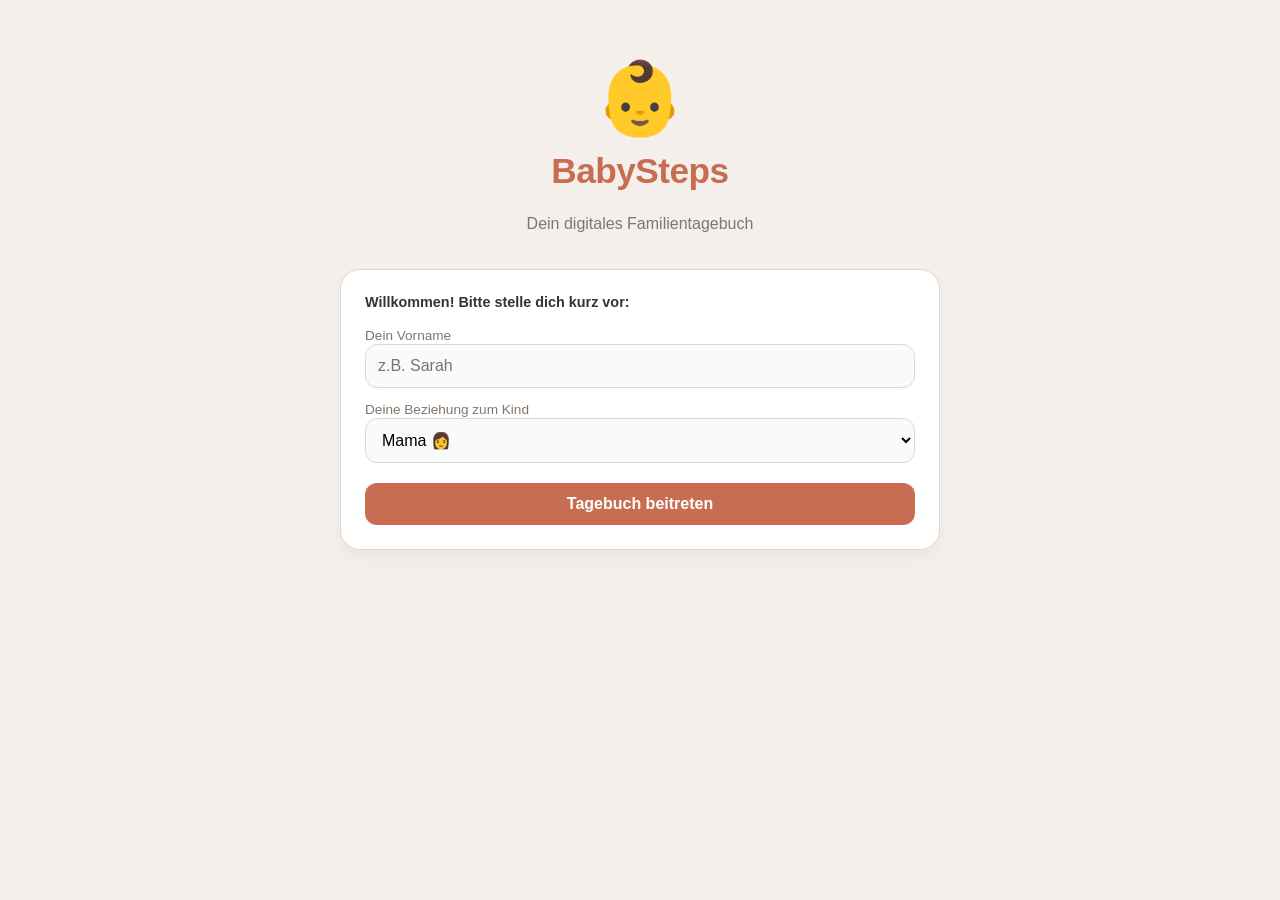
==== index.html @ d561b9fb "Add files via upload" ====
<!DOCTYPE html>
<html lang="de">
<head>
    <meta charset="UTF-8">
    <meta name="viewport" content="width=device-width, initial-scale=1.0">
    <title>BabySteps</title>
    <style>
        :root {
            --primary: #C86D51;
            --primary-light: #F4E8E1;
            --text-main: #3A322C;
            --text-muted: #82756A;
            --bg-body: #F4EFEA;
            --card-bg: #FFFFFF;
            --border-color: #E2D7CB;
            --accent-gold: #D4A373;
        }

        body {
            font-family: -apple-system, BlinkMacSystemFont, "Segoe UI", Roboto, Helvetica, Arial, sans-serif;
            background-color: var(--bg-body);
            color: var(--text-main);
            margin: 0;
            padding: 0;
            padding-bottom: 80px;
        }

        .screen { display: none; padding: 16px; max-width: 600px; margin: 0 auto; }
        .screen.active { display: block; }
        h2 { font-size: 1.4rem; margin-bottom: 16px; }

        .card {
            background: var(--card-bg); border-radius: 20px; padding: 16px; margin-bottom: 16px;
            box-shadow: 0 8px 16px rgba(0, 0, 0, 0.04); border: 1px solid var(--border-color);
        }

        .btn {
            background-color: var(--primary); color: white; border: none; padding: 12px 20px;
            border-radius: 12px; font-weight: 600; cursor: pointer; width: 100%; text-align: center; font-size: 1rem;
        }
        .btn-secondary { background-color: #f1f5f9; color: var(--text-main); }

        .input-field {
            width: 100%; padding: 12px; border: 1px solid var(--border-color); border-radius: 12px;
            box-sizing: border-box; margin-bottom: 12px; font-size: 1rem; background: #fff;
        }
        input[type="date"].input-field, input[type="datetime-local"].input-field { max-width: 100%; display: block; }

        .bottom-nav {
            position: fixed; bottom: 0; left: 0; right: 0; background: rgba(255, 255, 255, 0.95);
            backdrop-filter: blur(10px); border-top: 1px solid var(--border-color); display: flex;
            justify-content: flex-start; padding: 8px 0 20px 0; z-index: 1000; overflow-x: auto; white-space: nowrap;
        }
        .bottom-nav::-webkit-scrollbar { display: none; }
        .bottom-nav.hidden { display: none !important; }

        .nav-item {
            background: none; border: none; color: var(--text-muted); font-size: 0.55rem;
            display: flex; flex-direction: column; align-items: center; cursor: pointer; flex: 0 0 auto; min-width: 60px;
        }
        .nav-item span { font-size: 1.1rem; margin-bottom: 4px; }
        .nav-item.active { color: var(--primary); font-weight: bold; }

        .calendar-header-days { display: grid; grid-template-columns: repeat(7, 1fr); gap: 6px; text-align: center; font-weight: bold; font-size: 0.8rem; color: var(--text-muted); margin-bottom: 6px; }
        .calendar-grid { display: grid; grid-template-columns: repeat(7, 1fr); gap: 6px; }
        .calendar-day { aspect-ratio: 1; background: #f1f5f9; border-radius: 8px; display: flex; align-items: center; justify-content: center; font-weight: 600; font-size: 0.9rem; cursor: pointer; position: relative; }
        .calendar-day.has-post { background: var(--primary-light); color: var(--primary); border: 1px solid var(--primary); }
        .calendar-day.today { border: 2px solid var(--primary); font-weight: 800; background-color: #f0fdf4; }

        .modal { display: none; position: fixed; top: 0; left: 0; right: 0; bottom: 0; background: rgba(0,0,0,0.5); backdrop-filter: blur(4px); z-index: 2000; align-items: center; justify-content: center; padding: 16px; }
        .modal-content { background: #fff; border-radius: 20px; padding: 24px; width: 100%; max-width: 500px; max-height: 90vh; overflow-y: auto; box-sizing: border-box; }

        .subpage { display: none; } .subpage.active { display: block; }
        .back-btn { background: none; border: none; color: var(--primary); font-size: 1rem; cursor: pointer; margin-bottom: 16px; font-weight: 600; padding: 0; display: inline-flex; align-items: center; gap: 4px; }
        .menu-list { list-style: none; padding: 0; margin: 0; }
        .menu-item { display: flex; justify-content: space-between; align-items: center; padding: 16px 0; border-bottom: 1px solid var(--border-color); cursor: pointer; }
        .menu-item:last-child { border-bottom: none; }
        .menu-item-left { display: flex; align-items: center; gap: 12px; }
        .menu-icon { font-size: 1.2rem; width: 24px; text-align: center; }
        .menu-text { font-size: 1rem; font-weight: 500; color: var(--text-main); }
        .arrow { color: #C7C7CC; font-size: 1.2rem; }
        .highlight-box { background-color: var(--primary-light); border-left: 4px solid var(--primary); padding: 14px; border-radius: 12px; margin-bottom: 16px; color: var(--text-main); font-size: 0.9rem; line-height: 1.4; }

        .fade-in { animation: fadeIn 0.6s ease-out forwards; opacity: 0; }
        .delay-1 { animation-delay: 0.1s; } .delay-2 { animation-delay: 0.2s; }
        @keyframes fadeIn { from { opacity: 0; transform: translateY(15px); } to { opacity: 1; transform: translateY(0); } }

        .welcome-header { font-size: 1.6rem; font-weight: 700; color: var(--primary); margin-bottom: 4px; line-height: 1.2; letter-spacing: -0.5px; }
        .welcome-sub { font-size: 0.95rem; color: var(--text-muted); margin-bottom: 24px; }
        .kids-showcase { display: flex; gap: 16px; overflow-x: auto; padding-bottom: 12px; scrollbar-width: none; margin-bottom: 8px; }
        .kids-showcase::-webkit-scrollbar { display: none; }
        .kid-card { background: var(--card-bg); border-radius: 24px; padding: 16px; min-width: 140px; flex: 0 0 auto; text-align: center; box-shadow: 0 8px 16px rgba(0,0,0,0.03); border: 1px solid var(--border-color); position: relative; }
        .kid-avatar-wrap { width: 80px; height: 80px; border-radius: 50%; margin: 0 auto 12px; padding: 3px; background: linear-gradient(135deg, var(--primary), var(--accent-gold)); position: relative; }
        .kid-avatar { width: 100%; height: 100%; border-radius: 50%; object-fit: cover; border: 3px solid white; box-sizing: border-box; }
        .sleep-badge { position: absolute; bottom: -2px; right: -5px; background: #fff; border-radius: 50%; font-size: 1.2rem; box-shadow: 0 2px 6px rgba(0,0,0,0.15); width: 28px; height: 28px; display: flex; align-items: center; justify-content: center; }

        .quick-actions { display: flex; gap: 12px; margin-bottom: 20px; }
        .quick-btn { flex: 1; background: #fff; border: 1px solid var(--border-color); border-radius: 20px; padding: 16px 8px; text-align: center; font-size: 0.8rem; font-weight: 600; color: var(--text-main); box-shadow: 0 4px 10px rgba(0,0,0,0.02); cursor: pointer; display: flex; flex-direction: column; align-items: center; gap: 8px; transition: transform 0.1s; }
        .quick-btn:active { transform: scale(0.95); }
        .quick-btn span { font-size: 1.6rem; }

        @keyframes pulseSleep { 0% { opacity: 1; transform: scale(1); } 50% { opacity: 0.6; transform: scale(0.98); } 100% { opacity: 1; transform: scale(1); } }
        .sleep-active { animation: pulseSleep 2s infinite ease-in-out; }

        .memory-grid { display: grid; grid-template-columns: repeat(3, 1fr); gap: 10px; margin-bottom: 16px; }
        .memory-card { aspect-ratio: 1; perspective: 1000px; cursor: pointer; }
        .memory-card-inner { width: 100%; height: 100%; transition: transform 0.5s; transform-style: preserve-3d; position: relative; }
        .memory-card.flipped .memory-card-inner { transform: rotateY(180deg); }
        .memory-card-front, .memory-card-back { width: 100%; height: 100%; position: absolute; backface-visibility: hidden; border-radius: 12px; display: flex; align-items: center; justify-content: center; overflow: hidden; }
        .memory-card-back { background: linear-gradient(135deg, var(--primary), var(--accent-gold)); color: white; font-size: 2rem; box-shadow: inset 0 0 10px rgba(0,0,0,0.1); }
        .memory-card-front { background: #fff; transform: rotateY(180deg); border: 2px solid var(--primary-light); }
        .memory-card-front img { width: 100%; height: 100%; object-fit: cover; }

        .sound-grid { display: flex; gap: 8px; flex-wrap: wrap; margin-bottom: 16px; }
        .sound-btn { flex: 1 1 calc(33% - 8px); background: #fff; border: 1px solid var(--border-color); border-radius: 12px; padding: 12px 4px; text-align: center; font-size: 0.75rem; font-weight: 600; cursor: pointer; display: flex; flex-direction: column; align-items: center; gap: 6px; transition: all 0.2s; }
        .sound-btn span { font-size: 1.5rem; }
        .sound-btn.active { background: var(--primary); color: white; border-color: var(--primary); transform: scale(0.95); box-shadow: inset 0 2px 4px rgba(0,0,0,0.1); }
    </style>
</head>
<body>

    <!-- 0. LOGIN / STARTBILDSCHIRM -->
    <div id="loginScreen" class="screen fade-in">
        <div style="text-align:center; padding-top:40px; padding-bottom: 20px;">
            <div style="font-size:4.5rem; margin-bottom:10px;">👶</div>
            <h1 style="color:var(--primary); margin-top:0; font-size: 2.2rem; letter-spacing: -0.5px;">BabySteps</h1>
            <p style="color:var(--text-muted); font-size: 1rem;">Dein digitales Familientagebuch</p>
        </div>
        <div class="card" style="padding: 24px;">
            <p style="font-size:0.9rem; color:var(--text-main); font-weight: 600; margin-top:0; margin-bottom:16px;">Willkommen! Bitte stelle dich kurz vor:</p>
            
            <label style="font-size: 0.85rem; color: var(--text-muted);">Dein Vorname</label>
            <input type="text" id="loginName" class="input-field" placeholder="z.B. Sarah" style="background:#f8fafc;">
            
            <label style="font-size: 0.85rem; color: var(--text-muted);">Deine Beziehung zum Kind</label>
            <select id="loginRole" class="input-field" style="background:#f8fafc;">
                <option value="Mama 👩">Mama 👩</option>
                <option value="Papa 👨">Papa 👨</option>
                <option value="Oma 👵">Oma 👵</option>
                <option value="Opa 👴">Opa 👴</option>
                <option value="Tante 👱‍♀️">Tante 👱‍♀️</option>
                <option value="Onkel 👨‍🦰">Onkel 👨‍🦰</option>
                <option value="Schwester 👧">Schwester 👧</option>
                <option value="Bruder 👦">Bruder 👦</option>
                <option value="Cousine / Cousin 🧒">Cousine / Cousin 🧒</option>
                <option value="Pate / Patin 🌟">Pate / Patin 🌟</option>
                <option value="Freunde 🤝">Freunde 🤝</option>
            </select>
            
            <button class="btn" onclick="handleLoginSubmit()" style="margin-top: 8px;">Tagebuch beitreten</button>
        </div>
    </div>

    <!-- 1. MAIN APP SCREEN -->
    <div id="mainAppScreen" class="screen">
        <div class="fade-in">
            <div style="display: flex; justify-content: space-between; align-items: flex-start; margin-bottom: 12px;">
                <div id="dynamicWelcomeHeader"></div>
                <button id="addKidBtn" onclick="showAddChildScreen()" class="btn" style="width: auto; padding: 8px 12px; font-size: 0.8rem; background: var(--primary-light); color: var(--primary);">+ Kind</button>
            </div>
            <div id="kidsDashboard"></div>
        </div>
        <div class="card fade-in delay-2" style="border-radius: 24px;">
            <div style="display: flex; justify-content: space-between; align-items: center; margin-bottom: 10px;">
                <h3 id="currentMonthTitle" style="margin: 0; font-size: 1.1rem;">Kalender</h3>
                <button id="calendarToggleBtn" onclick="toggleCalendar()" style="background: none; border: none; color: var(--primary); cursor: pointer; font-size: 0.85rem; font-weight: 600;">📅 Einklappen</button>
            </div>
            <div id="calendarContainer">
                <div class="calendar-header-days"><span>Mo</span><span>Di</span><span>Mi</span><span>Do</span><span>Fr</span><span>Sa</span><span>So</span></div>
                <div class="calendar-grid" id="calendarGrid"></div>
            </div>
        </div>
    </div>

    <!-- 2. ADD / EDIT CHILD SCREEN -->
    <div id="addChildScreen" class="screen">
        <h2 id="formTitle">Kind anlegen</h2>
        <div class="card">
            <label style="font-size: 0.85rem; color: var(--text-muted);">Name</label><input type="text" id="newName" class="input-field" placeholder="Name des Kindes">
            <label style="font-size: 0.85rem; color: var(--text-muted);">Geschlecht</label><select id="newGender" class="input-field"><option value="male">Junge (Babyblau)</option><option value="female">Mädchen (Hellrosa)</option></select>
            <label style="font-size: 0.85rem; color: var(--text-muted);">Art des Datums</label><select id="newDateType" class="input-field" onchange="updateDateLabel()"><option value="et">Entbindungstermin (ET)</option><option value="geburtstag">Tatsächlicher Geburtstag</option></select>
            <label style="font-size: 0.85rem; color: var(--text-muted);" id="labelDateInput">Errechneter Geburtstermin (ET)</label><input type="date" id="newBirthDate" class="input-field">
            <label style="font-size: 0.85rem; color: var(--text-muted);" id="labelSizeBirth">Größe bei Geburt (optional in cm)</label><input type="number" step="0.1" id="newSize" class="input-field" placeholder="z.B. 50">
            <label style="font-size: 0.85rem; color: var(--text-muted);" id="labelWeightBirth">Gewicht bei Geburt (optional in kg)</label><input type="number" step="0.01" id="newWeight" class="input-field" placeholder="z.B. 3.45">
            <label style="font-size: 0.85rem; color: var(--text-muted);">Profilbild / Avatar</label><input type="file" id="newImageFile" class="input-field" accept="image/*">
            <button onclick="saveNewChildData()" class="btn" style="margin-top: 10px;">Speichern</button>
            <button id="deleteChildBtn" onclick="deleteChildFromEdit()" class="btn" style="background:#fee2e2; color:#dc2626; margin-top:8px; display:none;">🗑️ Profil löschen</button>
            <button onclick="switchNav('mainAppScreen', document.querySelector('.nav-item.active'))" class="btn btn-secondary" style="margin-top: 8px;">Abbrechen</button>
        </div>
    </div>

    <!-- 3. GALLERY SCREEN -->
    <div id="galleryScreen" class="screen fade-in"><h2>Galerie</h2><div class="card"><div id="fullGalleryGrid" style="display: grid; grid-template-columns: repeat(2, 1fr); gap: 10px;"></div></div></div>

    <!-- 4. GROWTH SCREEN -->
    <div id="growthScreen" class="screen fade-in">
        <h2>Entwicklung</h2>
        <div class="card">
            <label style="font-size: 0.85rem; color: var(--text-muted);">Kind auswählen</label><select id="growthChildSelect" class="input-field" onchange="renderGrowthData()"></select>
            <label style="font-size: 0.85rem; color: var(--text-muted);">Datum der Messung</label><input type="date" id="growthDateInput" class="input-field">
            <label style="font-size: 0.85rem; color: var(--text-muted);" id="labelGrowthSize">Größe (cm)</label><input type="number" step="0.1" id="growthSizeInput" class="input-field" placeholder="z.B. 55">
            <label style="font-size: 0.85rem; color: var(--text-muted);" id="labelGrowthWeight">Gewicht (kg)</label><input type="number" step="0.01" id="growthWeightInput" class="input-field" placeholder="z.B. 4.2">
            <div id="growthFormButtons"><button onclick="saveGrowthEntry()" class="btn" id="saveGrowthBtn">Messung eintragen</button></div>
        </div>
        <div class="card"><div id="chartContainer" style="width: 100%; overflow-x: auto;"></div></div>
        <div class="card"><h3 style="margin-top: 0; font-size: 1.1rem;">Messwerte-Tabelle</h3><div id="growthHistoryList" style="display: flex; flex-direction: column; gap: 8px;"></div></div>
    </div>

    <!-- 4.1 SLEEP TRACKER SCREEN -->
    <div id="sleepScreen" class="screen fade-in">
        <h2>Schlaftracker 😴</h2>
        <div class="card">
            <h3 style="margin-top: 0; font-size: 1.1rem;">Einschlaf-Sounds</h3>
            <p style="font-size:0.8rem; color:var(--text-muted); margin-bottom: 12px;">Hilft Babys beim Beruhigen (Offline verfügbar).</p>
            <div class="sound-grid">
                <div class="sound-btn" id="btn-sound-noise" onclick="toggleSound('noise')"><span>📺</span>Rauschen</div>
                <div class="sound-btn" id="btn-sound-hairdryer" onclick="toggleSound('hairdryer')"><span>💨</span>Föhn</div>
                <div class="sound-btn" id="btn-sound-heartbeat" onclick="toggleSound('heartbeat')"><span>❤️</span>Herzschlag</div>
                <div class="sound-btn" id="btn-sound-rain" onclick="toggleSound('rain')"><span>🌧️</span>Regen</div>
                <div class="sound-btn" id="btn-sound-waves" onclick="toggleSound('waves')"><span>🌊</span>Meer</div>
            </div>
        </div>

        <div class="card">
            <label style="font-size: 0.85rem; color: var(--text-muted);">Kind auswählen</label><select id="sleepChildSelect" class="input-field" onchange="renderSleepData()"></select>
            <label style="font-size: 0.85rem; color: var(--text-muted);">Eingeschlafen (Datum & Uhrzeit)</label><input type="datetime-local" id="sleepStartInput" class="input-field">
            <label style="font-size: 0.85rem; color: var(--text-muted);">Aufgewacht (Optional für Live-Tracker)</label><input type="datetime-local" id="sleepEndInput" class="input-field">
            <div id="sleepFormButtons"><button onclick="saveSleepEntry()" class="btn">Schlaf eintragen</button></div>
        </div>
        <div class="card"><h3 style="margin-top: 0; font-size: 1.1rem;">Tägliche Schlaf-Übersicht</h3><div id="sleepChartContainer" style="width: 100%; overflow-x: auto;"></div></div>
        <div class="card"><h3 style="margin-top: 0; font-size: 1.1rem;">Schlaf-Historie</h3><div id="sleepHistoryList" style="display: flex; flex-direction: column; gap: 8px;"></div></div>
    </div>

    <!-- 5. PREGNANCY SCREEN -->
    <div id="pregnancyScreen" class="screen fade-in">
        <h2>Schwangerschaft & Baby 🤰</h2>
        <div class="card" style="background: linear-gradient(135deg, var(--primary-light), #f0fdf4); border: 1px solid var(--primary);">
            <div style="display: flex; align-items: center; justify-content: space-between; margin-bottom: 8px;"><h3 style="margin: 0; font-size: 1.1rem; color: var(--primary);" id="pregWidgetTitle">Status</h3><span id="pregFruitIcon" style="font-size: 2rem;">👶</span></div>
            <div id="pregWidgetDetails" style="font-size: 0.95rem; color: var(--text-main); line-height: 1.5;"></div>
        </div>
        <div class="card" id="ssw-size-card" style="text-align: center;">
            <div style="margin-bottom: 12px;"><select id="comparisonTypeSelect" class="input-field" style="margin-bottom: 0; display: inline-block; width: auto;" onchange="renderPregnancyData()"><option value="fruit">Obst & Gemüse</option><option value="animal">Tiere</option></select></div>
            <div style="font-size: 2.5rem; margin-bottom: 8px;" id="ssw-fruit-emoji">❓</div>
            <h3 style="margin-bottom: 4px; margin-top: 0;" id="ssw-fruit-title">Größenvergleich</h3>
            <p id="ssw-fruit-desc" style="color: var(--text-muted); font-size: 0.95rem; margin: 0;">Bitte wähle unten ein Kind aus.</p>
        </div>
        <div class="card">
            <label style="font-size: 0.85rem; color: var(--text-muted);">Kind auswählen</label><select id="pregChildSelect" class="input-field" onchange="renderPregnancyData()"></select>
            <label style="font-size: 0.85rem; color: var(--text-muted);">Datum der Untersuchung</label><input type="date" id="pregDateInput" class="input-field">
            <label style="font-size: 0.85rem; color: var(--text-muted);" id="labelPregSize">Größe des Babys im Bauch (cm, opt.)</label><input type="number" step="0.1" id="pregSizeInput" class="input-field">
            <label style="font-size: 0.85rem; color: var(--text-muted);" id="labelPregWeight">Gewicht des Babys im Bauch (opt.)</label><input type="number" step="0.01" id="pregWeightInput" class="input-field">
            <label style="font-size: 0.85rem; color: var(--text-muted);">Notizen vom Frauenarzt</label><textarea id="pregNoteInput" class="input-field" rows="2"></textarea>
            <label style="font-size: 0.85rem; color: var(--text-muted);">Ultraschallbild(er) hinzufügen</label><input type="file" id="pregMediaInput" class="input-field" accept="image/*" multiple>
            <div id="pregFormButtons"><button onclick="savePregnancyEntry()" class="btn" id="savePregBtn">Untersuchung eintragen</button></div>
        </div>
        <div class="card"><h3 style="margin-top: 0; font-size: 1.1rem;">Ultraschall-Galerie</h3><div id="pregGalleryGrid" style="display: grid; grid-template-columns: repeat(2, 1fr); gap: 10px;"></div></div>
        <div class="card"><h3 style="margin-top: 0; font-size: 1.1rem;">Verlaufskurve</h3><div id="pregChartContainer" style="width: 100%; overflow-x: auto;"></div></div>
        <div class="card"><h3 style="margin-top: 0; font-size: 1.1rem;">Historie</h3><div id="pregHistoryList" style="display: flex; flex-direction: column; gap: 8px;"></div></div>
    </div>

    <!-- 6. WISHLIST SCREEN -->
    <div id="wishlistScreen" class="screen fade-in">
        <h2>Wunschliste 🎁</h2>
        <div class="card">
            <label style="font-size: 0.85rem; color: var(--text-muted);">Kind auswählen</label><select id="wishChildSelect" class="input-field" onchange="renderWishlist()"></select>
            <label style="font-size: 0.85rem; color: var(--text-muted);">Wunsch / Geschenk</label><input type="text" id="wishTitleInput" class="input-field">
            <label style="font-size: 0.85rem; color: var(--text-muted);">Anlass (optional)</label><input type="text" id="wishOccasionInput" class="input-field">
            <label style="font-size: 0.85rem; color: var(--text-muted);">Link zum Produkt (optional)</label><input type="url" id="wishLinkInput" class="input-field">
            <div id="wishFormButtons"><button onclick="saveWishItem()" class="btn">Wunsch hinzufügen</button></div>
        </div>
        <div class="card"><h3 style="margin-top: 0; font-size: 1.1rem;">Gesammelte Wünsche</h3><div id="wishlistContainer" style="display: flex; flex-direction: column; gap: 8px;"></div></div>
    </div>

    <!-- 7. PROFIL SCREEN & UNTERSEITEN -->
    <div id="profileScreen" class="screen fade-in">
        <div id="profileMainView">
            <div style="display: flex; justify-content: space-between; align-items: center; margin-bottom: 16px;"><h2 style="margin: 0;" id="profileHeaderName">Profil</h2><button onclick="switchNav('mainAppScreen', document.querySelector('.bottom-nav .nav-item:first-child'))" class="btn btn-secondary" style="width: auto; padding: 6px 12px; font-size: 0.85rem;">Schließen</button></div>
            
            <div class="card">
                <h3 style="margin-top:0; font-size:1.1rem;">Deine Daten</h3>
                <label style="font-size: 0.85rem; color: var(--text-muted);">Dein Vorname</label>
                <input type="text" id="profileNameInput" class="input-field" onchange="saveUserName()" placeholder="Z.B. Sarah">
                <label style="font-size: 0.85rem; color: var(--text-muted);">Deine Rolle in der Familie</label>
                <select id="userRoleSelect" class="input-field" onchange="saveUserRole()">
                    <option value="Mama 👩" id="roleOptionMama">Mama 👩</option>
                    <option value="Papa 👨" id="roleOptionPapa">Papa 👨</option>
                    <option value="Oma 👵">Oma 👵</option>
                    <option value="Opa 👴">Opa 👴</option>
                    <option value="Tante 👱‍♀️">Tante 👱‍♀️</option>
                    <option value="Onkel 👨‍🦰">Onkel 👨‍🦰</option>
                    <option value="Schwester 👧">Schwester 👧</option>
                    <option value="Bruder 👦">Bruder 👦</option>
                    <option value="Cousine / Cousin 🧒">Cousine / Cousin 🧒</option>
                    <option value="Pate / Patin 🌟">Pate / Patin 🌟</option>
                    <option value="Freunde 🤝">Freunde 🤝</option>
                </select>
            </div>
            
            <div class="card" id="familyPregnancyShareCard" style="display: none;"><h3 style="margin-top:0; font-size:1.1rem;">Schwangerschafts-Ansicht</h3><label style="display:flex; align-items:center; gap:10px; font-size:0.85rem; cursor:pointer;"><input type="checkbox" id="settingPregShare" onchange="saveSettings()"> Für Familie & Freunde freigeben</label></div>
            
            <div class="card">
                <h3 style="margin-top:0; color:var(--text-muted); text-transform:uppercase; font-size:0.8rem; margin-bottom:10px;">Übersicht</h3>
                <ul class="menu-list">
                    <li class="menu-item" id="menuItemFamily" onclick="openProfileSubpage('familySubpage')" style="display:none;">
                        <div class="menu-item-left"><span class="menu-icon">👨‍👩‍👧‍👦</span><span class="menu-text">Familie & Zugriff verwalten</span></div><span class="arrow">›</span>
                    </li>
                    <li class="menu-item" onclick="openProfileSubpage('authSubpage')">
                        <div class="menu-item-left"><span class="menu-icon">🔑</span><span class="menu-text">Abmelden</span></div><span class="arrow">›</span>
                    </li>
                    <li class="menu-item" onclick="openProfileSubpage('settingsSubpage')">
                        <div class="menu-item-left"><span class="menu-icon">⚙️</span><span class="menu-text">Einstellungen & Speicher</span></div><span class="arrow">›</span>
                    </li>
                    <li class="menu-item" onclick="openProfileSubpage('contactSubpage')">
                        <div class="menu-item-left"><span class="menu-icon">✉️</span><span class="menu-text">Kontakt & Support</span></div><span class="arrow">›</span>
                    </li>
                    <li class="menu-item" id="menuItemReferral" onclick="openProfileSubpage('referralSubpage')" style="display:none;">
                        <div class="menu-item-left"><span class="menu-icon">📢</span><span class="menu-text">Weitersagen / Einladen</span></div><span class="arrow">›</span>
                    </li>
                    <li class="menu-item" onclick="openProfileSubpage('termsSubpage')">
                        <div class="menu-item-left"><span class="menu-icon">📄</span><span class="menu-text">Nutzungsbedingungen</span></div><span class="arrow">›</span>
                    </li>
                    <li class="menu-item" onclick="openProfileSubpage('privacySubpage')">
                        <div class="menu-item-left"><span class="menu-icon">🔒</span><span class="menu-text">Datenschutzrichtlinie</span></div><span class="arrow">›</span>
                    </li>
                </ul>
            </div>
        </div>
        
        <div id="authSubpage" class="subpage fade-in"><button class="back-btn" onclick="closeProfileSubpage()">‹ Zurück</button><h2>Abmelden</h2><div class="card"><div id="authStatusContainer"></div></div></div>
        
        <div id="familySubpage" class="subpage fade-in">
            <button class="back-btn" onclick="closeProfileSubpage()">‹ Zurück</button>
            <h2>Familie verwalten</h2>
            
            <div class="card" style="border-color: var(--primary);">
                <h3 style="margin-top:0; font-size:1.1rem; color:var(--primary);">Ausstehende Anfragen</h3>
                <p style="font-size: 0.85rem; color: var(--text-muted); margin-bottom: 16px;">Hier siehst du Personen, die über euren Link beitreten möchten. Gewähre oder verweigere den Zugriff.</p>
                <div id="pendingGuestsList" style="display:flex; flex-direction:column; gap:10px;"></div>
            </div>

            <div class="card">
                <h3 style="margin-top:0; font-size:1.1rem;">Aktive Mitglieder</h3>
                <p style="font-size: 0.85rem; color: var(--text-muted); margin-bottom: 16px;">Diese Personen haben aktuell Zugriff auf euer Familientagebuch.</p>
                <div id="familyGuestList" style="display:flex; flex-direction:column; gap:10px;"></div>
            </div>
        </div>

        <div id="contactSubpage" class="subpage fade-in"><button class="back-btn" onclick="closeProfileSubpage()">‹ Zurück</button><h2>Kontakt & Support</h2><div class="card"><p style="font-size: 0.9rem; color: var(--text-muted); margin-bottom: 16px;">Schreibe uns direkt eine E-Mail aus deinem E-Mail-Programm an <strong>babystep@gmx.net</strong>.</p><input type="email" id="contactUserEmail" class="input-field" placeholder="Deine E-Mail Adresse (optional)"><textarea id="contactUserMsg" class="input-field" rows="5" placeholder="Schreibe hier dein Anliegen..."></textarea><button onclick="submitContactForm()" class="btn">Via E-Mail Programm senden</button></div></div>
        
        <div id="settingsSubpage" class="subpage fade-in">
            <button class="back-btn" onclick="closeProfileSubpage()">‹ Zurück</button>
            <h2>Einstellungen</h2>
            <div class="card">
                <label style="display:flex; align-items:center; gap:10px; font-size:0.85rem; cursor:pointer; margin-bottom: 12px;"><input type="checkbox" id="settingNotif" checked onchange="saveSettings()"> Push-Benachrichtigungen</label>
                <div style="display:flex; justify-content:space-between; align-items:center; margin-bottom:12px;"><span style="font-size:0.85rem;">Größe</span><select id="unitSize" class="input-field" style="width: 100px; margin-bottom:0;" onchange="saveSettings()"><option value="cm">cm</option><option value="inch">inch</option></select></div>
                <div style="display:flex; justify-content:space-between; align-items:center;"><span style="font-size:0.85rem;">Gewicht</span><select id="unitWeight" class="input-field" style="width: 100px; margin-bottom:0;" onchange="saveSettings()"><option value="kg">kg</option><option value="lb">lb</option></select></div>
            </div>
            
            <div class="card" id="dangerZoneCard" style="margin-top: 24px; border-color: #fee2e2;">
                <h3 style="margin-top:0; font-size:1.1rem; color: #dc2626;">Speicher & Datenverwaltung</h3>
                <p style="font-size: 0.85rem; color: var(--text-muted); margin-bottom: 12px;">Verwalte den Speicherplatz oder setze die App zurück.</p>
                <div style="display:flex; flex-direction:column; gap:8px;">
                    <button id="resetImagesBtn" onclick="executeDataReset('images', 'resetImagesBtn', 'Nur Bilder löschen')" class="btn" style="background: #fee2e2; color: #dc2626; font-size: 0.9rem;">Nur Bilder löschen</button>
                    <button id="resetSleepBtn" onclick="executeDataReset('sleep', 'resetSleepBtn', 'Schlaf-Historie leeren')" class="btn" style="background: #fee2e2; color: #dc2626; font-size: 0.9rem;">Schlaf-Historie leeren</button>
                    <button id="resetAppBtn" onclick="executeDataReset('all', 'resetAppBtn', 'App komplett zurücksetzen')" class="btn" style="background: #dc2626; color: white; font-size: 0.9rem;">App komplett zurücksetzen</button>
                </div>
            </div>
        </div>

        <div id="referralSubpage" class="subpage fade-in"><button class="back-btn" onclick="closeProfileSubpage()">‹ Zurück</button><h2>Weitersagen & Einladen</h2><div class="card"><div class="highlight-box">Sende einen Link an Freunde und Familie, damit sie die Entwicklung des Babys in ihrer eigenen App mitverfolgen können.</div><button onclick="openShareModal()" class="btn" style="background: #25D366;">📢 Personen jetzt einladen</button></div></div>
        <div id="termsSubpage" class="subpage fade-in"><button class="back-btn" onclick="closeProfileSubpage()">‹ Zurück</button><h2>Nutzungsbedingungen</h2><div class="card" style="font-size: 0.85rem; line-height: 1.6; color: var(--text-muted); max-height: 60vh; overflow-y: auto;">... (Siehe Original) ...</div></div>
        <div id="privacySubpage" class="subpage fade-in"><button class="back-btn" onclick="closeProfileSubpage()">‹ Zurück</button><h2>Datenschutzrichtlinie</h2><div class="card" style="font-size: 0.85rem; line-height: 1.6; color: var(--text-muted); max-height: 60vh; overflow-y: auto;">... (Siehe Original) ...</div></div>
    </div>

    <!-- 8. STATS SCREEN -->
    <div id="statsScreen" class="screen fade-in"><h2>Statistik</h2><div class="card"><div id="statsContent" style="display: flex; flex-direction: column; gap: 10px;"></div></div></div>

    <!-- 9. GAMES SCREEN (MEMORY) -->
    <div id="gamesScreen" class="screen fade-in">
        <h2>Spielecke 🎲</h2>
        <div class="card">
            <h3 style="margin-top:0; font-size:1.1rem;">Foto-Memory</h3>
            <p style="font-size:0.85rem; color:var(--text-muted); margin-bottom: 16px;">Spiele den Klassiker mit den echten Fotos aus deinem Tagebuch!</p>
            <div id="memoryPreGame"></div>
            <div id="memoryGameArea" style="display:none;">
                <div style="display:flex; justify-content:space-between; align-items:center; margin-bottom:16px;">
                    <span id="memoryScore" style="font-size:0.9rem; font-weight:bold; color:var(--text-main);">Versuche: 0</span>
                    <button onclick="initMemoryScreen()" style="background:#f1f5f9; border:none; padding:6px 12px; border-radius:8px; font-size:0.8rem; cursor:pointer;">Neues Spiel</button>
                </div>
                <div class="memory-grid" id="memoryGrid"></div>
            </div>
        </div>
    </div>

    <!-- MODAL: Beitrag erstellen / bearbeiten -->
    <div id="dayModal" class="modal"><div class="modal-content"><h3 id="modalDayTitle" style="margin-top: 0; margin-bottom: 4px; color:var(--primary);">Beitrag bearbeiten</h3><div style="margin-bottom: 16px;"><label style="font-size: 0.85rem; color: var(--text-muted);">Datum des Beitrags</label><input type="date" id="postDateInput" class="input-field" style="font-weight: bold; margin-bottom: 0;"></div><label style="font-size: 0.85rem; color: var(--text-muted);">Für welches Kind?</label><select id="postChildSelect" class="input-field"></select><label style="font-size: 0.85rem; color: var(--text-muted);">Autor</label><input type="text" id="postAuthorInput" class="input-field" readonly style="background:#f1f5f9; color:var(--text-muted);"><label style="font-size: 0.85rem; color: var(--text-muted);">Notiz / Text</label><textarea id="dayNoteInput" class="input-field" rows="3" placeholder="Was ist heute passiert?"></textarea><label style="font-size: 0.85rem; color: var(--text-muted);">Bilder oder Videos hinzufügen</label><input type="file" id="dayMediaInput" class="input-field" accept="image/*,video/*" multiple><div id="savedPostsList" style="margin-bottom: 12px;"></div><div style="display: flex; gap: 10px;"><button onclick="saveDayPost()" class="btn" id="savePostBtn">Änderungen speichern</button><button onclick="closeDayModal()" class="btn btn-secondary">Abbrechen</button></div></div></div>

    <!-- MODAL: View Post -->
    <div id="viewPostModal" class="modal"><div class="modal-content"><h3 id="viewPostTitle" style="margin-top: 0;">Beitrag</h3><div id="viewPostContent" style="margin-bottom: 16px;"></div><div style="display: flex; flex-direction: column; gap: 8px;"><div style="display: flex; gap: 10px;"><button onclick="editCurrentViewPost()" class="btn" style="background: #f1f5f9; color: var(--text-main); flex: 1;">✏️ Bearbeiten</button><button onclick="deleteCurrentViewPost()" class="btn" style="background: #fee2e2; color: #dc2626; flex: 1;">🗑️ Löschen</button></div><button onclick="closeViewPostModal()" class="btn btn-secondary">Schließen</button></div></div></div>

    <!-- MODAL: Share Options (3 Szenarien) -->
    <div id="shareAppModal" class="modal"><div class="modal-content" style="text-align: center;"><h3 style="margin-top: 0; margin-bottom: 8px;">BabySteps teilen</h3><p style="font-size: 0.85rem; color: var(--text-muted); margin-bottom: 20px;">Wähle aus, wen du einladen möchtest:</p><div style="display: flex; flex-direction: column; gap: 12px;"><div style="background: #f0fdf4; padding: 12px; border-radius: 12px; border: 1px solid #bbf7d0;"><div style="font-weight: 600; font-size: 0.9rem; margin-bottom: 4px;">1. Partner / Mit-Elternteil 👩‍❤️‍👨</div><div style="font-size: 0.75rem; color: var(--text-muted); margin-bottom: 10px;">Gemeinsamer Zugriff auf euer Profil. (Nur 1x zahlen).</div><button onclick="shareAppViaWhatsApp('partner')" class="btn" style="background: #25D366; color: white; padding: 8px;">📲 Einladungslink senden</button></div><div style="background: #f8fafc; padding: 12px; border-radius: 12px; border: 1px solid #e2e8f0;"><div style="font-weight: 600; font-size: 0.9rem; margin-bottom: 4px;">2. Familie & Freunde 👨‍👩‍👧‍👦</div><div style="font-size: 0.75rem; color: var(--text-muted); margin-bottom: 10px;">Kostenloser Zugriff auf euer Kind. (Schwanger-Menü z.B. nur bei Freigabe sichtbar).</div><button onclick="shareAppViaWhatsApp('family')" class="btn" style="background: #25D366; color: white; padding: 8px;">📲 Gast-Link senden</button></div><div style="background: #fffbeb; padding: 12px; border-radius: 12px; border: 1px solid #fef3c7;"><div style="font-weight: 600; font-size: 0.9rem; margin-bottom: 4px;">3. App weiterempfehlen 🎁</div><div style="font-size: 0.75rem; color: var(--text-muted); margin-bottom: 10px;">Für andere Eltern (Neues Konto): Sie erhalten 10% Rabatt, du 10% Cashback!</div><button onclick="shareAppViaWhatsApp('referral')" class="btn" style="background: #25D366; color: white; padding: 8px;">📲 Empfehlungslink senden</button></div><button onclick="closeShareModal()" class="btn btn-secondary" style="background: none; border: 1px solid var(--border-color); padding: 8px; font-size: 0.9rem; margin-top: 4px;">Abbrechen</button></div></div></div>

    <!-- BOTTOM NAVIGATION -->
    <div class="bottom-nav" id="mainBottomNav">
        <button class="nav-item active" onclick="switchNav('mainAppScreen', this)"><span>🏠</span>Home</button>
        <button class="nav-item" onclick="switchNav('galleryScreen', this)"><span>🖼️</span>Galerie</button>
        <button class="nav-item" onclick="switchNav('growthScreen', this)"><span>📈</span>Größe</button>
        <button class="nav-item" onclick="switchNav('sleepScreen', this)"><span>😴</span>Schlaf</button>
        <button class="nav-item" id="navPregnancyItem" onclick="switchNav('pregnancyScreen', this)" style="display: none;"><span>🤰</span>Schwanger</button>
        <button class="nav-item" onclick="switchNav('wishlistScreen', this)"><span>🎁</span>Wünsche</button>
        <button class="nav-item" onclick="switchNav('gamesScreen', this)"><span>🎲</span>Spiele</button>
        <button class="nav-item" onclick="switchNav('profileScreen', this)"><span>👤</span>Profil</button>
        <button class="nav-item" onclick="switchNav('statsScreen', this)"><span>📊</span>Stats</button>
    </div>

    <script src="script.js"></script>
</body>
</html>
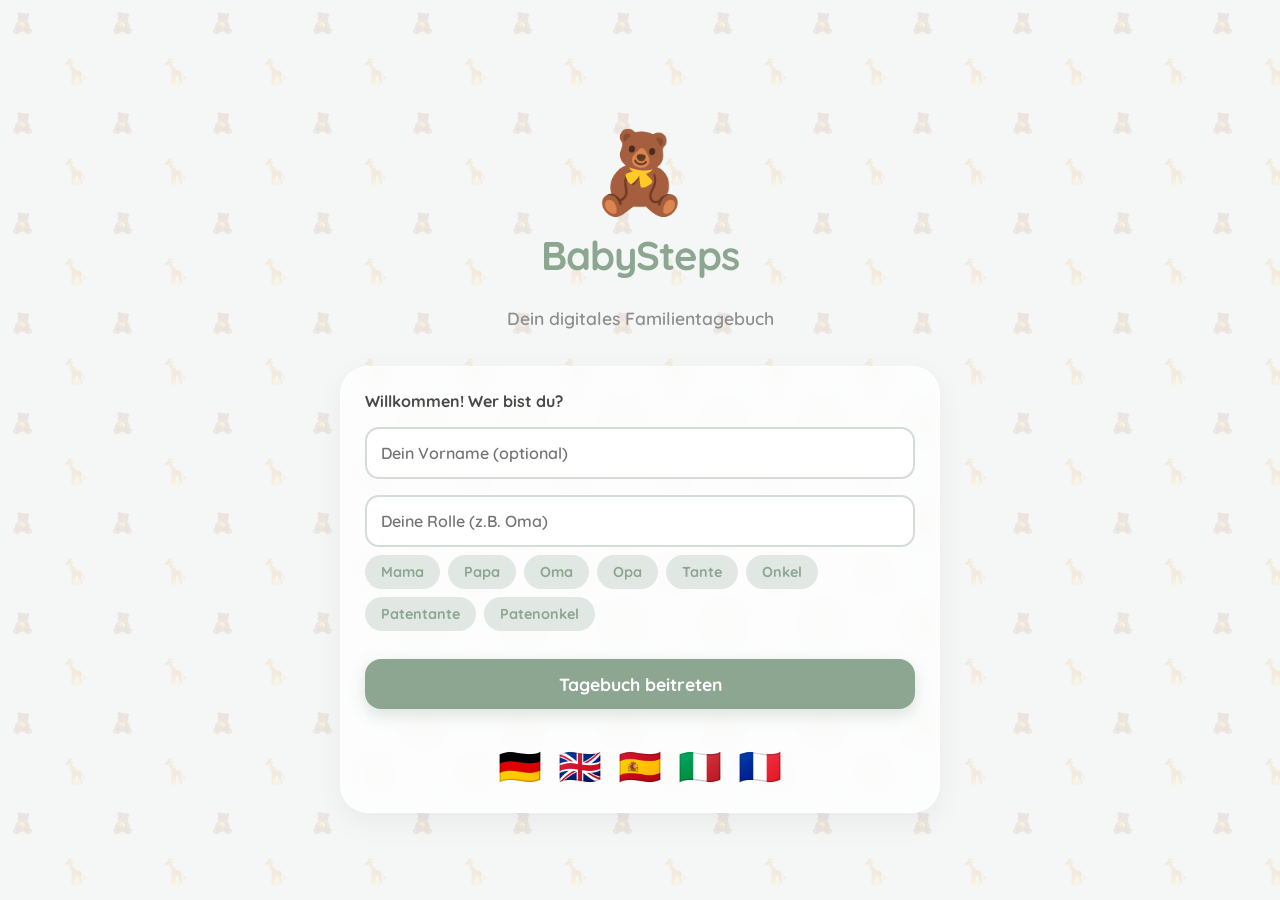
==== commit d34fb784: "Add files via upload" ====
--- a/index.html
+++ b/index.html
@@ -4,416 +4,528 @@
     <meta charset="UTF-8">
     <meta name="viewport" content="width=device-width, initial-scale=1.0">
     <title>BabySteps</title>
-    <style>
-        :root {
-            --primary: #C86D51;
-            --primary-light: #F4E8E1;
-            --text-main: #3A322C;
-            --text-muted: #82756A;
-            --bg-body: #F4EFEA;
-            --card-bg: #FFFFFF;
-            --border-color: #E2D7CB;
-            --accent-gold: #D4A373;
-        }
-
-        body {
-            font-family: -apple-system, BlinkMacSystemFont, "Segoe UI", Roboto, Helvetica, Arial, sans-serif;
-            background-color: var(--bg-body);
-            color: var(--text-main);
-            margin: 0;
-            padding: 0;
-            padding-bottom: 80px;
-        }
-
-        .screen { display: none; padding: 16px; max-width: 600px; margin: 0 auto; }
-        .screen.active { display: block; }
-        h2 { font-size: 1.4rem; margin-bottom: 16px; }
-
-        .card {
-            background: var(--card-bg); border-radius: 20px; padding: 16px; margin-bottom: 16px;
-            box-shadow: 0 8px 16px rgba(0, 0, 0, 0.04); border: 1px solid var(--border-color);
-        }
-
-        .btn {
-            background-color: var(--primary); color: white; border: none; padding: 12px 20px;
-            border-radius: 12px; font-weight: 600; cursor: pointer; width: 100%; text-align: center; font-size: 1rem;
-        }
-        .btn-secondary { background-color: #f1f5f9; color: var(--text-main); }
-
-        .input-field {
-            width: 100%; padding: 12px; border: 1px solid var(--border-color); border-radius: 12px;
-            box-sizing: border-box; margin-bottom: 12px; font-size: 1rem; background: #fff;
-        }
-        input[type="date"].input-field, input[type="datetime-local"].input-field { max-width: 100%; display: block; }
-
-        .bottom-nav {
-            position: fixed; bottom: 0; left: 0; right: 0; background: rgba(255, 255, 255, 0.95);
-            backdrop-filter: blur(10px); border-top: 1px solid var(--border-color); display: flex;
-            justify-content: flex-start; padding: 8px 0 20px 0; z-index: 1000; overflow-x: auto; white-space: nowrap;
-        }
-        .bottom-nav::-webkit-scrollbar { display: none; }
-        .bottom-nav.hidden { display: none !important; }
-
-        .nav-item {
-            background: none; border: none; color: var(--text-muted); font-size: 0.55rem;
-            display: flex; flex-direction: column; align-items: center; cursor: pointer; flex: 0 0 auto; min-width: 60px;
-        }
-        .nav-item span { font-size: 1.1rem; margin-bottom: 4px; }
-        .nav-item.active { color: var(--primary); font-weight: bold; }
-
-        .calendar-header-days { display: grid; grid-template-columns: repeat(7, 1fr); gap: 6px; text-align: center; font-weight: bold; font-size: 0.8rem; color: var(--text-muted); margin-bottom: 6px; }
-        .calendar-grid { display: grid; grid-template-columns: repeat(7, 1fr); gap: 6px; }
-        .calendar-day { aspect-ratio: 1; background: #f1f5f9; border-radius: 8px; display: flex; align-items: center; justify-content: center; font-weight: 600; font-size: 0.9rem; cursor: pointer; position: relative; }
-        .calendar-day.has-post { background: var(--primary-light); color: var(--primary); border: 1px solid var(--primary); }
-        .calendar-day.today { border: 2px solid var(--primary); font-weight: 800; background-color: #f0fdf4; }
-
-        .modal { display: none; position: fixed; top: 0; left: 0; right: 0; bottom: 0; background: rgba(0,0,0,0.5); backdrop-filter: blur(4px); z-index: 2000; align-items: center; justify-content: center; padding: 16px; }
-        .modal-content { background: #fff; border-radius: 20px; padding: 24px; width: 100%; max-width: 500px; max-height: 90vh; overflow-y: auto; box-sizing: border-box; }
-
-        .subpage { display: none; } .subpage.active { display: block; }
-        .back-btn { background: none; border: none; color: var(--primary); font-size: 1rem; cursor: pointer; margin-bottom: 16px; font-weight: 600; padding: 0; display: inline-flex; align-items: center; gap: 4px; }
-        .menu-list { list-style: none; padding: 0; margin: 0; }
-        .menu-item { display: flex; justify-content: space-between; align-items: center; padding: 16px 0; border-bottom: 1px solid var(--border-color); cursor: pointer; }
-        .menu-item:last-child { border-bottom: none; }
-        .menu-item-left { display: flex; align-items: center; gap: 12px; }
-        .menu-icon { font-size: 1.2rem; width: 24px; text-align: center; }
-        .menu-text { font-size: 1rem; font-weight: 500; color: var(--text-main); }
-        .arrow { color: #C7C7CC; font-size: 1.2rem; }
-        .highlight-box { background-color: var(--primary-light); border-left: 4px solid var(--primary); padding: 14px; border-radius: 12px; margin-bottom: 16px; color: var(--text-main); font-size: 0.9rem; line-height: 1.4; }
-
-        .fade-in { animation: fadeIn 0.6s ease-out forwards; opacity: 0; }
-        .delay-1 { animation-delay: 0.1s; } .delay-2 { animation-delay: 0.2s; }
-        @keyframes fadeIn { from { opacity: 0; transform: translateY(15px); } to { opacity: 1; transform: translateY(0); } }
-
-        .welcome-header { font-size: 1.6rem; font-weight: 700; color: var(--primary); margin-bottom: 4px; line-height: 1.2; letter-spacing: -0.5px; }
-        .welcome-sub { font-size: 0.95rem; color: var(--text-muted); margin-bottom: 24px; }
-        .kids-showcase { display: flex; gap: 16px; overflow-x: auto; padding-bottom: 12px; scrollbar-width: none; margin-bottom: 8px; }
-        .kids-showcase::-webkit-scrollbar { display: none; }
-        .kid-card { background: var(--card-bg); border-radius: 24px; padding: 16px; min-width: 140px; flex: 0 0 auto; text-align: center; box-shadow: 0 8px 16px rgba(0,0,0,0.03); border: 1px solid var(--border-color); position: relative; }
-        .kid-avatar-wrap { width: 80px; height: 80px; border-radius: 50%; margin: 0 auto 12px; padding: 3px; background: linear-gradient(135deg, var(--primary), var(--accent-gold)); position: relative; }
-        .kid-avatar { width: 100%; height: 100%; border-radius: 50%; object-fit: cover; border: 3px solid white; box-sizing: border-box; }
-        .sleep-badge { position: absolute; bottom: -2px; right: -5px; background: #fff; border-radius: 50%; font-size: 1.2rem; box-shadow: 0 2px 6px rgba(0,0,0,0.15); width: 28px; height: 28px; display: flex; align-items: center; justify-content: center; }
-
-        .quick-actions { display: flex; gap: 12px; margin-bottom: 20px; }
-        .quick-btn { flex: 1; background: #fff; border: 1px solid var(--border-color); border-radius: 20px; padding: 16px 8px; text-align: center; font-size: 0.8rem; font-weight: 600; color: var(--text-main); box-shadow: 0 4px 10px rgba(0,0,0,0.02); cursor: pointer; display: flex; flex-direction: column; align-items: center; gap: 8px; transition: transform 0.1s; }
-        .quick-btn:active { transform: scale(0.95); }
-        .quick-btn span { font-size: 1.6rem; }
-
-        @keyframes pulseSleep { 0% { opacity: 1; transform: scale(1); } 50% { opacity: 0.6; transform: scale(0.98); } 100% { opacity: 1; transform: scale(1); } }
-        .sleep-active { animation: pulseSleep 2s infinite ease-in-out; }
-
-        .memory-grid { display: grid; grid-template-columns: repeat(3, 1fr); gap: 10px; margin-bottom: 16px; }
-        .memory-card { aspect-ratio: 1; perspective: 1000px; cursor: pointer; }
-        .memory-card-inner { width: 100%; height: 100%; transition: transform 0.5s; transform-style: preserve-3d; position: relative; }
-        .memory-card.flipped .memory-card-inner { transform: rotateY(180deg); }
-        .memory-card-front, .memory-card-back { width: 100%; height: 100%; position: absolute; backface-visibility: hidden; border-radius: 12px; display: flex; align-items: center; justify-content: center; overflow: hidden; }
-        .memory-card-back { background: linear-gradient(135deg, var(--primary), var(--accent-gold)); color: white; font-size: 2rem; box-shadow: inset 0 0 10px rgba(0,0,0,0.1); }
-        .memory-card-front { background: #fff; transform: rotateY(180deg); border: 2px solid var(--primary-light); }
-        .memory-card-front img { width: 100%; height: 100%; object-fit: cover; }
-
-        .sound-grid { display: flex; gap: 8px; flex-wrap: wrap; margin-bottom: 16px; }
-        .sound-btn { flex: 1 1 calc(33% - 8px); background: #fff; border: 1px solid var(--border-color); border-radius: 12px; padding: 12px 4px; text-align: center; font-size: 0.75rem; font-weight: 600; cursor: pointer; display: flex; flex-direction: column; align-items: center; gap: 6px; transition: all 0.2s; }
-        .sound-btn span { font-size: 1.5rem; }
-        .sound-btn.active { background: var(--primary); color: white; border-color: var(--primary); transform: scale(0.95); box-shadow: inset 0 2px 4px rgba(0,0,0,0.1); }
-    </style>
+    
+    <script>
+        window.onerror = function(message, source, lineno, colno, error) {
+            document.body.innerHTML += '<div style="background: white; color: red; padding: 20px; position: fixed; top: 0; left: 0; right: 0; z-index: 9999; font-family: monospace; border-bottom: 2px solid red;">' +
+            '<b>⚠️ FEHLER GEFUNDEN:</b><br><br>' + message + '<br><br>Zeile: ' + lineno + '</div>';
+            return true;
+        };
+    </script>
+
+    <link rel="stylesheet" href="style.css?v=21">
 </head>
 <body>
 
+    <!-- TOP NAVIGATION BAR -->
+    <div class="top-bar" id="appTopBar" style="display: none;">
+        <button class="top-btn" onclick="toggleSidebar()">☰</button>
+        <div class="top-title">👶 BabySteps</div>
+        <button class="top-btn" onclick="switchNav('profileScreen')">⚙️</button>
+    </div>
+
+    <!-- SIDEBAR (Hamburger Menü) -->
+    <div class="sidebar-overlay" id="sidebarOverlay" onclick="toggleSidebar()"></div>
+    <div class="sidebar" id="appSidebar">
+        <div class="sidebar-header"><span data-i18n="menu_title">Menü</span> <button onclick="toggleSidebar()" style="background:none; border:none; font-size:1.4rem; cursor:pointer; color:white;">×</button></div>
+        <button class="sidebar-item" onclick="switchNav('mainAppScreen'); toggleSidebar()"><span>🏠</span> <span data-i18n="menu_home">Startbild</span></button>
+        <button class="sidebar-item" onclick="switchNav('postsScreen'); toggleSidebar()"><span>📖</span> <span data-i18n="menu_diary">Tagebuch / Posts</span></button>
+        <button class="sidebar-item" onclick="switchNav('galleryScreen'); toggleSidebar()"><span>🖼️</span> <span data-i18n="menu_gallery">Galerie</span></button>
+        <button class="sidebar-item" onclick="switchNav('milestoneScreen'); toggleSidebar()"><span>🏆</span> <span data-i18n="menu_milestones">Meilensteine</span></button>
+        <button class="sidebar-item" onclick="switchNav('growthScreen'); toggleSidebar()"><span>📈</span> <span data-i18n="menu_growth">Wachstum</span></button>
+        
+        <!-- Nur für Eltern -->
+        <button class="sidebar-item parent-only" onclick="switchNav('foodScreen'); toggleSidebar()"><span>🍼</span> <span data-i18n="menu_food">Nahrung</span></button>
+        <button class="sidebar-item parent-only" onclick="switchNav('sleepScreen'); toggleSidebar()"><span>😴</span> <span data-i18n="menu_sleep">Schlaf</span></button>
+        <button class="sidebar-item parent-only" onclick="switchNav('cycleScreen'); toggleSidebar()"><span>🌸</span> <span data-i18n="menu_cycle">Zyklus</span></button>
+        <button class="sidebar-item parent-only" onclick="switchNav('shoppingScreen'); toggleSidebar()"><span>🛒</span> <span data-i18n="menu_shopping">Einkaufsliste</span></button>
+        
+        <!-- Bedingt sichtbar -->
+        <button class="sidebar-item" id="navPregnancyItem" onclick="switchNav('pregnancyScreen'); toggleSidebar()" style="display: none;"><span>🤰</span> <span data-i18n="menu_pregnancy">Schwanger</span></button>
+        
+        <!-- Für alle -->
+        <button class="sidebar-item" onclick="switchNav('wishlistScreen'); toggleSidebar()"><span>🎁</span> <span data-i18n="menu_wishlist">Wunschliste</span></button>
+        <button class="sidebar-item" onclick="switchNav('gamesScreen'); toggleSidebar()"><span>🎲</span> <span data-i18n="menu_games">Spielecke</span></button>
+        <button class="sidebar-item" onclick="switchNav('statsScreen'); toggleSidebar()"><span>📊</span> <span data-i18n="menu_stats">Statistik</span></button>
+    </div>
+
     <!-- 0. LOGIN / STARTBILDSCHIRM -->
-    <div id="loginScreen" class="screen fade-in">
-        <div style="text-align:center; padding-top:40px; padding-bottom: 20px;">
-            <div style="font-size:4.5rem; margin-bottom:10px;">👶</div>
-            <h1 style="color:var(--primary); margin-top:0; font-size: 2.2rem; letter-spacing: -0.5px;">BabySteps</h1>
-            <p style="color:var(--text-muted); font-size: 1rem;">Dein digitales Familientagebuch</p>
+    <div id="loginScreen" class="screen fade-in" style="padding-top: 20px;">
+        <div style="text-align:center; padding-top:20px; padding-bottom: 20px;">
+            <div style="font-size:5rem; margin-bottom:10px;">🧸</div>
+            <h1 style="color:var(--primary); margin-top:0; font-size: 2.5rem; letter-spacing: -1px;">BabySteps</h1>
+            <p style="color:var(--text-muted); font-size: 1.1rem; font-weight:600;" data-i18n="login_subtitle">Dein digitales Familientagebuch</p>
         </div>
         <div class="card" style="padding: 24px;">
-            <p style="font-size:0.9rem; color:var(--text-main); font-weight: 600; margin-top:0; margin-bottom:16px;">Willkommen! Bitte stelle dich kurz vor:</p>
-            
-            <label style="font-size: 0.85rem; color: var(--text-muted);">Dein Vorname</label>
-            <input type="text" id="loginName" class="input-field" placeholder="z.B. Sarah" style="background:#f8fafc;">
-            
-            <label style="font-size: 0.85rem; color: var(--text-muted);">Deine Beziehung zum Kind</label>
-            <select id="loginRole" class="input-field" style="background:#f8fafc;">
-                <option value="Mama 👩">Mama 👩</option>
-                <option value="Papa 👨">Papa 👨</option>
-                <option value="Oma 👵">Oma 👵</option>
-                <option value="Opa 👴">Opa 👴</option>
-                <option value="Tante 👱‍♀️">Tante 👱‍♀️</option>
-                <option value="Onkel 👨‍🦰">Onkel 👨‍🦰</option>
-                <option value="Schwester 👧">Schwester 👧</option>
-                <option value="Bruder 👦">Bruder 👦</option>
-                <option value="Cousine / Cousin 🧒">Cousine / Cousin 🧒</option>
-                <option value="Pate / Patin 🌟">Pate / Patin 🌟</option>
-                <option value="Freunde 🤝">Freunde 🤝</option>
-            </select>
-            
-            <button class="btn" onclick="handleLoginSubmit()" style="margin-top: 8px;">Tagebuch beitreten</button>
-        </div>
-    </div>
-
-    <!-- 1. MAIN APP SCREEN -->
+            <p style="font-size:1rem; color:var(--text-main); font-weight: 800; margin-top:0; margin-bottom:16px;" data-i18n="login_welcome">Willkommen! Wer bist du?</p>
+            <input type="text" id="loginName" class="input-field" placeholder="Dein Vorname (optional)" data-i18n-placeholder="login_name_ph">
+            <input type="text" id="loginRole" class="input-field" placeholder="Deine Rolle (z.B. Oma, Tante)" style="margin-bottom: 8px;" data-i18n-placeholder="login_role_ph">
+            <div style="display:flex; flex-wrap:wrap; gap:8px; margin-bottom: 20px;" id="loginRoleChips">
+                <span class="role-chip" onclick="addRoleToInput('loginRole', 'role_mom')" data-i18n="role_mom">Mama</span>
+                <span class="role-chip" onclick="addRoleToInput('loginRole', 'role_dad')" data-i18n="role_dad">Papa</span>
+                <span class="role-chip" onclick="addRoleToInput('loginRole', 'role_grandma')" data-i18n="role_grandma">Oma</span>
+                <span class="role-chip" onclick="addRoleToInput('loginRole', 'role_grandpa')" data-i18n="role_grandpa">Opa</span>
+                <span class="role-chip" onclick="addRoleToInput('loginRole', 'role_aunt')" data-i18n="role_aunt">Tante</span>
+                <span class="role-chip" onclick="addRoleToInput('loginRole', 'role_uncle')" data-i18n="role_uncle">Onkel</span>
+                <span class="role-chip" onclick="addRoleToInput('loginRole', 'role_godmother')" data-i18n="role_godmother">Patentante</span>
+                <span class="role-chip" onclick="addRoleToInput('loginRole', 'role_godfather')" data-i18n="role_godfather">Patenonkel</span>
+            </div>
+            <button class="btn" onclick="handleLoginSubmit()" style="margin-top: 8px;" data-i18n="login_btn">Tagebuch beitreten</button>
+
+            <!-- Sprachauswahl Login -->
+            <div style="display:flex; justify-content:center; gap:16px; margin-top: 35px; font-size: 2.2rem; cursor: pointer;">
+                <span onclick="setLanguage('de')" title="Deutsch" style="transition: transform 0.1s;" onmousedown="this.style.transform='scale(0.8)'" onmouseup="this.style.transform='scale(1)'">🇩🇪</span>
+                <span onclick="setLanguage('en')" title="English" style="transition: transform 0.1s;" onmousedown="this.style.transform='scale(0.8)'" onmouseup="this.style.transform='scale(1)'">🇬🇧</span>
+                <span onclick="setLanguage('es')" title="Español" style="transition: transform 0.1s;" onmousedown="this.style.transform='scale(0.8)'" onmouseup="this.style.transform='scale(1)'">🇪🇸</span>
+                <span onclick="setLanguage('it')" title="Italiano" style="transition: transform 0.1s;" onmousedown="this.style.transform='scale(0.8)'" onmouseup="this.style.transform='scale(1)'">🇮🇹</span>
+                <span onclick="setLanguage('fr')" title="Français" style="transition: transform 0.1s;" onmousedown="this.style.transform='scale(0.8)'" onmouseup="this.style.transform='scale(1)'">🇫🇷</span>
+            </div>
+        </div>
+    </div>
+
+    <!-- 1. HOME SCREEN -->
     <div id="mainAppScreen" class="screen">
         <div class="fade-in">
-            <div style="display: flex; justify-content: space-between; align-items: flex-start; margin-bottom: 12px;">
+            <div id="trialBannerContainer"></div>
+            <div style="display: flex; justify-content: space-between; align-items: flex-start; margin-bottom: 20px;">
                 <div id="dynamicWelcomeHeader"></div>
-                <button id="addKidBtn" onclick="showAddChildScreen()" class="btn" style="width: auto; padding: 8px 12px; font-size: 0.8rem; background: var(--primary-light); color: var(--primary);">+ Kind</button>
+                <button id="addKidBtn" onclick="showAddChildScreen()" class="btn" style="width: auto; padding: 10px 16px; font-size: 0.9rem; background: var(--primary-light); color: var(--primary);" data-i18n="btn_add_kid">+ Kind</button>
             </div>
             <div id="kidsDashboard"></div>
         </div>
-        <div class="card fade-in delay-2" style="border-radius: 24px;">
-            <div style="display: flex; justify-content: space-between; align-items: center; margin-bottom: 10px;">
-                <h3 id="currentMonthTitle" style="margin: 0; font-size: 1.1rem;">Kalender</h3>
-                <button id="calendarToggleBtn" onclick="toggleCalendar()" style="background: none; border: none; color: var(--primary); cursor: pointer; font-size: 0.85rem; font-weight: 600;">📅 Einklappen</button>
+    </div>
+
+    <!-- TAGEBUCH & KALENDER SCREEN -->
+    <div id="postsScreen" class="screen fade-in">
+        <h2 data-i18n="title_diary">Tagebuch & Posts 📖</h2>
+        <button onclick="openDayModal(new Date().getDate())" class="btn" style="margin-bottom: 24px; font-size: 1.2rem; padding: 16px;"><span style="margin-right:8px;">📸</span><span data-i18n="btn_new_post">Neuen Beitrag erstellen</span></button>
+
+        <div class="card fade-in delay-1">
+            <div style="display: flex; justify-content: space-between; align-items: center; margin-bottom: 16px;">
+                <h3 id="currentMonthTitle" style="margin: 0; font-size: 1.2rem; color:var(--primary);">Kalender</h3>
+                <button id="calendarToggleBtn" onclick="toggleCalendar()" style="background: none; border: none; color: var(--text-muted); cursor: pointer; font-size: 0.9rem; font-weight: 800;" data-i18n="btn_collapse">📅 Einklappen</button>
             </div>
             <div id="calendarContainer">
-                <div class="calendar-header-days"><span>Mo</span><span>Di</span><span>Mi</span><span>Do</span><span>Fr</span><span>Sa</span><span>So</span></div>
+                <div class="calendar-header-days"><span data-i18n="day_mo">Mo</span><span data-i18n="day_tu">Di</span><span data-i18n="day_we">Mi</span><span data-i18n="day_th">Do</span><span data-i18n="day_fr">Fr</span><span data-i18n="day_sa">Sa</span><span data-i18n="day_su">So</span></div>
                 <div class="calendar-grid" id="calendarGrid"></div>
             </div>
+        </div>
+        <div id="latestPostsContainer"></div>
+    </div>
+
+    <!-- MEILENSTEIN SCREEN -->
+    <div id="milestoneScreen" class="screen fade-in">
+        <h2 data-i18n="title_milestones">Meilensteine 🏆</h2>
+        <div class="card">
+            <p style="font-size: 0.95rem; font-weight:600; color: var(--text-muted); margin-bottom: 20px;" data-i18n="desc_milestones">Hier findest du alle besonderen Momente auf einen Blick.</p>
+            <div id="milestoneListContainer" style="display: flex; flex-direction: column; gap: 12px;"></div>
         </div>
     </div>
 
     <!-- 2. ADD / EDIT CHILD SCREEN -->
     <div id="addChildScreen" class="screen">
-        <h2 id="formTitle">Kind anlegen</h2>
-        <div class="card">
-            <label style="font-size: 0.85rem; color: var(--text-muted);">Name</label><input type="text" id="newName" class="input-field" placeholder="Name des Kindes">
-            <label style="font-size: 0.85rem; color: var(--text-muted);">Geschlecht</label><select id="newGender" class="input-field"><option value="male">Junge (Babyblau)</option><option value="female">Mädchen (Hellrosa)</option></select>
-            <label style="font-size: 0.85rem; color: var(--text-muted);">Art des Datums</label><select id="newDateType" class="input-field" onchange="updateDateLabel()"><option value="et">Entbindungstermin (ET)</option><option value="geburtstag">Tatsächlicher Geburtstag</option></select>
-            <label style="font-size: 0.85rem; color: var(--text-muted);" id="labelDateInput">Errechneter Geburtstermin (ET)</label><input type="date" id="newBirthDate" class="input-field">
-            <label style="font-size: 0.85rem; color: var(--text-muted);" id="labelSizeBirth">Größe bei Geburt (optional in cm)</label><input type="number" step="0.1" id="newSize" class="input-field" placeholder="z.B. 50">
-            <label style="font-size: 0.85rem; color: var(--text-muted);" id="labelWeightBirth">Gewicht bei Geburt (optional in kg)</label><input type="number" step="0.01" id="newWeight" class="input-field" placeholder="z.B. 3.45">
-            <label style="font-size: 0.85rem; color: var(--text-muted);">Profilbild / Avatar</label><input type="file" id="newImageFile" class="input-field" accept="image/*">
-            <button onclick="saveNewChildData()" class="btn" style="margin-top: 10px;">Speichern</button>
-            <button id="deleteChildBtn" onclick="deleteChildFromEdit()" class="btn" style="background:#fee2e2; color:#dc2626; margin-top:8px; display:none;">🗑️ Profil löschen</button>
-            <button onclick="switchNav('mainAppScreen', document.querySelector('.nav-item.active'))" class="btn btn-secondary" style="margin-top: 8px;">Abbrechen</button>
+        <h2 id="formTitle" data-i18n="title_add_kid">Kind anlegen</h2>
+        <div class="card">
+            <label style="font-size: 0.85rem; font-weight:bold; color: var(--text-muted);" data-i18n="label_name">Name</label><input type="text" id="newName" class="input-field" placeholder="..." data-i18n-placeholder="ph_name">
+            <label style="font-size: 0.85rem; font-weight:bold; color: var(--text-muted);" data-i18n="label_gender">Geschlecht</label><select id="newGender" class="input-field"><option value="male" data-i18n="opt_boy">Junge</option><option value="female" data-i18n="opt_girl">Mädchen</option></select>
+            <label style="font-size: 0.85rem; font-weight:bold; color: var(--text-muted);" data-i18n="label_date_type">Art des Datums</label><select id="newDateType" class="input-field" onchange="updateDateLabel()"><option value="et" data-i18n="opt_et">Entbindungstermin (ET)</option><option value="geburtstag" data-i18n="opt_bday">Tatsächlicher Geburtstag</option></select>
+            <label style="font-size: 0.85rem; font-weight:bold; color: var(--text-muted);" id="labelDateInput" data-i18n="label_calc_et">Errechneter Geburtstermin (ET)</label><input type="date" id="newBirthDate" class="input-field">
+            <label style="font-size: 0.85rem; font-weight:bold; color: var(--text-muted);" id="labelSizeBirth" data-i18n="label_size_birth">Größe bei Geburt (optional in cm)</label><input type="number" step="0.1" id="newSize" class="input-field" placeholder="z.B. 50">
+            <label style="font-size: 0.85rem; font-weight:bold; color: var(--text-muted);" id="labelWeightBirth" data-i18n="label_weight_birth">Gewicht bei Geburt (optional in kg)</label><input type="number" step="0.01" id="newWeight" class="input-field" placeholder="z.B. 3.45">
+            <label style="font-size: 0.85rem; font-weight:bold; color: var(--text-muted);" data-i18n="label_avatar">Profilbild / Avatar</label><input type="file" id="newImageFile" class="input-field" accept="image/*">
+            <button onclick="saveNewChildData()" class="btn" style="margin-top: 10px;" data-i18n="btn_save">Speichern</button>
+            <button id="deleteChildBtn" onclick="deleteChildFromEdit()" class="btn" style="background:#fee2e2; color:#dc2626; margin-top:12px; display:none;">🗑️ <span data-i18n="btn_delete_profile">Profil löschen</span></button>
+            <button onclick="switchNav('mainAppScreen')" class="btn btn-secondary" style="margin-top: 12px;" data-i18n="btn_cancel">Abbrechen</button>
         </div>
     </div>
 
     <!-- 3. GALLERY SCREEN -->
-    <div id="galleryScreen" class="screen fade-in"><h2>Galerie</h2><div class="card"><div id="fullGalleryGrid" style="display: grid; grid-template-columns: repeat(2, 1fr); gap: 10px;"></div></div></div>
+    <div id="galleryScreen" class="screen fade-in"><h2 data-i18n="title_gallery">Galerie 🖼️</h2><div class="card"><div id="fullGalleryGrid" style="display: grid; grid-template-columns: repeat(2, 1fr); gap: 12px;"></div></div></div>
 
     <!-- 4. GROWTH SCREEN -->
     <div id="growthScreen" class="screen fade-in">
-        <h2>Entwicklung</h2>
-        <div class="card">
-            <label style="font-size: 0.85rem; color: var(--text-muted);">Kind auswählen</label><select id="growthChildSelect" class="input-field" onchange="renderGrowthData()"></select>
-            <label style="font-size: 0.85rem; color: var(--text-muted);">Datum der Messung</label><input type="date" id="growthDateInput" class="input-field">
-            <label style="font-size: 0.85rem; color: var(--text-muted);" id="labelGrowthSize">Größe (cm)</label><input type="number" step="0.1" id="growthSizeInput" class="input-field" placeholder="z.B. 55">
-            <label style="font-size: 0.85rem; color: var(--text-muted);" id="labelGrowthWeight">Gewicht (kg)</label><input type="number" step="0.01" id="growthWeightInput" class="input-field" placeholder="z.B. 4.2">
-            <div id="growthFormButtons"><button onclick="saveGrowthEntry()" class="btn" id="saveGrowthBtn">Messung eintragen</button></div>
-        </div>
-        <div class="card"><div id="chartContainer" style="width: 100%; overflow-x: auto;"></div></div>
-        <div class="card"><h3 style="margin-top: 0; font-size: 1.1rem;">Messwerte-Tabelle</h3><div id="growthHistoryList" style="display: flex; flex-direction: column; gap: 8px;"></div></div>
-    </div>
-
-    <!-- 4.1 SLEEP TRACKER SCREEN -->
+        <h2 data-i18n="title_growth">Entwicklung 📈</h2>
+        <div class="card">
+            <label style="font-size: 0.85rem; font-weight:bold; color: var(--text-muted);" data-i18n="label_select_kid">Kind auswählen</label>
+            <select id="growthChildSelect" class="input-field" onchange="renderGrowthData()"></select>
+            <label style="font-size: 0.85rem; font-weight:bold; color: var(--text-muted);" data-i18n="label_measure_date">Datum der Messung</label>
+            <input type="date" id="growthDateInput" class="input-field">
+            <label style="font-size: 0.85rem; font-weight:bold; color: var(--text-muted);" id="labelGrowthSize" data-i18n="label_size">Größe (cm)</label>
+            <input type="number" step="0.1" id="growthSizeInput" class="input-field" placeholder="z.B. 55">
+            <label style="font-size: 0.85rem; font-weight:bold; color: var(--text-muted);" id="labelGrowthWeight" data-i18n="label_weight">Gewicht (kg)</label>
+            <input type="number" step="0.01" id="growthWeightInput" class="input-field" placeholder="z.B. 4.2">
+            <label style="font-size: 0.85rem; font-weight:bold; color: var(--text-muted);" data-i18n="label_shoe">Schuhgröße (EU, optional)</label>
+            <input type="number" id="growthShoeInput" class="input-field" placeholder="z.B. 18">
+            <div id="growthFormButtons"><button onclick="saveGrowthEntry()" class="btn" id="saveGrowthBtn" data-i18n="btn_save_measure">Messung eintragen</button></div>
+        </div>
+        
+        <div class="card">
+            <div style="display: flex; gap: 6px; margin-bottom: 20px; background: #f1f5f9; padding: 6px; border-radius: 16px;">
+                <button id="tabSize" onclick="setChartMetric('size')" style="flex: 1; border: none; padding: 12px; border-radius: 12px; font-weight: 800; cursor: pointer; background: white; color: var(--primary); box-shadow: 0 4px 10px rgba(0,0,0,0.05); transition: all 0.2s;" data-i18n="tab_size">Größe</button>
+                <button id="tabWeight" onclick="setChartMetric('weight')" style="flex: 1; border: none; padding: 12px; border-radius: 12px; font-weight: 800; cursor: pointer; background: transparent; color: var(--text-muted); transition: all 0.2s;" data-i18n="tab_weight">Gewicht</button>
+            </div>
+            <div id="chartContainer" style="width: 100%; overflow-x: auto;"></div>
+        </div>
+        <div class="card"><h3 style="margin-top: 0; font-size: 1.2rem; color:var(--primary);" data-i18n="title_measure_table">Messwerte-Tabelle</h3><div id="growthHistoryList" style="display: flex; flex-direction: column; gap: 10px;"></div></div>
+    </div>
+
+    <!-- NAHRUNG SCREEN -->
+    <div id="foodScreen" class="screen fade-in">
+        <h2 data-i18n="title_food">Nahrung 🍼</h2>
+        <div class="card card-food">
+            <label style="font-size: 0.85rem; font-weight:bold; color: #b45309;" data-i18n="label_select_kid">Kind auswählen</label>
+            <select id="foodChildSelect" class="input-field" onchange="renderFoodData()"></select>
+        </div>
+
+        <div class="card card-food">
+            <h3 style="margin-top: 0; font-size: 1.4rem; color: #b45309; font-weight:800;" data-i18n="title_feed_entry">Füttern eintragen</h3>
+            <label style="font-size: 0.85rem; font-weight:bold; color: #b45309;" data-i18n="label_feed_type">Art der Mahlzeit</label>
+            <select id="feedingTypeInput" class="input-field" onchange="toggleFeedingFields()">
+                <option value="brust" data-i18n="opt_breast">Stillen (Brust)</option>
+                <option value="flasche" data-i18n="opt_bottle">Flasche</option>
+            </select>
+            <div id="brustFieldsContainer">
+                <label style="font-size: 0.85rem; font-weight:bold; color: #b45309;" data-i18n="label_side">Welche Seite?</label>
+                <select id="feedingSideInput" class="input-field">
+                    <option value="Links" data-i18n="opt_left">Linke Brust</option>
+                    <option value="Rechts" data-i18n="opt_right">Rechte Brust</option>
+                    <option value="Beide" data-i18n="opt_both">Beide Seiten</option>
+                </select>
+                <label style="font-size: 0.85rem; font-weight:bold; color: #b45309;" data-i18n="label_duration">Dauer (Minuten)</label>
+                <input type="number" id="feedingDurationInput" class="input-field" placeholder="z.B. 15">
+            </div>
+            <div id="flascheFieldsContainer" style="display: none;">
+                <label style="font-size: 0.85rem; font-weight:bold; color: #b45309;" data-i18n="label_amount">Menge (ml)</label>
+                <input type="number" id="feedingAmountInput" class="input-field" placeholder="z.B. 120">
+            </div>
+            <label style="font-size: 0.85rem; font-weight:bold; color: #b45309;" data-i18n="label_time">Uhrzeit</label>
+            <input type="time" id="feedingTimeInput" class="input-field">
+            <div id="feedingFormButtons"><button onclick="saveFeedingEntry()" class="btn" style="background: #eab308; color:#713f12; border:none;" data-i18n="btn_save_feed">Mahlzeit speichern</button></div>
+        </div>
+        <div class="card card-food"><h3 style="margin-top: 0; font-size: 1.2rem; color:#b45309;" data-i18n="title_feed_history">Nahrungs-Historie</h3><div id="feedingHistoryList" style="display: flex; flex-direction: column; gap: 10px;"></div></div>
+    </div>
+
+    <!-- SCHLAF SCREEN -->
     <div id="sleepScreen" class="screen fade-in">
-        <h2>Schlaftracker 😴</h2>
-        <div class="card">
-            <h3 style="margin-top: 0; font-size: 1.1rem;">Einschlaf-Sounds</h3>
-            <p style="font-size:0.8rem; color:var(--text-muted); margin-bottom: 12px;">Hilft Babys beim Beruhigen (Offline verfügbar).</p>
-            <div class="sound-grid">
-                <div class="sound-btn" id="btn-sound-noise" onclick="toggleSound('noise')"><span>📺</span>Rauschen</div>
-                <div class="sound-btn" id="btn-sound-hairdryer" onclick="toggleSound('hairdryer')"><span>💨</span>Föhn</div>
-                <div class="sound-btn" id="btn-sound-heartbeat" onclick="toggleSound('heartbeat')"><span>❤️</span>Herzschlag</div>
-                <div class="sound-btn" id="btn-sound-rain" onclick="toggleSound('rain')"><span>🌧️</span>Regen</div>
-                <div class="sound-btn" id="btn-sound-waves" onclick="toggleSound('waves')"><span>🌊</span>Meer</div>
-            </div>
-        </div>
-
-        <div class="card">
-            <label style="font-size: 0.85rem; color: var(--text-muted);">Kind auswählen</label><select id="sleepChildSelect" class="input-field" onchange="renderSleepData()"></select>
-            <label style="font-size: 0.85rem; color: var(--text-muted);">Eingeschlafen (Datum & Uhrzeit)</label><input type="datetime-local" id="sleepStartInput" class="input-field">
-            <label style="font-size: 0.85rem; color: var(--text-muted);">Aufgewacht (Optional für Live-Tracker)</label><input type="datetime-local" id="sleepEndInput" class="input-field">
-            <div id="sleepFormButtons"><button onclick="saveSleepEntry()" class="btn">Schlaf eintragen</button></div>
-        </div>
-        <div class="card"><h3 style="margin-top: 0; font-size: 1.1rem;">Tägliche Schlaf-Übersicht</h3><div id="sleepChartContainer" style="width: 100%; overflow-x: auto;"></div></div>
-        <div class="card"><h3 style="margin-top: 0; font-size: 1.1rem;">Schlaf-Historie</h3><div id="sleepHistoryList" style="display: flex; flex-direction: column; gap: 8px;"></div></div>
-    </div>
-
-    <!-- 5. PREGNANCY SCREEN -->
+        <h2 data-i18n="title_sleep">Schlaftracker 😴</h2>
+        <div class="card card-sleep">
+            <label style="font-size: 0.85rem; font-weight:bold;" data-i18n="label_select_kid">Kind auswählen</label>
+            <select id="sleepChildSelect" class="input-field" onchange="renderSleepData()"></select>
+        </div>
+
+        <div class="card card-sleep">
+            <h3 style="margin-top: 0; font-size: 1.4rem; font-weight:800;" data-i18n="title_sleep_entry">Schlaf eintragen</h3>
+            <label style="font-size: 0.85rem; font-weight:bold;" data-i18n="label_sleep_start">Eingeschlafen (Datum & Uhrzeit)</label>
+            <input type="datetime-local" id="sleepStartInput" class="input-field">
+            <label style="font-size: 0.85rem; font-weight:bold;" data-i18n="label_sleep_end">Aufgewacht (Optional für Tracker)</label>
+            <input type="datetime-local" id="sleepEndInput" class="input-field">
+            <div id="sleepFormButtons"><button onclick="saveSleepEntry()" class="btn" data-i18n="btn_save_sleep">Schlaf eintragen</button></div>
+            
+            <div style="margin-top: 24px;">
+                <h4 style="margin-top: 0; font-size: 1.1rem; color: #93c5fd;" data-i18n="title_sounds">Einschlaf-Sounds (Offline)</h4>
+                <div class="sound-grid">
+                    <div class="sound-btn" id="btn-sound-noise" onclick="toggleSound('noise')"><span>📺</span><span data-i18n="sound_noise" style="font-size: 0.8rem; margin:0;">Rauschen</span></div>
+                    <div class="sound-btn" id="btn-sound-hairdryer" onclick="toggleSound('hairdryer')"><span>💨</span><span data-i18n="sound_hairdryer" style="font-size: 0.8rem; margin:0;">Föhn</span></div>
+                    <div class="sound-btn" id="btn-sound-heartbeat" onclick="toggleSound('heartbeat')"><span>❤️</span><span data-i18n="sound_heartbeat" style="font-size: 0.8rem; margin:0;">Herz</span></div>
+                    <div class="sound-btn" id="btn-sound-rain" onclick="toggleSound('rain')"><span>🌧️</span><span data-i18n="sound_rain" style="font-size: 0.8rem; margin:0;">Regen</span></div>
+                    <div class="sound-btn" id="btn-sound-waves" onclick="toggleSound('waves')"><span>🌊</span><span data-i18n="sound_waves" style="font-size: 0.8rem; margin:0;">Meer</span></div>
+                </div>
+            </div>
+        </div>
+        <div class="card card-sleep"><h3 style="margin-top: 0; font-size: 1.2rem;" data-i18n="title_sleep_chart">Tägliche Schlaf-Übersicht</h3><div id="sleepChartContainer" style="width: 100%; overflow-x: auto;"></div></div>
+        <div class="card card-sleep"><h3 style="margin-top: 0; font-size: 1.2rem;" data-i18n="title_sleep_history">Schlaf-Historie</h3><div id="sleepHistoryList" style="display: flex; flex-direction: column; gap: 10px;"></div></div>
+    </div>
+
+    <!-- ZYKLUS TRACKER SCREEN -->
+    <div id="cycleScreen" class="screen fade-in">
+        <h2 data-i18n="title_cycle">Zyklus-Tracker 🌸</h2>
+        <div class="card" style="text-align: center; padding: 30px 16px;">
+            <div style="font-weight: 800; color: var(--primary); margin-bottom: 20px; font-size:1.2rem;" id="cycleCurrentDateView">Heute</div>
+            <div id="cycleDateSlider" class="cycle-slider"></div>
+            <div style="margin-top: 30px; margin-bottom: 20px;">
+                <div style="font-size: 1rem; font-weight: 800; color: var(--text-muted); margin-bottom: 8px;" id="cycleStatusLabel" data-i18n="label_period_in">Periode in</div>
+                <h3 id="cycleStatusTitle" style="font-size: 3rem; margin: 0; font-weight: 800; color: var(--text-main); letter-spacing:-1px;">--</h3>
+            </div>
+            <div style="display: flex; align-items: center; justify-content: center; gap: 8px; margin-bottom: 30px;">
+                <span id="cycleFertilityIcon" style="font-size: 1.5rem;">⚪</span>
+                <span id="cycleFertilitySub" style="color: var(--text-main); font-weight: 600; font-size: 1.1rem;" data-i18n="cycle_calc">Zyklusdaten werden berechnet...</span>
+            </div>
+            <div id="cycleActionButtons"><button onclick="togglePeriodLog()" id="btnLogPeriod" class="btn" style="background: var(--period-color); max-width: 250px; margin: 0 auto; box-shadow: 0 6px 15px rgba(255, 77, 109, 0.3);" data-i18n="btn_enter_period">Periode eingeben</button></div>
+        </div>
+        <div class="card"><div style="display:flex; justify-content: space-between; align-items: center; margin-bottom: 16px;"><h3 style="margin: 0; font-size: 1.2rem; color:var(--primary);" data-i18n="title_cycle_history">Zyklusverlauf</h3><span style="font-size: 0.85rem; font-weight:bold; color: var(--text-muted);" data-i18n="label_last_months">Letzte Monate</span></div><div id="cycleHistoryList" style="display: flex; flex-direction: column; gap: 16px;"></div></div>
+    </div>
+
+    <!-- PREGNANCY SCREEN -->
     <div id="pregnancyScreen" class="screen fade-in">
-        <h2>Schwangerschaft & Baby 🤰</h2>
-        <div class="card" style="background: linear-gradient(135deg, var(--primary-light), #f0fdf4); border: 1px solid var(--primary);">
-            <div style="display: flex; align-items: center; justify-content: space-between; margin-bottom: 8px;"><h3 style="margin: 0; font-size: 1.1rem; color: var(--primary);" id="pregWidgetTitle">Status</h3><span id="pregFruitIcon" style="font-size: 2rem;">👶</span></div>
-            <div id="pregWidgetDetails" style="font-size: 0.95rem; color: var(--text-main); line-height: 1.5;"></div>
-        </div>
-        <div class="card" id="ssw-size-card" style="text-align: center;">
-            <div style="margin-bottom: 12px;"><select id="comparisonTypeSelect" class="input-field" style="margin-bottom: 0; display: inline-block; width: auto;" onchange="renderPregnancyData()"><option value="fruit">Obst & Gemüse</option><option value="animal">Tiere</option></select></div>
-            <div style="font-size: 2.5rem; margin-bottom: 8px;" id="ssw-fruit-emoji">❓</div>
-            <h3 style="margin-bottom: 4px; margin-top: 0;" id="ssw-fruit-title">Größenvergleich</h3>
-            <p id="ssw-fruit-desc" style="color: var(--text-muted); font-size: 0.95rem; margin: 0;">Bitte wähle unten ein Kind aus.</p>
-        </div>
-        <div class="card">
-            <label style="font-size: 0.85rem; color: var(--text-muted);">Kind auswählen</label><select id="pregChildSelect" class="input-field" onchange="renderPregnancyData()"></select>
-            <label style="font-size: 0.85rem; color: var(--text-muted);">Datum der Untersuchung</label><input type="date" id="pregDateInput" class="input-field">
-            <label style="font-size: 0.85rem; color: var(--text-muted);" id="labelPregSize">Größe des Babys im Bauch (cm, opt.)</label><input type="number" step="0.1" id="pregSizeInput" class="input-field">
-            <label style="font-size: 0.85rem; color: var(--text-muted);" id="labelPregWeight">Gewicht des Babys im Bauch (opt.)</label><input type="number" step="0.01" id="pregWeightInput" class="input-field">
-            <label style="font-size: 0.85rem; color: var(--text-muted);">Notizen vom Frauenarzt</label><textarea id="pregNoteInput" class="input-field" rows="2"></textarea>
-            <label style="font-size: 0.85rem; color: var(--text-muted);">Ultraschallbild(er) hinzufügen</label><input type="file" id="pregMediaInput" class="input-field" accept="image/*" multiple>
-            <div id="pregFormButtons"><button onclick="savePregnancyEntry()" class="btn" id="savePregBtn">Untersuchung eintragen</button></div>
-        </div>
-        <div class="card"><h3 style="margin-top: 0; font-size: 1.1rem;">Ultraschall-Galerie</h3><div id="pregGalleryGrid" style="display: grid; grid-template-columns: repeat(2, 1fr); gap: 10px;"></div></div>
-        <div class="card"><h3 style="margin-top: 0; font-size: 1.1rem;">Verlaufskurve</h3><div id="pregChartContainer" style="width: 100%; overflow-x: auto;"></div></div>
-        <div class="card"><h3 style="margin-top: 0; font-size: 1.1rem;">Historie</h3><div id="pregHistoryList" style="display: flex; flex-direction: column; gap: 8px;"></div></div>
-    </div>
-
-    <!-- 6. WISHLIST SCREEN -->
+        <h2 data-i18n="title_pregnancy">Schwangerschaft 🤰</h2>
+        <div class="card" style="border: 2px solid var(--primary);">
+            <div style="display: flex; align-items: center; justify-content: space-between; margin-bottom: 8px;"><h3 style="margin: 0; font-size: 1.2rem; font-weight:800; color: var(--primary);" id="pregWidgetTitle" data-i18n="title_status">Status</h3><span id="pregFruitIcon" style="font-size: 2.5rem;">👶</span></div>
+            <div id="pregWidgetDetails" style="font-size: 1.1rem; font-weight:600; color: var(--text-main); line-height: 1.5;"></div>
+        </div>
+        <div class="card" id="ssw-size-card" style="text-align: center; padding:30px 20px;">
+            <div style="margin-bottom: 16px;"><select id="comparisonTypeSelect" class="input-field" style="margin-bottom: 0; display: inline-block; width: auto;" onchange="renderPregnancyData()"><option value="fruit" data-i18n="opt_fruits">Obst & Gemüse</option><option value="animal" data-i18n="opt_animals">Tiere</option></select></div>
+            <div style="font-size: 4rem; margin-bottom: 12px;" id="ssw-fruit-emoji">❓</div>
+            <h3 style="margin-bottom: 6px; margin-top: 0; font-size:1.4rem;" id="ssw-fruit-title" data-i18n="title_comparison">Größenvergleich</h3>
+            <p id="ssw-fruit-desc" style="color: var(--text-muted); font-size: 1rem; font-weight:600; margin: 0;" data-i18n="desc_select_kid">Bitte wähle unten ein Kind aus.</p>
+        </div>
+        <div class="card">
+            <label style="font-size: 0.85rem; font-weight:bold; color: var(--text-muted);" data-i18n="label_select_kid">Kind auswählen</label><select id="pregChildSelect" class="input-field" onchange="renderPregnancyData()"></select>
+            <label style="font-size: 0.85rem; font-weight:bold; color: var(--text-muted);" data-i18n="label_exam_date">Datum der Untersuchung</label><input type="date" id="pregDateInput" class="input-field">
+            <label style="font-size: 0.85rem; font-weight:bold; color: var(--text-muted);" id="labelPregSize" data-i18n="label_preg_size">Größe des Babys (opt.)</label><input type="number" step="0.1" id="pregSizeInput" class="input-field">
+            <label style="font-size: 0.85rem; font-weight:bold; color: var(--text-muted);" id="labelPregWeight" data-i18n="label_preg_weight">Gewicht des Babys (opt.)</label><input type="number" step="0.01" id="pregWeightInput" class="input-field">
+            <label style="font-size: 0.85rem; font-weight:bold; color: var(--text-muted);" data-i18n="label_notes">Notizen</label><textarea id="pregNoteInput" class="input-field" rows="2"></textarea>
+            <div id="pregFormButtons"><button onclick="savePregnancyEntry()" class="btn" id="savePregBtn" data-i18n="btn_save_exam">Untersuchung eintragen</button></div>
+        </div>
+        <div class="card"><h3 style="margin-top: 0; font-size: 1.2rem; color:var(--primary);" data-i18n="title_chart">Verlaufskurve</h3><div id="pregChartContainer" style="width: 100%; overflow-x: auto;"></div></div>
+        <div class="card"><h3 style="margin-top: 0; font-size: 1.2rem; color:var(--primary);" data-i18n="title_history">Historie</h3><div id="pregHistoryList" style="display: flex; flex-direction: column; gap: 10px;"></div></div>
+    </div>
+
+    <!-- WISHLIST SCREEN -->
     <div id="wishlistScreen" class="screen fade-in">
-        <h2>Wunschliste 🎁</h2>
-        <div class="card">
-            <label style="font-size: 0.85rem; color: var(--text-muted);">Kind auswählen</label><select id="wishChildSelect" class="input-field" onchange="renderWishlist()"></select>
-            <label style="font-size: 0.85rem; color: var(--text-muted);">Wunsch / Geschenk</label><input type="text" id="wishTitleInput" class="input-field">
-            <label style="font-size: 0.85rem; color: var(--text-muted);">Anlass (optional)</label><input type="text" id="wishOccasionInput" class="input-field">
-            <label style="font-size: 0.85rem; color: var(--text-muted);">Link zum Produkt (optional)</label><input type="url" id="wishLinkInput" class="input-field">
-            <div id="wishFormButtons"><button onclick="saveWishItem()" class="btn">Wunsch hinzufügen</button></div>
-        </div>
-        <div class="card"><h3 style="margin-top: 0; font-size: 1.1rem;">Gesammelte Wünsche</h3><div id="wishlistContainer" style="display: flex; flex-direction: column; gap: 8px;"></div></div>
-    </div>
-
-    <!-- 7. PROFIL SCREEN & UNTERSEITEN -->
+        <h2 data-i18n="title_wishlist">Wunschliste 🎁</h2>
+        <div class="card">
+            <label style="font-size: 0.85rem; font-weight:bold; color: var(--text-muted);" data-i18n="label_select_kid">Kind auswählen</label><select id="wishChildSelect" class="input-field" onchange="renderWishlist()"></select>
+            <label style="font-size: 0.85rem; font-weight:bold; color: var(--text-muted);" data-i18n="label_wish">Wunsch / Geschenk</label><input type="text" id="wishTitleInput" class="input-field">
+            <label style="font-size: 0.85rem; font-weight:bold; color: var(--text-muted);" data-i18n="label_occasion">Anlass (optional)</label><input type="text" id="wishOccasionInput" class="input-field">
+            <label style="font-size: 0.85rem; font-weight:bold; color: var(--text-muted);" data-i18n="label_link">Link zum Produkt (opt.)</label><input type="url" id="wishLinkInput" class="input-field">
+            <div id="wishFormButtons"><button onclick="saveWishItem()" class="btn" data-i18n="btn_add_wish">Wunsch hinzufügen</button></div>
+        </div>
+        <div class="card"><h3 style="margin-top: 0; font-size: 1.2rem; color:var(--primary);" data-i18n="title_wishes">Gesammelte Wünsche</h3><div id="wishlistContainer" style="display: flex; flex-direction: column; gap: 10px;"></div></div>
+    </div>
+
+    <!-- EINKAUFSLISTE SCREEN -->
+    <div id="shoppingScreen" class="screen fade-in">
+        <h2 data-i18n="title_shopping">Einkaufsliste 🛒</h2>
+        <div class="card">
+            <p style="font-size: 0.95rem; font-weight:600; color: var(--text-muted); margin-bottom: 16px;" data-i18n="desc_shopping">Notiere hier Windeln, Brei oder was sonst besorgt werden muss.</p>
+            <input type="text" id="shoppingInput" class="input-field" placeholder="..." data-i18n-placeholder="ph_shopping">
+            <button onclick="saveShoppingItem()" class="btn" data-i18n="btn_add_list">Zur Liste hinzufügen</button>
+        </div>
+        <div class="card"><h3 style="margin-top: 0; font-size: 1.2rem; color:var(--primary);" data-i18n="title_to_buy">Noch zu besorgen</h3><div id="shoppingListContainer" style="display: flex; flex-direction: column; gap: 10px;"></div></div>
+    </div>
+
+    <!-- PROFIL & EINSTELLUNGEN SCREEN -->
     <div id="profileScreen" class="screen fade-in">
         <div id="profileMainView">
-            <div style="display: flex; justify-content: space-between; align-items: center; margin-bottom: 16px;"><h2 style="margin: 0;" id="profileHeaderName">Profil</h2><button onclick="switchNav('mainAppScreen', document.querySelector('.bottom-nav .nav-item:first-child'))" class="btn btn-secondary" style="width: auto; padding: 6px 12px; font-size: 0.85rem;">Schließen</button></div>
+            <h2 style="margin-bottom: 24px;" id="profileHeaderName" data-i18n="title_profile">Profil</h2>
             
             <div class="card">
-                <h3 style="margin-top:0; font-size:1.1rem;">Deine Daten</h3>
-                <label style="font-size: 0.85rem; color: var(--text-muted);">Dein Vorname</label>
-                <input type="text" id="profileNameInput" class="input-field" onchange="saveUserName()" placeholder="Z.B. Sarah">
-                <label style="font-size: 0.85rem; color: var(--text-muted);">Deine Rolle in der Familie</label>
-                <select id="userRoleSelect" class="input-field" onchange="saveUserRole()">
-                    <option value="Mama 👩" id="roleOptionMama">Mama 👩</option>
-                    <option value="Papa 👨" id="roleOptionPapa">Papa 👨</option>
-                    <option value="Oma 👵">Oma 👵</option>
-                    <option value="Opa 👴">Opa 👴</option>
-                    <option value="Tante 👱‍♀️">Tante 👱‍♀️</option>
-                    <option value="Onkel 👨‍🦰">Onkel 👨‍🦰</option>
-                    <option value="Schwester 👧">Schwester 👧</option>
-                    <option value="Bruder 👦">Bruder 👦</option>
-                    <option value="Cousine / Cousin 🧒">Cousine / Cousin 🧒</option>
-                    <option value="Pate / Patin 🌟">Pate / Patin 🌟</option>
-                    <option value="Freunde 🤝">Freunde 🤝</option>
-                </select>
+                <h3 style="margin-top:0; font-size:1.2rem; color:var(--primary);" data-i18n="title_your_data">Deine Daten</h3>
+                <label style="font-size: 0.85rem; font-weight:bold; color: var(--text-muted);" data-i18n="label_your_name">Dein Vorname</label>
+                <input type="text" id="profileNameInput" class="input-field" onchange="saveUserRole()">
+                <label style="font-size: 0.85rem; font-weight:bold; color: var(--text-muted);" data-i18n="label_your_role">Deine Rolle(n) in der Familie</label>
+                <input type="text" id="profileRoleInput" class="input-field" onchange="saveUserRole()" style="margin-bottom: 12px;">
+                <div style="display:flex; flex-wrap:wrap; gap:8px; margin-bottom: 8px;">
+                    <span class="role-chip" onclick="addRoleToInput('profileRoleInput', 'role_mom')" data-i18n="role_mom">Mama</span>
+                    <span class="role-chip" onclick="addRoleToInput('profileRoleInput', 'role_dad')" data-i18n="role_dad">Papa</span>
+                    <span class="role-chip" onclick="addRoleToInput('profileRoleInput', 'role_grandma')" data-i18n="role_grandma">Oma</span>
+                    <span class="role-chip" onclick="addRoleToInput('profileRoleInput', 'role_grandpa')" data-i18n="role_grandpa">Opa</span>
+                    <span class="role-chip" onclick="addRoleToInput('profileRoleInput', 'role_aunt')" data-i18n="role_aunt">Tante</span>
+                    <span class="role-chip" onclick="addRoleToInput('profileRoleInput', 'role_uncle')" data-i18n="role_uncle">Onkel</span>
+                    <span class="role-chip" onclick="addRoleToInput('profileRoleInput', 'role_godmother')" data-i18n="role_godmother">Patentante</span>
+                    <span class="role-chip" onclick="addRoleToInput('profileRoleInput', 'role_godfather')" data-i18n="role_godfather">Patenonkel</span>
+                </div>
             </div>
             
-            <div class="card" id="familyPregnancyShareCard" style="display: none;"><h3 style="margin-top:0; font-size:1.1rem;">Schwangerschafts-Ansicht</h3><label style="display:flex; align-items:center; gap:10px; font-size:0.85rem; cursor:pointer;"><input type="checkbox" id="settingPregShare" onchange="saveSettings()"> Für Familie & Freunde freigeben</label></div>
+            <div class="card" id="familyPregnancyShareCard" style="display: none;"><h3 style="margin-top:0; font-size:1.2rem; color:var(--primary);" data-i18n="title_preg_share">Schwangerschafts-Ansicht</h3><label style="display:flex; align-items:center; gap:12px; font-size:0.95rem; font-weight:bold; cursor:pointer;"><input type="checkbox" id="settingPregShare" onchange="saveSettings()" style="width:18px;height:18px;"> <span data-i18n="label_share_family">Für Familie & Freunde freigeben</span></label></div>
             
             <div class="card">
-                <h3 style="margin-top:0; color:var(--text-muted); text-transform:uppercase; font-size:0.8rem; margin-bottom:10px;">Übersicht</h3>
+                <h3 style="margin-top:0; color:var(--text-muted); text-transform:uppercase; font-size:0.85rem; font-weight:800; margin-bottom:12px;" data-i18n="title_overview">Übersicht</h3>
                 <ul class="menu-list">
-                    <li class="menu-item" id="menuItemFamily" onclick="openProfileSubpage('familySubpage')" style="display:none;">
-                        <div class="menu-item-left"><span class="menu-icon">👨‍👩‍👧‍👦</span><span class="menu-text">Familie & Zugriff verwalten</span></div><span class="arrow">›</span>
+                    <li class="menu-item parent-only" id="menuItemFamily" onclick="openProfileSubpage('familySubpage')" style="display:none;">
+                        <div class="menu-item-left"><span class="menu-icon">👨‍👩‍👧‍👦</span><span class="menu-text" data-i18n="menu_manage_family">Familie & Zugriff verwalten</span></div><span class="arrow">›</span>
                     </li>
                     <li class="menu-item" onclick="openProfileSubpage('authSubpage')">
-                        <div class="menu-item-left"><span class="menu-icon">🔑</span><span class="menu-text">Abmelden</span></div><span class="arrow">›</span>
+                        <div class="menu-item-left"><span class="menu-icon">🔑</span><span class="menu-text" data-i18n="menu_logout">Abmelden</span></div><span class="arrow">›</span>
                     </li>
                     <li class="menu-item" onclick="openProfileSubpage('settingsSubpage')">
-                        <div class="menu-item-left"><span class="menu-icon">⚙️</span><span class="menu-text">Einstellungen & Speicher</span></div><span class="arrow">›</span>
+                        <div class="menu-item-left"><span class="menu-icon">⚙️</span><span class="menu-text" data-i18n="menu_settings">Einstellungen & Speicher</span></div><span class="arrow">›</span>
                     </li>
                     <li class="menu-item" onclick="openProfileSubpage('contactSubpage')">
-                        <div class="menu-item-left"><span class="menu-icon">✉️</span><span class="menu-text">Kontakt & Support</span></div><span class="arrow">›</span>
-                    </li>
-                    <li class="menu-item" id="menuItemReferral" onclick="openProfileSubpage('referralSubpage')" style="display:none;">
-                        <div class="menu-item-left"><span class="menu-icon">📢</span><span class="menu-text">Weitersagen / Einladen</span></div><span class="arrow">›</span>
+                        <div class="menu-item-left"><span class="menu-icon">✉️</span><span class="menu-text" data-i18n="menu_contact">Kontakt & Support</span></div><span class="arrow">›</span>
+                    </li>
+                    <li class="menu-item parent-only" id="menuItemReferral" onclick="openProfileSubpage('referralSubpage')" style="display:none;">
+                        <div class="menu-item-left"><span class="menu-icon">📢</span><span class="menu-text" data-i18n="menu_invite">Weitersagen / Einladen</span></div><span class="arrow">›</span>
                     </li>
                     <li class="menu-item" onclick="openProfileSubpage('termsSubpage')">
-                        <div class="menu-item-left"><span class="menu-icon">📄</span><span class="menu-text">Nutzungsbedingungen</span></div><span class="arrow">›</span>
+                        <div class="menu-item-left"><span class="menu-icon">📄</span><span class="menu-text" data-i18n="menu_terms">Nutzungsbedingungen</span></div><span class="arrow">›</span>
                     </li>
                     <li class="menu-item" onclick="openProfileSubpage('privacySubpage')">
-                        <div class="menu-item-left"><span class="menu-icon">🔒</span><span class="menu-text">Datenschutzrichtlinie</span></div><span class="arrow">›</span>
+                        <div class="menu-item-left"><span class="menu-icon">🔒</span><span class="menu-text" data-i18n="menu_privacy">Datenschutzerklärung</span></div><span class="arrow">›</span>
+                    </li>
+                    <li class="menu-item" onclick="alert(translations[currentLang]?.disclaimer_text || 'Haftungsausschluss: Alle Angaben ohne Gewähr.')">
+                        <div class="menu-item-left"><span class="menu-icon">⚠️</span><span class="menu-text" data-i18n="menu_disclaimer">Haftungsausschluss</span></div><span class="arrow">›</span>
                     </li>
                 </ul>
             </div>
         </div>
         
-        <div id="authSubpage" class="subpage fade-in"><button class="back-btn" onclick="closeProfileSubpage()">‹ Zurück</button><h2>Abmelden</h2><div class="card"><div id="authStatusContainer"></div></div></div>
+        <!-- FIXIERTE HEADER FÜR UNTERSEITEN (Zurück-Button bleibt immer oben) -->
+        <div id="authSubpage" class="subpage fade-in">
+            <div class="subpage-header">
+                <button class="back-btn" onclick="closeProfileSubpage()" data-i18n="btn_back">‹ Zurück</button>
+                <h3 class="subpage-title" data-i18n="menu_logout">Abmelden</h3>
+                <div style="width: 80px;"></div>
+            </div>
+            <div class="card"><div id="authStatusContainer"></div></div>
+        </div>
         
         <div id="familySubpage" class="subpage fade-in">
-            <button class="back-btn" onclick="closeProfileSubpage()">‹ Zurück</button>
-            <h2>Familie verwalten</h2>
+            <div class="subpage-header">
+                <button class="back-btn" onclick="closeProfileSubpage()" data-i18n="btn_back">‹ Zurück</button>
+                <h3 class="subpage-title" data-i18n="menu_manage_family" style="font-size: 1.1rem;">Familie verwalten</h3>
+                <div style="width: 80px;"></div>
+            </div>
+            <div class="card" style="border-color: var(--primary);"><h3 style="margin-top:0; font-size:1.2rem; color:var(--primary);" data-i18n="title_pending">Ausstehende Anfragen</h3><div id="pendingGuestsList" style="display:flex; flex-direction:column; gap:10px;"></div></div>
+            <div class="card"><h3 style="margin-top:0; font-size:1.2rem; color:var(--primary);" data-i18n="title_active_members">Aktive Mitglieder</h3><div id="familyGuestList" style="display:flex; flex-direction:column; gap:10px;"></div></div>
+        </div>
+
+        <div id="contactSubpage" class="subpage fade-in">
+            <div class="subpage-header">
+                <button class="back-btn" onclick="closeProfileSubpage()" data-i18n="btn_back">‹ Zurück</button>
+                <h3 class="subpage-title" data-i18n="menu_contact">Support</h3>
+                <button onclick="submitContactForm()" class="btn" style="width: auto; padding: 8px 14px; font-size: 0.85rem; margin:0;" data-i18n="btn_confirm">Bestätigen</button>
+            </div>
+            <div class="card" style="background: rgba(255,255,255,0.8); border: none;">
+                <label style="font-size: 0.85rem; font-weight:bold; color: var(--text-muted);" data-i18n="label_subject">Thema</label>
+                <input type="text" id="contactSubjectInput" class="input-field" placeholder="..." data-i18n-placeholder="ph_subject">
+                <label style="font-size: 0.85rem; font-weight:bold; color: var(--text-muted);" data-i18n="label_message">Nachricht</label>
+                <textarea id="contactUserMsg" class="input-field" rows="6" placeholder="..." data-i18n-placeholder="ph_message"></textarea>
+            </div>
+        </div>
+        
+        <div id="settingsSubpage" class="subpage fade-in">
+            <div class="subpage-header">
+                <button class="back-btn" onclick="closeProfileSubpage()" data-i18n="btn_back">‹ Zurück</button>
+                <h3 class="subpage-title" data-i18n="menu_settings">Einstellungen</h3>
+                <div style="width: 80px;"></div>
+            </div>
             
-            <div class="card" style="border-color: var(--primary);">
-                <h3 style="margin-top:0; font-size:1.1rem; color:var(--primary);">Ausstehende Anfragen</h3>
-                <p style="font-size: 0.85rem; color: var(--text-muted); margin-bottom: 16px;">Hier siehst du Personen, die über euren Link beitreten möchten. Gewähre oder verweigere den Zugriff.</p>
-                <div id="pendingGuestsList" style="display:flex; flex-direction:column; gap:10px;"></div>
-            </div>
-
             <div class="card">
-                <h3 style="margin-top:0; font-size:1.1rem;">Aktive Mitglieder</h3>
-                <p style="font-size: 0.85rem; color: var(--text-muted); margin-bottom: 16px;">Diese Personen haben aktuell Zugriff auf euer Familientagebuch.</p>
-                <div id="familyGuestList" style="display:flex; flex-direction:column; gap:10px;"></div>
-            </div>
-        </div>
-
-        <div id="contactSubpage" class="subpage fade-in"><button class="back-btn" onclick="closeProfileSubpage()">‹ Zurück</button><h2>Kontakt & Support</h2><div class="card"><p style="font-size: 0.9rem; color: var(--text-muted); margin-bottom: 16px;">Schreibe uns direkt eine E-Mail aus deinem E-Mail-Programm an <strong>babystep@gmx.net</strong>.</p><input type="email" id="contactUserEmail" class="input-field" placeholder="Deine E-Mail Adresse (optional)"><textarea id="contactUserMsg" class="input-field" rows="5" placeholder="Schreibe hier dein Anliegen..."></textarea><button onclick="submitContactForm()" class="btn">Via E-Mail Programm senden</button></div></div>
-        
-        <div id="settingsSubpage" class="subpage fade-in">
-            <button class="back-btn" onclick="closeProfileSubpage()">‹ Zurück</button>
-            <h2>Einstellungen</h2>
-            <div class="card">
-                <label style="display:flex; align-items:center; gap:10px; font-size:0.85rem; cursor:pointer; margin-bottom: 12px;"><input type="checkbox" id="settingNotif" checked onchange="saveSettings()"> Push-Benachrichtigungen</label>
-                <div style="display:flex; justify-content:space-between; align-items:center; margin-bottom:12px;"><span style="font-size:0.85rem;">Größe</span><select id="unitSize" class="input-field" style="width: 100px; margin-bottom:0;" onchange="saveSettings()"><option value="cm">cm</option><option value="inch">inch</option></select></div>
-                <div style="display:flex; justify-content:space-between; align-items:center;"><span style="font-size:0.85rem;">Gewicht</span><select id="unitWeight" class="input-field" style="width: 100px; margin-bottom:0;" onchange="saveSettings()"><option value="kg">kg</option><option value="lb">lb</option></select></div>
+                <h3 style="margin-top:0; font-size:1.1rem; color:var(--primary);" data-i18n="lang_select">Sprache / Language</h3>
+                <div style="display:flex; justify-content:space-around; font-size: 2.2rem; cursor: pointer; margin-top: 12px;">
+                    <span onclick="setLanguage('de')" title="Deutsch" style="transition: transform 0.1s;" onmousedown="this.style.transform='scale(0.8)'" onmouseup="this.style.transform='scale(1)'">🇩🇪</span>
+                    <span onclick="setLanguage('en')" title="English" style="transition: transform 0.1s;" onmousedown="this.style.transform='scale(0.8)'" onmouseup="this.style.transform='scale(1)'">🇬🇧</span>
+                    <span onclick="setLanguage('es')" title="Español" style="transition: transform 0.1s;" onmousedown="this.style.transform='scale(0.8)'" onmouseup="this.style.transform='scale(1)'">🇪🇸</span>
+                    <span onclick="setLanguage('it')" title="Italiano" style="transition: transform 0.1s;" onmousedown="this.style.transform='scale(0.8)'" onmouseup="this.style.transform='scale(1)'">🇮🇹</span>
+                    <span onclick="setLanguage('fr')" title="Français" style="transition: transform 0.1s;" onmousedown="this.style.transform='scale(0.8)'" onmouseup="this.style.transform='scale(1)'">🇫🇷</span>
+                </div>
             </div>
             
-            <div class="card" id="dangerZoneCard" style="margin-top: 24px; border-color: #fee2e2;">
-                <h3 style="margin-top:0; font-size:1.1rem; color: #dc2626;">Speicher & Datenverwaltung</h3>
-                <p style="font-size: 0.85rem; color: var(--text-muted); margin-bottom: 12px;">Verwalte den Speicherplatz oder setze die App zurück.</p>
-                <div style="display:flex; flex-direction:column; gap:8px;">
-                    <button id="resetImagesBtn" onclick="executeDataReset('images', 'resetImagesBtn', 'Nur Bilder löschen')" class="btn" style="background: #fee2e2; color: #dc2626; font-size: 0.9rem;">Nur Bilder löschen</button>
-                    <button id="resetSleepBtn" onclick="executeDataReset('sleep', 'resetSleepBtn', 'Schlaf-Historie leeren')" class="btn" style="background: #fee2e2; color: #dc2626; font-size: 0.9rem;">Schlaf-Historie leeren</button>
-                    <button id="resetAppBtn" onclick="executeDataReset('all', 'resetAppBtn', 'App komplett zurücksetzen')" class="btn" style="background: #dc2626; color: white; font-size: 0.9rem;">App komplett zurücksetzen</button>
+                      <div class="card">
+                <label style="display:flex; align-items:center; gap:12px; font-size:0.95rem; font-weight:bold; cursor:pointer; margin-bottom: 16px;"><input type="checkbox" id="settingNotif" checked onchange="saveSettings()" style="width:18px;height:18px;"> <span data-i18n="label_push">Push-Benachrichtigungen</span></label>
+                <div style="display:flex; justify-content:space-between; align-items:center; margin-bottom:12px;"><span style="font-size:0.95rem; font-weight:bold;" data-i18n="label_unit_size">Größe</span><select id="unitSize" class="input-field" style="width: 100px; margin-bottom:0;" onchange="saveSettings()"><option value="cm">cm</option><option value="inch">inch</option></select></div>
+                <div style="display:flex; justify-content:space-between; align-items:center; margin-bottom:12px;"><span style="font-size:0.95rem; font-weight:bold;" data-i18n="label_unit_weight">Gewicht</span><select id="unitWeight" class="input-field" style="width: 100px; margin-bottom:0;" onchange="saveSettings()"><option value="kg">kg</option><option value="lb">lb</option></select></div>
+                <div style="display:flex; justify-content:space-between; align-items:center;"><span style="font-size:0.95rem; font-weight:bold;">Flüssigkeit</span><select id="unitLiquid" class="input-field" style="width: 100px; margin-bottom:0;" onchange="saveSettings()"><option value="ml">ml</option><option value="oz">oz</option></select></div>
+            </div>
+
+            </div>
+            <div class="card parent-only" id="dangerZoneCard" style="margin-top: 24px; border-color: #fee2e2;">
+                <h3 style="margin-top:0; font-size:1.2rem; color: #dc2626;" data-i18n="title_danger">Speicher & Datenverwaltung</h3>
+                <div style="display:flex; flex-direction:column; gap:10px;">
+                    <button id="resetImagesBtn" onclick="executeDataReset('images', 'resetImagesBtn', 'Nur Bilder löschen')" class="btn" style="background: #fee2e2; color: #dc2626; font-size: 0.95rem;" data-i18n="btn_del_images">Nur Bilder löschen</button>
+                    <button id="resetAppBtn" onclick="executeDataReset('all', 'resetAppBtn', 'App komplett zurücksetzen')" class="btn" style="background: #dc2626; color: white; font-size: 0.95rem;" data-i18n="btn_del_all">App komplett zurücksetzen</button>
                 </div>
             </div>
         </div>
 
-        <div id="referralSubpage" class="subpage fade-in"><button class="back-btn" onclick="closeProfileSubpage()">‹ Zurück</button><h2>Weitersagen & Einladen</h2><div class="card"><div class="highlight-box">Sende einen Link an Freunde und Familie, damit sie die Entwicklung des Babys in ihrer eigenen App mitverfolgen können.</div><button onclick="openShareModal()" class="btn" style="background: #25D366;">📢 Personen jetzt einladen</button></div></div>
-        <div id="termsSubpage" class="subpage fade-in"><button class="back-btn" onclick="closeProfileSubpage()">‹ Zurück</button><h2>Nutzungsbedingungen</h2><div class="card" style="font-size: 0.85rem; line-height: 1.6; color: var(--text-muted); max-height: 60vh; overflow-y: auto;">... (Siehe Original) ...</div></div>
-        <div id="privacySubpage" class="subpage fade-in"><button class="back-btn" onclick="closeProfileSubpage()">‹ Zurück</button><h2>Datenschutzrichtlinie</h2><div class="card" style="font-size: 0.85rem; line-height: 1.6; color: var(--text-muted); max-height: 60vh; overflow-y: auto;">... (Siehe Original) ...</div></div>
-    </div>
-
-    <!-- 8. STATS SCREEN -->
-    <div id="statsScreen" class="screen fade-in"><h2>Statistik</h2><div class="card"><div id="statsContent" style="display: flex; flex-direction: column; gap: 10px;"></div></div></div>
-
-    <!-- 9. GAMES SCREEN (MEMORY) -->
+        <div id="referralSubpage" class="subpage fade-in">
+            <div class="subpage-header">
+                <button class="back-btn" onclick="closeProfileSubpage()" data-i18n="btn_back">‹ Zurück</button>
+                <h3 class="subpage-title" data-i18n="menu_invite" style="font-size: 1.1rem;">Weitersagen & Einladen</h3>
+                <div style="width: 80px;"></div>
+            </div>
+            <div class="card"><button onclick="openShareModal()" class="btn" style="background: #25D366;">📢 <span data-i18n="btn_invite_now">Personen jetzt einladen</span></button></div>
+        </div>
+        
+        <div id="termsSubpage" class="subpage fade-in">
+            <div class="subpage-header">
+                <button class="back-btn" onclick="closeProfileSubpage()" data-i18n="btn_back">‹ Zurück</button>
+                <h3 class="subpage-title" data-i18n="menu_terms">Nutzungsbedingungen</h3>
+                <div style="width: 80px;"></div>
+            </div>
+            <div class="card" style="font-size: 0.9rem; line-height: 1.6; color: var(--text-main);">
+                <h3 style="font-size:1.1rem; color:var(--primary); margin-top:0;" data-i18n="terms_h1">1. Geltungsbereich & Akzeptanz</h3>
+                <p style="margin-top:4px;" data-i18n="terms_p1">Willkommen bei BabySteps! Durch die Nutzung dieser App erklärst du dich mit diesen Nutzungsbedingungen einverstanden. Die App dient als rein privates, digitales Familientagebuch.</p>
+                
+                <h3 style="font-size:1.1rem; color:var(--primary);" data-i18n="terms_h2">2. Offline-First & Datenverlust</h3>
+                <p style="margin-top:4px;" data-i18n="terms_p2">BabySteps speichert alle eingegebenen Daten (Texte, Bilder, Messwerte) ausschließlich lokal auf deinem jeweiligen Gerät. Es gibt keine Cloud-Anbindung. Wenn du die App deinstallierst oder den Browser-Cache löschst, gehen alle deine Daten unwiderruflich verloren.</p>
+                
+                <h3 style="font-size:1.1rem; color:var(--primary);" data-i18n="terms_h3">3. Kein medizinischer Rat</h3>
+                <p style="margin-top:4px;" data-i18n="terms_p3">Sämtliche Funktionen der App, insbesondere der Zyklus-Tracker und die Wachstumskurven, dienen ausschließlich Informationszwecken. Sie ersetzen in keinem Fall die professionelle Beratung oder Behandlung durch einen Arzt.</p>
+                
+                <h3 style="font-size:1.1rem; color:var(--primary);" data-i18n="terms_h4">4. Premium-Version</h3>
+                <p style="margin-top:4px;" data-i18n="terms_p4">Sofern die App über eine kostenpflichtige Freischaltung (Premium) verfügt, handelt es sich um eine Einmalzahlung für die dauerhafte Nutzung auf dem jeweiligen Gerät. Es handelt sich nicht um ein Abonnement.</p>
+            </div>
+        </div>
+        
+        <div id="privacySubpage" class="subpage fade-in">
+            <div class="subpage-header">
+                <button class="back-btn" onclick="closeProfileSubpage()" data-i18n="btn_back">‹ Zurück</button>
+                <h3 class="subpage-title" data-i18n="menu_privacy" style="font-size: 1.1rem;">Datenschutzrichtlinie</h3>
+                <div style="width: 80px;"></div>
+            </div>
+            <div class="card" style="font-size: 0.9rem; line-height: 1.6; color: var(--text-main);">
+                <h3 style="font-size:1.1rem; color:var(--primary); margin-top:0;" data-i18n="priv_h1">1. Deine Daten gehören dir</h3>
+                <p style="margin-top:4px;" data-i18n="priv_p1">Wir nehmen den Schutz deiner Daten und der Daten deines Kindes extrem ernst. Da BabySteps als "Offline-First"-Anwendung konzipiert ist, werden keinerlei persönliche Daten, Bilder oder Tagebucheinträge an uns oder Dritte übertragen.</p>
+                
+                <h3 style="font-size:1.1rem; color:var(--primary);" data-i18n="priv_h2">2. Lokale Speicherung</h3>
+                <p style="margin-top:4px;" data-i18n="priv_p2">Alle Informationen, die du in der App eingibst, verbleiben physisch auf dem Speicher deines Endgeräts. Wir haben keinen Zugriff auf diese Daten, können sie nicht einsehen, nicht auswerten und nicht wiederherstellen, falls sie verloren gehen.</p>
+                
+                <h3 style="font-size:1.1rem; color:var(--primary);" data-i18n="priv_h3">3. Analytik & Tracking</h3>
+                <p style="margin-top:4px;" data-i18n="priv_p3">Wir verzichten komplett auf den Einsatz von Tracking-Tools und Werbe-Cookies. Dein Verhalten innerhalb der App wird nicht überwacht oder aufgezeichnet.</p>
+                
+                <h3 style="font-size:1.1rem; color:var(--primary);" data-i18n="priv_h4">4. Datenlöschung</h3>
+                <p style="margin-top:4px;" data-i18n="priv_p4">Du hast jederzeit die volle Kontrolle. Wenn du deine Daten löschen möchtest, kannst du dies in den Einstellungen der App ("App komplett zurücksetzen") tun. Dadurch wird der gesamte lokale Speicher der App restlos geleert.</p>
+            </div>
+        </div>
+    </div>
+
+    <!-- STATS & GAMES -->
+    <div id="statsScreen" class="screen fade-in"><h2 data-i18n="menu_stats">Statistik 📊</h2><div class="card"><div id="statsContent" style="display: flex; flex-direction: column; gap: 12px;"></div></div></div>
     <div id="gamesScreen" class="screen fade-in">
-        <h2>Spielecke 🎲</h2>
-        <div class="card">
-            <h3 style="margin-top:0; font-size:1.1rem;">Foto-Memory</h3>
-            <p style="font-size:0.85rem; color:var(--text-muted); margin-bottom: 16px;">Spiele den Klassiker mit den echten Fotos aus deinem Tagebuch!</p>
+        <h2 data-i18n="menu_games">Spielecke 🎲</h2>
+        <div class="card">
+            <h3 style="margin-top:0; font-size:1.2rem; color:var(--primary);" data-i18n="title_memory">Foto-Memory</h3>
             <div id="memoryPreGame"></div>
-            <div id="memoryGameArea" style="display:none;">
-                <div style="display:flex; justify-content:space-between; align-items:center; margin-bottom:16px;">
-                    <span id="memoryScore" style="font-size:0.9rem; font-weight:bold; color:var(--text-main);">Versuche: 0</span>
-                    <button onclick="initMemoryScreen()" style="background:#f1f5f9; border:none; padding:6px 12px; border-radius:8px; font-size:0.8rem; cursor:pointer;">Neues Spiel</button>
-                </div>
-                <div class="memory-grid" id="memoryGrid"></div>
-            </div>
-        </div>
-    </div>
-
-    <!-- MODAL: Beitrag erstellen / bearbeiten -->
-    <div id="dayModal" class="modal"><div class="modal-content"><h3 id="modalDayTitle" style="margin-top: 0; margin-bottom: 4px; color:var(--primary);">Beitrag bearbeiten</h3><div style="margin-bottom: 16px;"><label style="font-size: 0.85rem; color: var(--text-muted);">Datum des Beitrags</label><input type="date" id="postDateInput" class="input-field" style="font-weight: bold; margin-bottom: 0;"></div><label style="font-size: 0.85rem; color: var(--text-muted);">Für welches Kind?</label><select id="postChildSelect" class="input-field"></select><label style="font-size: 0.85rem; color: var(--text-muted);">Autor</label><input type="text" id="postAuthorInput" class="input-field" readonly style="background:#f1f5f9; color:var(--text-muted);"><label style="font-size: 0.85rem; color: var(--text-muted);">Notiz / Text</label><textarea id="dayNoteInput" class="input-field" rows="3" placeholder="Was ist heute passiert?"></textarea><label style="font-size: 0.85rem; color: var(--text-muted);">Bilder oder Videos hinzufügen</label><input type="file" id="dayMediaInput" class="input-field" accept="image/*,video/*" multiple><div id="savedPostsList" style="margin-bottom: 12px;"></div><div style="display: flex; gap: 10px;"><button onclick="saveDayPost()" class="btn" id="savePostBtn">Änderungen speichern</button><button onclick="closeDayModal()" class="btn btn-secondary">Abbrechen</button></div></div></div>
-
-    <!-- MODAL: View Post -->
-    <div id="viewPostModal" class="modal"><div class="modal-content"><h3 id="viewPostTitle" style="margin-top: 0;">Beitrag</h3><div id="viewPostContent" style="margin-bottom: 16px;"></div><div style="display: flex; flex-direction: column; gap: 8px;"><div style="display: flex; gap: 10px;"><button onclick="editCurrentViewPost()" class="btn" style="background: #f1f5f9; color: var(--text-main); flex: 1;">✏️ Bearbeiten</button><button onclick="deleteCurrentViewPost()" class="btn" style="background: #fee2e2; color: #dc2626; flex: 1;">🗑️ Löschen</button></div><button onclick="closeViewPostModal()" class="btn btn-secondary">Schließen</button></div></div></div>
-
-    <!-- MODAL: Share Options (3 Szenarien) -->
-    <div id="shareAppModal" class="modal"><div class="modal-content" style="text-align: center;"><h3 style="margin-top: 0; margin-bottom: 8px;">BabySteps teilen</h3><p style="font-size: 0.85rem; color: var(--text-muted); margin-bottom: 20px;">Wähle aus, wen du einladen möchtest:</p><div style="display: flex; flex-direction: column; gap: 12px;"><div style="background: #f0fdf4; padding: 12px; border-radius: 12px; border: 1px solid #bbf7d0;"><div style="font-weight: 600; font-size: 0.9rem; margin-bottom: 4px;">1. Partner / Mit-Elternteil 👩‍❤️‍👨</div><div style="font-size: 0.75rem; color: var(--text-muted); margin-bottom: 10px;">Gemeinsamer Zugriff auf euer Profil. (Nur 1x zahlen).</div><button onclick="shareAppViaWhatsApp('partner')" class="btn" style="background: #25D366; color: white; padding: 8px;">📲 Einladungslink senden</button></div><div style="background: #f8fafc; padding: 12px; border-radius: 12px; border: 1px solid #e2e8f0;"><div style="font-weight: 600; font-size: 0.9rem; margin-bottom: 4px;">2. Familie & Freunde 👨‍👩‍👧‍👦</div><div style="font-size: 0.75rem; color: var(--text-muted); margin-bottom: 10px;">Kostenloser Zugriff auf euer Kind. (Schwanger-Menü z.B. nur bei Freigabe sichtbar).</div><button onclick="shareAppViaWhatsApp('family')" class="btn" style="background: #25D366; color: white; padding: 8px;">📲 Gast-Link senden</button></div><div style="background: #fffbeb; padding: 12px; border-radius: 12px; border: 1px solid #fef3c7;"><div style="font-weight: 600; font-size: 0.9rem; margin-bottom: 4px;">3. App weiterempfehlen 🎁</div><div style="font-size: 0.75rem; color: var(--text-muted); margin-bottom: 10px;">Für andere Eltern (Neues Konto): Sie erhalten 10% Rabatt, du 10% Cashback!</div><button onclick="shareAppViaWhatsApp('referral')" class="btn" style="background: #25D366; color: white; padding: 8px;">📲 Empfehlungslink senden</button></div><button onclick="closeShareModal()" class="btn btn-secondary" style="background: none; border: 1px solid var(--border-color); padding: 8px; font-size: 0.9rem; margin-top: 4px;">Abbrechen</button></div></div></div>
-
-    <!-- BOTTOM NAVIGATION -->
-    <div class="bottom-nav" id="mainBottomNav">
-        <button class="nav-item active" onclick="switchNav('mainAppScreen', this)"><span>🏠</span>Home</button>
-        <button class="nav-item" onclick="switchNav('galleryScreen', this)"><span>🖼️</span>Galerie</button>
-        <button class="nav-item" onclick="switchNav('growthScreen', this)"><span>📈</span>Größe</button>
-        <button class="nav-item" onclick="switchNav('sleepScreen', this)"><span>😴</span>Schlaf</button>
-        <button class="nav-item" id="navPregnancyItem" onclick="switchNav('pregnancyScreen', this)" style="display: none;"><span>🤰</span>Schwanger</button>
-        <button class="nav-item" onclick="switchNav('wishlistScreen', this)"><span>🎁</span>Wünsche</button>
-        <button class="nav-item" onclick="switchNav('gamesScreen', this)"><span>🎲</span>Spiele</button>
-        <button class="nav-item" onclick="switchNav('profileScreen', this)"><span>👤</span>Profil</button>
-        <button class="nav-item" onclick="switchNav('statsScreen', this)"><span>📊</span>Stats</button>
-    </div>
-
-    <script src="script.js"></script>
+            <div id="memoryGameArea" style="display:none;"><div style="display:flex; justify-content:space-between; align-items:center; margin-bottom:16px;"><span id="memoryScore" style="font-size:1rem; font-weight:800; color:var(--text-main);"></span><button onclick="initMemoryScreen()" style="background:#f1f5f9; border:none; padding:8px 16px; border-radius:12px; font-weight:800; font-size:0.9rem; cursor:pointer;" data-i18n="btn_new_game">Neues Spiel</button></div><div class="memory-grid" id="memoryGrid"></div></div>
+        </div>
+    </div>
+
+    <!-- MODALS (Paywall, Posts, etc) -->
+    <div id="paywallScreen" class="screen fade-in" style="text-align: center; padding-top: 40px;">
+        <div style="font-size:5rem; margin-bottom:10px;">🌟</div>
+        <h1 style="color:var(--primary); margin-top:0;" id="paywallHeadline" data-i18n="title_paywall">Zeit abgelaufen</h1>
+        <p style="color:var(--text-muted); font-size: 1.1rem; font-weight:600; margin-bottom: 24px;" id="paywallSub" data-i18n="desc_paywall">Deine kostenlose Testphase ist leider vorbei.</p>
+        <div class="card" style="text-align: left; padding: 24px; border: 3px solid var(--accent-gold);">
+            <h3 style="margin-top:0; font-size:1.2rem; color:var(--text-main);">BabySteps Premium</h3>
+            <div style="display: flex; gap: 8px; margin-bottom: 20px;">
+                <input type="text" id="discountCodeInput" class="input-field" placeholder="Code" style="margin-bottom: 0; flex: 1;">
+                <button onclick="applyDiscountCode()" class="btn" style="width: auto; padding: 0 20px; background: var(--primary-light); color: var(--text-main);">Einlösen</button>
+            </div>
+            <button id="buyPremiumBtn" onclick="simulatePayment()" class="btn" style="background: linear-gradient(135deg, var(--primary), var(--accent-gold)); font-size: 1.2rem; padding: 16px;">🔓 Freischalten</button>
+            <button id="paywallBackBtn" onclick="returnToTrial()" class="btn btn-secondary" style="margin-top: 12px; display: none;">Zurück</button>
+        </div>
+    </div>
+
+    <div id="dayModal" class="modal"><div class="modal-content">
+        <h3 id="modalDayTitle" style="margin-top: 0; margin-bottom: 4px; color:var(--primary);">Beitrag bearbeiten</h3>
+        <div style="margin-bottom: 16px;"><input type="date" id="postDateInput" class="input-field" style="font-weight: bold; margin-bottom: 0;"></div>
+        <select id="postChildSelect" class="input-field"></select>
+        <input type="text" id="postAuthorInput" class="input-field" readonly style="background:#f1f5f9; color:var(--text-muted);">
+        <textarea id="dayNoteInput" class="input-field" rows="3"></textarea>
+        <label style="display:flex; align-items:center; gap:8px; font-size:0.95rem; font-weight:bold; color:var(--primary); margin-bottom:16px; cursor:pointer;">
+            <input type="checkbox" id="postIsMilestone" style="width:20px; height:20px; accent-color:var(--primary);"> 🏆 <span data-i18n="label_is_milestone">Das ist ein Meilenstein!</span>
+        </label>
+        <input type="file" id="dayMediaInput" class="input-field" accept="image/*,video/*" multiple>
+        <div id="savedPostsList" style="margin-bottom: 16px;"></div>
+        <div style="display: flex; gap: 12px;"><button onclick="saveDayPost()" class="btn" id="savePostBtn" data-i18n="btn_save">Speichern</button><button onclick="closeDayModal()" class="btn btn-secondary" data-i18n="btn_cancel">Abbrechen</button></div>
+    </div></div>
+
+    <div id="viewPostModal" class="modal"><div class="modal-content"><h3 id="viewPostTitle" style="margin-top: 0; color:var(--primary);">Beitrag</h3><div id="viewPostContent" style="margin-bottom: 20px;"></div><div style="display: flex; flex-direction: column; gap: 10px;"><div style="display: flex; gap: 12px;"><button onclick="editCurrentViewPost()" class="btn parent-only" style="background: #f1f5f9; color: var(--text-main); flex: 1;">✏️ <span data-i18n="btn_edit">Bearbeiten</span></button><button onclick="deleteCurrentViewPost()" class="btn parent-only" style="background: #fee2e2; color: #dc2626; flex: 1;">🗑️ <span data-i18n="btn_delete">Löschen</span></button></div><button onclick="closeViewPostModal()" class="btn btn-secondary" data-i18n="btn_close">Schließen</button></div></div></div>
+
+    <div id="shareAppModal" class="modal"><div class="modal-content" style="text-align: center;"><h3 style="margin-top: 0; margin-bottom: 8px; color:var(--primary);" data-i18n="menu_invite">BabySteps teilen</h3><div style="display: flex; flex-direction: column; gap: 16px;"><div style="background: #f0fdf4; padding: 16px; border-radius: 16px; border: 2px solid #bbf7d0;"><div style="font-weight: 800; font-size: 1rem; margin-bottom: 6px;">1. Partner 👩‍❤️‍👨</div><button onclick="shareAppViaWhatsApp('partner')" class="btn" style="background: #25D366; color: white;">📲 Link senden</button></div><div style="background: #f8fafc; padding: 16px; border-radius: 16px; border: 2px solid #e2e8f0;"><div style="font-weight: 800; font-size: 1rem; margin-bottom: 6px;">2. Familie & Freunde 👨‍👩‍👧‍👦</div><button onclick="shareAppViaWhatsApp('family')" class="btn" style="background: #25D366; color: white;">📲 Link senden</button></div><button onclick="closeShareModal()" class="btn btn-secondary" style="margin-top: 8px;" data-i18n="btn_cancel">Abbrechen</button></div></div></div>
+
+    <script src="script.js?v=21"></script>
 </body>
 </html>
--- a/style.css
+++ b/style.css
@@ -0,0 +1,217 @@
+@import url('https://fonts.googleapis.com/css2?family=Quicksand:wght@400;600;800&display=swap');
+
+:root {
+    --primary: #8CA692;
+    --primary-light: #E1E8E3;
+    --text-main: #4a4a4a;
+    --text-muted: #8e8e8e;
+    --bg-body: #F5F7F6;
+    --card-bg: rgba(255, 255, 255, 0.7);
+    --border-color: #D3DCD5;
+    --accent-gold: #DDA77B;
+    --period-color: #E2858E;
+    --fertile-color: #8EB8E5;
+    --normal-color: #e2e8f0;
+}
+
+body {
+    font-family: 'Quicksand', sans-serif;
+    background-color: var(--bg-body);
+    color: var(--text-main);
+    margin: 0;
+    padding: 0;
+    padding-top: 80px; 
+    padding-bottom: 40px;
+    transition: background 0.6s ease, color 0.6s ease;
+    background-attachment: fixed;
+}
+
+/* DYNAMISCHE HINTERGRÜNDE */
+body.bg-home { background-color: var(--bg-body); background-image: url("data:image/svg+xml,%3Csvg xmlns='http://www.w3.org/2000/svg' width='100' height='100' viewBox='0 0 100 100'%3E%3Ctext x='10' y='30' font-size='20' opacity='0.12'%3E🧸%3C/text%3E%3Ctext x='60' y='80' font-size='24' opacity='0.12'%3E🦒%3C/text%3E%3C/svg%3E"); }
+body.bg-food { background-color: #FCF7EE; background-image: url("data:image/svg+xml,%3Csvg xmlns='http://www.w3.org/2000/svg' width='80' height='80' viewBox='0 0 80 80'%3E%3Ctext x='20' y='40' font-size='18' opacity='0.15' transform='rotate(15, 20, 40)'%3E🍼%3C/text%3E%3Ctext x='60' y='70' font-size='16' opacity='0.15'%3E🥣%3C/text%3E%3C/svg%3E"); }
+body.bg-sleep { background-color: #1E1B4B; color: #E0E7FF; background-image: url("data:image/svg+xml,%3Csvg xmlns='http://www.w3.org/2000/svg' width='120' height='120' viewBox='0 0 120 120'%3E%3Ctext x='20' y='30' font-size='12' fill='%23FDE047' opacity='0.3'%3E✦%3C/text%3E%3Ctext x='80' y='80' font-size='18' fill='%23FDE047' opacity='0.2'%3E🌙%3C/text%3E%3C/svg%3E"); }
+body.bg-growth { background-color: #F0Fdf4; background-image: url("data:image/svg+xml,%3Csvg xmlns='http://www.w3.org/2000/svg' width='90' height='90' viewBox='0 0 90 90'%3E%3Ctext x='20' y='40' font-size='20' opacity='0.1'%3E📏%3C/text%3E%3C/svg%3E"); }
+body.bg-pregnancy { background-color: #FFF1F2; background-image: url("data:image/svg+xml,%3Csvg xmlns='http://www.w3.org/2000/svg' width='100' height='100' viewBox='0 0 100 100'%3E%3Ctext x='15' y='35' font-size='20' opacity='0.15'%3E👣%3C/text%3E%3C/svg%3E"); }
+body.bg-shopping { background-color: #F1F5F9; background-image: url("data:image/svg+xml,%3Csvg xmlns='http://www.w3.org/2000/svg' width='80' height='80' viewBox='0 0 80 80'%3E%3Ctext x='15' y='30' font-size='18' opacity='0.12'%3E🛒%3C/text%3E%3C/svg%3E"); }
+body.bg-games { background-color: #Fdf4ff; background-image: url("data:image/svg+xml,%3Csvg xmlns='http://www.w3.org/2000/svg' width='90' height='90' viewBox='0 0 90 90'%3E%3Ctext x='20' y='40' font-size='20' opacity='0.15'%3E🎲%3C/text%3E%3C/svg%3E"); }
+body.bg-pregnancy { background-color: #fdf8f6; }
+
+/* TOP NAVIGATION */
+.top-bar {
+    position: fixed; top: 0; left: 0; right: 0; height: 65px;
+    background: rgba(255, 255, 255, 0.85); backdrop-filter: blur(12px);
+    display: flex; justify-content: space-between; align-items: center;
+    padding: 0 20px; box-shadow: 0 4px 20px rgba(0, 0, 0, 0.05);
+    z-index: 2000; border-bottom: 2px solid var(--primary-light);
+}
+body.bg-sleep .top-bar { background: rgba(30, 27, 75, 0.85); border-bottom-color: rgba(255,255,255,0.1); }
+body.bg-sleep .top-btn, body.bg-sleep .top-title { color: #E0E7FF; }
+
+.top-btn {
+    background: none; border: none; font-size: 1.8rem; color: var(--primary);
+    cursor: pointer; width: 45px; height: 45px; display: flex;
+    align-items: center; justify-content: center; border-radius: 50%;
+    transition: transform 0.2s, background 0.2s;
+}
+.top-btn:active { transform: scale(0.9); background: var(--primary-light); }
+.top-title { font-size: 1.4rem; font-weight: 800; color: var(--primary); letter-spacing: -0.5px; }
+
+/* HAUPTMENÜ (SIDEBAR) - KOMPAKT & SCROLLBAR */
+.sidebar {
+    position: fixed; top: 0; left: -300px; width: 250px; height: 100vh;
+    background: rgba(255, 255, 255, 0.98); backdrop-filter: blur(15px);
+    box-shadow: 4px 0 25px rgba(0,0,0,0.15);
+    z-index: 3000; transition: left 0.3s cubic-bezier(0.4, 0, 0.2, 1);
+    display: flex; flex-direction: column; 
+    padding: 0; padding-bottom: 30px; 
+    overflow-y: auto; overflow-x: hidden; /* Scrollen wieder erlaubt! */
+}
+.sidebar.open { left: 0; }
+.sidebar-overlay {
+    position: fixed; top: 0; left: 0; right: 0; bottom: 0;
+    background: rgba(0,0,0,0.4); z-index: 2999; display: none; backdrop-filter: blur(3px);
+}
+.sidebar-overlay.open { display: block; }
+.sidebar-header { 
+    padding: 10px 16px; font-size: 1.2rem; font-weight: 800; 
+    color: white; background: var(--primary); 
+    display: flex; justify-content: space-between; align-items: center; 
+}
+.sidebar-item {
+    display: flex; align-items: center; padding: 6px 16px; font-size: 0.9rem;
+    color: var(--text-main); text-decoration: none; border: none; background: none;
+    width: 100%; text-align: left; cursor: pointer; transition: all 0.2s;
+    font-family: 'Quicksand', sans-serif; font-weight: 600;
+}
+.sidebar-item:hover, .sidebar-item:active { background: var(--primary-light); color: var(--primary); padding-left: 20px; }
+.sidebar-item span { width: 24px; font-size: 1.1rem; display: inline-block; text-align: center; margin-right: 8px; }
+
+/* KARTEN & CONTAINER */
+.screen { display: none; padding: 16px; max-width: 600px; margin: 0 auto; }
+.screen.active { display: block; }
+h2 { font-size: 1.8rem; margin-bottom: 20px; color: var(--primary); font-weight: 800; text-align: center; }
+body.bg-sleep h2 { color: #E0E7FF; }
+
+.card {
+    background: var(--card-bg); backdrop-filter: blur(12px);
+    border-radius: 28px; padding: 24px; margin-bottom: 20px;
+    box-shadow: 0 10px 30px rgba(0, 0, 0, 0.05); border: 1px solid rgba(255, 255, 255, 0.9);
+}
+body.bg-sleep .card { background: rgba(255, 255, 255, 0.1); border: 1px solid rgba(255, 255, 255, 0.15); color: #E0E7FF; }
+body.bg-sleep .card h3 { color: white !important; }
+body.bg-sleep .input-field { background: rgba(0,0,0,0.2); color: white; border: 1px solid rgba(255,255,255,0.2); }
+body.bg-sleep .text-muted { color: #93c5fd !important; }
+
+/* BUTTONS & EINGABEN */
+.btn {
+    background-color: var(--primary); color: white; border: none; padding: 14px 24px;
+    border-radius: 16px; font-weight: 800; cursor: pointer; width: 100%; 
+    text-align: center; font-size: 1.1rem; font-family: 'Quicksand', sans-serif;
+    box-shadow: 0 6px 15px rgba(140, 166, 146, 0.3); transition: transform 0.2s;
+}
+.btn:active { transform: scale(0.96); }
+.btn-secondary { background-color: rgba(241, 245, 249, 0.8); color: var(--text-main); box-shadow: none; }
+body.bg-sleep .btn { background-color: #3b82f6; box-shadow: 0 6px 15px rgba(59, 130, 246, 0.3); }
+
+.input-field {
+    width: 100%; padding: 14px; border: 2px solid var(--border-color); border-radius: 14px;
+    box-sizing: border-box; margin-bottom: 16px; font-size: 1rem; background: rgba(255, 255, 255, 0.9);
+    font-family: 'Quicksand', sans-serif; font-weight: 600; outline: none; transition: border 0.3s;
+}
+.input-field:focus { border-color: var(--primary); background: #fff; }
+
+/* STARTSEITE: KARTEN */
+.welcome-header { font-size: 2rem; font-weight: 800; color: var(--text-main); margin-bottom: 4px; }
+.welcome-sub { font-size: 1.1rem; color: var(--text-muted); margin-bottom: 24px; font-weight: 600; }
+.kids-showcase-vertical { display: flex; flex-direction: column; gap: 24px; margin-bottom: 24px; position: relative; z-index: 2; }
+.kid-card-large {
+    border-radius: 32px; overflow: hidden; position: relative; box-shadow: 0 12px 30px rgba(0,0,0,0.1);
+    min-height: 220px; display: flex; align-items: center; justify-content: center; flex-direction: column;
+    text-align: center; padding: 30px 20px; color: white; cursor: pointer; transition: transform 0.2s;
+}
+.kid-card-large:active { transform: scale(0.98); }
+.kid-card-bg { position: absolute; top: 0; left: 0; right: 0; bottom: 0; z-index: 1; background-size: cover; background-position: center; filter: brightness(0.65); }
+.kid-card-content { position: relative; z-index: 2; }
+.kid-name-large { font-size: 2.2rem; font-weight: 800; text-shadow: 0 2px 6px rgba(0,0,0,0.4); margin-bottom: 6px; }
+.kid-sub-large { font-size: 1.1rem; font-weight: 600; text-shadow: 0 1px 3px rgba(0,0,0,0.4); background: rgba(0,0,0,0.4); padding: 6px 16px; border-radius: 20px; display: inline-block; backdrop-filter: blur(4px); }
+
+/* ANIMATIONEN */
+.fade-in { animation: fadeIn 0.6s ease-out forwards; opacity: 0; }
+@keyframes fadeIn { from { opacity: 0; transform: translateY(20px); } to { opacity: 1; transform: translateY(0); } }
+@keyframes pulseSleep { 0% { opacity: 1; transform: scale(1); } 50% { opacity: 0.6; transform: scale(0.98); } 100% { opacity: 1; transform: scale(1); } }
+.sleep-active { animation: pulseSleep 2s infinite ease-in-out; }
+
+/* KALENDER */
+.calendar-header-days { display: grid; grid-template-columns: repeat(7, 1fr); gap: 6px; text-align: center; font-weight: bold; font-size: 0.9rem; color: var(--text-muted); margin-bottom: 8px; }
+.calendar-grid { display: grid; grid-template-columns: repeat(7, 1fr); gap: 6px; }
+.calendar-day { aspect-ratio: 1; background: rgba(241, 245, 249, 0.8); border-radius: 12px; display: flex; align-items: center; justify-content: center; font-weight: 800; font-size: 1rem; cursor: pointer; color: var(--text-main); backdrop-filter: blur(4px); }
+.calendar-day.has-post { background: var(--primary-light); color: var(--primary); border: 2px solid var(--primary); }
+.calendar-day.today { border: 3px solid var(--accent-gold); background-color: #fffbeb; }
+
+/* MODALS */
+.modal { display: none; position: fixed; top: 0; left: 0; right: 0; bottom: 0; background: rgba(0,0,0,0.5); backdrop-filter: blur(8px); z-index: 4000; align-items: center; justify-content: center; padding: 16px; }
+.modal-content { background: rgba(255, 255, 255, 0.95); border-radius: 28px; padding: 24px; width: 100%; max-width: 500px; max-height: 90vh; overflow-y: auto; box-sizing: border-box; box-shadow: 0 10px 40px rgba(0,0,0,0.2); }
+
+/* SUBPAGES & FIXIERTER HEADER */
+.subpage { display: none; } 
+.subpage.active { display: block; }
+
+.subpage-header {
+    position: sticky; top: 65px; background: var(--bg-body); padding: 15px 0;
+    z-index: 1000; display: flex; align-items: center; justify-content: space-between;
+    border-bottom: 2px solid var(--border-color); margin-bottom: 20px;
+    margin-top: -16px; 
+}
+body.bg-sleep .subpage-header { background: #1E1B4B; border-bottom-color: rgba(255,255,255,0.1); }
+
+.subpage-title {
+    margin: 0; font-size: 1.3rem; color: var(--primary); font-weight: 800; flex: 1; text-align: center;
+}
+body.bg-sleep .subpage-title { color: #E0E7FF; }
+
+.back-btn { 
+    background: rgba(0,0,0,0.05); border: none; color: var(--primary); 
+    font-size: 0.9rem; cursor: pointer; font-weight: 800; padding: 8px 14px; 
+    border-radius: 12px; display: inline-flex; align-items: center; gap: 4px; 
+    margin: 0; z-index: 2; position: relative;
+}
+body.bg-sleep .back-btn { background: rgba(255,255,255,0.1); color: #E0E7FF; }
+
+.menu-list { list-style: none; padding: 0; margin: 0; }
+.menu-item { display: flex; justify-content: space-between; align-items: center; padding: 16px 0; border-bottom: 1px solid var(--border-color); cursor: pointer; }
+.menu-item:last-child { border-bottom: none; }
+.menu-item-left { display: flex; align-items: center; gap: 12px; }
+.menu-icon { font-size: 1.2rem; width: 24px; text-align: center; }
+.menu-text { font-size: 1rem; font-weight: 600; color: var(--text-main); }
+.arrow { color: #C7C7CC; font-size: 1.2rem; font-weight: 800; }
+.highlight-box { background-color: var(--primary-light); border-left: 4px solid var(--primary); padding: 14px; border-radius: 12px; margin-bottom: 16px; color: var(--text-main); font-size: 0.9rem; line-height: 1.4; font-weight: 600; }
+
+/* SOUNDS & ZYKLUS */
+.memory-grid { display: grid; grid-template-columns: repeat(3, 1fr); gap: 10px; margin-bottom: 16px; }
+.memory-card { aspect-ratio: 1; perspective: 1000px; cursor: pointer; }
+.memory-card-inner { width: 100%; height: 100%; transition: transform 0.5s; transform-style: preserve-3d; position: relative; }
+.memory-card.flipped .memory-card-inner { transform: rotateY(180deg); }
+.memory-card-front, .memory-card-back { width: 100%; height: 100%; position: absolute; backface-visibility: hidden; border-radius: 16px; display: flex; align-items: center; justify-content: center; overflow: hidden; }
+.memory-card-back { background: linear-gradient(135deg, var(--primary), var(--accent-gold)); color: white; font-size: 2.5rem; }
+.memory-card-front { background: #fff; transform: rotateY(180deg); border: 3px solid var(--primary-light); }
+.memory-card-front img { width: 100%; height: 100%; object-fit: cover; }
+.sound-grid { display: flex; gap: 8px; flex-wrap: wrap; margin-bottom: 16px; }
+.sound-btn { flex: 1 1 calc(33% - 8px); background: rgba(255,255,255,0.8); border: 2px solid var(--border-color); border-radius: 14px; padding: 14px 4px; text-align: center; font-size: 0.8rem; font-weight: 800; cursor: pointer; display: flex; flex-direction: column; align-items: center; gap: 6px; color: var(--text-main); backdrop-filter: blur(4px); }
+.sound-btn span { font-size: 1.8rem; }
+.sound-btn.active { background: var(--primary); color: white; border-color: var(--primary); }
+body.bg-sleep .sound-btn { background: rgba(0,0,0,0.2); border-color: rgba(255,255,255,0.2); color: white; }
+body.bg-sleep .sound-btn.active { background: #3b82f6; border-color: #3b82f6; }
+
+.role-chip { display: inline-block; background: var(--primary-light); color: var(--primary); padding: 8px 16px; border-radius: 20px; font-size: 0.9rem; font-weight: 800; cursor: pointer; }
+.cycle-slider { display: flex; overflow-x: auto; scrollbar-width: none; gap: 12px; padding: 10px 0; scroll-behavior: smooth; }
+.cycle-slider::-webkit-scrollbar { display: none; }
+.cycle-day-item { display: flex; flex-direction: column; align-items: center; min-width: 48px; }
+.cycle-day-name { font-size: 0.8rem; color: var(--text-muted); margin-bottom: 6px; font-weight: 800; text-transform: uppercase; }
+.cycle-day-num { width: 48px; height: 48px; display: flex; justify-content: center; align-items: center; border-radius: 50%; font-size: 1.2rem; font-weight: 800; color: var(--text-main); }
+.cycle-day-num.active { background: rgba(241, 245, 249, 0.8); }
+.cycle-day-num.period { background: var(--period-color); color: white; }
+.cycle-day-num.fertile { border: 2px dashed var(--fertile-color); color: var(--fertile-color); }
+.cycle-dot { width: 12px; height: 12px; border-radius: 50%; display: inline-block; margin-right: 4px; }
+.dot-period { background-color: var(--period-color); }
+.dot-fertile { background-color: var(--fertile-color); }
+.dot-normal { background-color: var(--normal-color); }
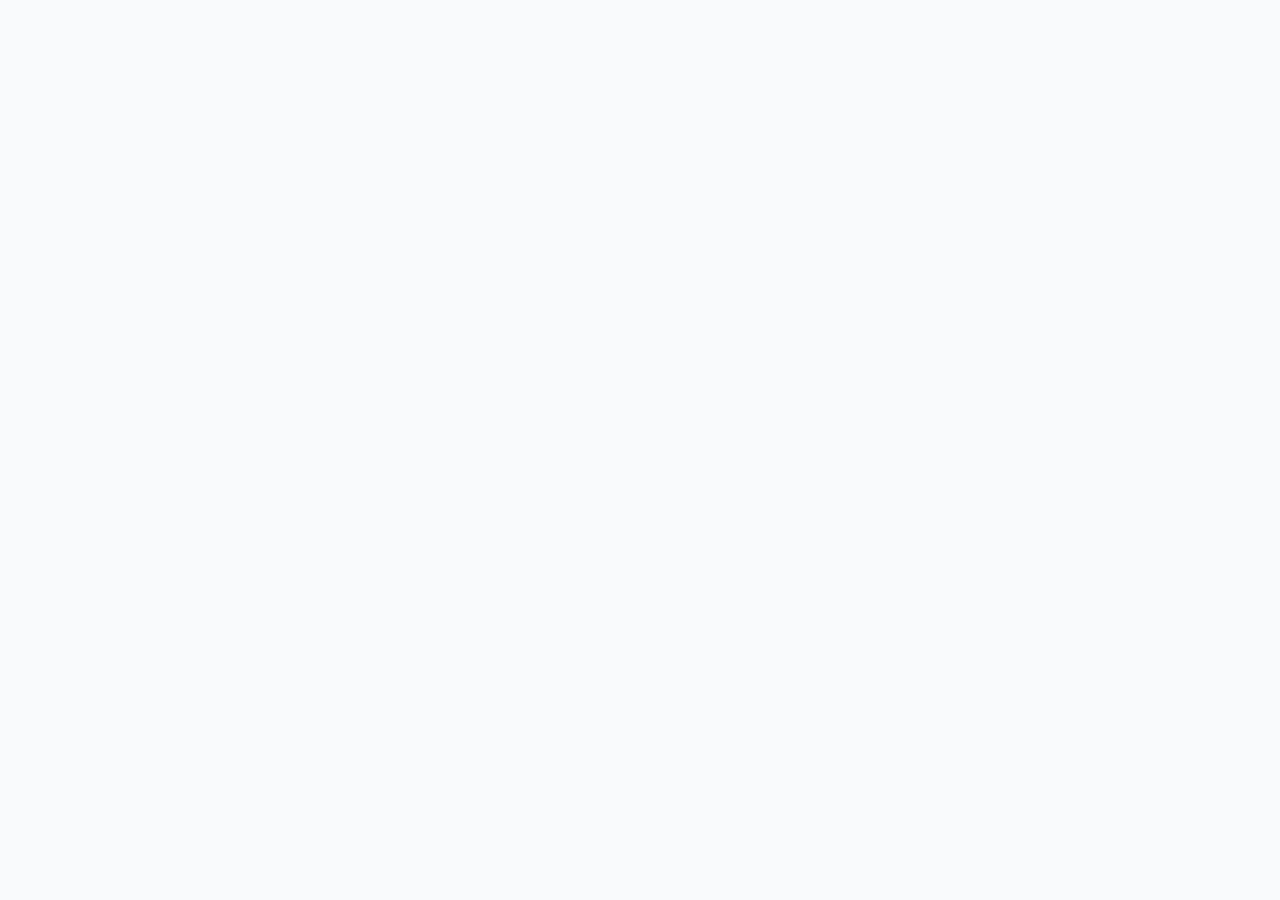
==== commit 21f54c54: "Add files via upload" ====
--- a/index.html
+++ b/index.html
@@ -3,60 +3,40 @@
 <head>
     <meta charset="UTF-8">
     <meta name="viewport" content="width=device-width, initial-scale=1.0">
-    <title>BabySteps</title>
-    
-    <script>
-        window.onerror = function(message, source, lineno, colno, error) {
-            document.body.innerHTML += '<div style="background: white; color: red; padding: 20px; position: fixed; top: 0; left: 0; right: 0; z-index: 9999; font-family: monospace; border-bottom: 2px solid red;">' +
-            '<b>⚠️ FEHLER GEFUNDEN:</b><br><br>' + message + '<br><br>Zeile: ' + lineno + '</div>';
-            return true;
-        };
-    </script>
-
-    <link rel="stylesheet" href="style.css?v=21">
+    <title>Baby-Steps</title>
+    <link rel="stylesheet" href="style.css?v=26">
 </head>
 <body>
 
-    <!-- TOP NAVIGATION BAR -->
+        <!-- TOP NAVIGATION BAR -->
     <div class="top-bar" id="appTopBar" style="display: none;">
-        <button class="top-btn" onclick="toggleSidebar()">☰</button>
-        <div class="top-title">👶 BabySteps</div>
-        <button class="top-btn" onclick="switchNav('profileScreen')">⚙️</button>
-    </div>
-
-    <!-- SIDEBAR (Hamburger Menü) -->
-    <div class="sidebar-overlay" id="sidebarOverlay" onclick="toggleSidebar()"></div>
-    <div class="sidebar" id="appSidebar">
-        <div class="sidebar-header"><span data-i18n="menu_title">Menü</span> <button onclick="toggleSidebar()" style="background:none; border:none; font-size:1.4rem; cursor:pointer; color:white;">×</button></div>
-        <button class="sidebar-item" onclick="switchNav('mainAppScreen'); toggleSidebar()"><span>🏠</span> <span data-i18n="menu_home">Startbild</span></button>
-        <button class="sidebar-item" onclick="switchNav('postsScreen'); toggleSidebar()"><span>📖</span> <span data-i18n="menu_diary">Tagebuch / Posts</span></button>
-        <button class="sidebar-item" onclick="switchNav('galleryScreen'); toggleSidebar()"><span>🖼️</span> <span data-i18n="menu_gallery">Galerie</span></button>
-        <button class="sidebar-item" onclick="switchNav('milestoneScreen'); toggleSidebar()"><span>🏆</span> <span data-i18n="menu_milestones">Meilensteine</span></button>
-        <button class="sidebar-item" onclick="switchNav('growthScreen'); toggleSidebar()"><span>📈</span> <span data-i18n="menu_growth">Wachstum</span></button>
-        
-        <!-- Nur für Eltern -->
-        <button class="sidebar-item parent-only" onclick="switchNav('foodScreen'); toggleSidebar()"><span>🍼</span> <span data-i18n="menu_food">Nahrung</span></button>
-        <button class="sidebar-item parent-only" onclick="switchNav('sleepScreen'); toggleSidebar()"><span>😴</span> <span data-i18n="menu_sleep">Schlaf</span></button>
-        <button class="sidebar-item parent-only" onclick="switchNav('cycleScreen'); toggleSidebar()"><span>🌸</span> <span data-i18n="menu_cycle">Zyklus</span></button>
-        <button class="sidebar-item parent-only" onclick="switchNav('shoppingScreen'); toggleSidebar()"><span>🛒</span> <span data-i18n="menu_shopping">Einkaufsliste</span></button>
-        
-        <!-- Bedingt sichtbar -->
-        <button class="sidebar-item" id="navPregnancyItem" onclick="switchNav('pregnancyScreen'); toggleSidebar()" style="display: none;"><span>🤰</span> <span data-i18n="menu_pregnancy">Schwanger</span></button>
-        
-        <!-- Für alle -->
-        <button class="sidebar-item" onclick="switchNav('wishlistScreen'); toggleSidebar()"><span>🎁</span> <span data-i18n="menu_wishlist">Wunschliste</span></button>
-        <button class="sidebar-item" onclick="switchNav('gamesScreen'); toggleSidebar()"><span>🎲</span> <span data-i18n="menu_games">Spielecke</span></button>
-        <button class="sidebar-item" onclick="switchNav('statsScreen'); toggleSidebar()"><span>📊</span> <span data-i18n="menu_stats">Statistik</span></button>
-    </div>
+        <div class="top-title" onclick="switchNav('mainAppScreen'); closeProfileSubpage();" style="cursor: pointer;">Baby-Steps 🐻</div>
+        <div class="top-bar-right">
+            <button class="top-btn" id="currentLangFlag" onclick="document.getElementById('quickLangModal').style.display='flex'">🇩🇪</button>
+        </div>
+    </div>
+
+
+    <!-- NEU: DYNAMISCHER HINTERGRUND (Profilbilder der Kinder) -->
+    <div id="dynamicAppBackground"></div>
 
     <!-- 0. LOGIN / STARTBILDSCHIRM -->
+
     <div id="loginScreen" class="screen fade-in" style="padding-top: 20px;">
         <div style="text-align:center; padding-top:20px; padding-bottom: 20px;">
             <div style="font-size:5rem; margin-bottom:10px;">🧸</div>
-            <h1 style="color:var(--primary); margin-top:0; font-size: 2.5rem; letter-spacing: -1px;">BabySteps</h1>
+            <h1 style="color:var(--primary); margin-top:0; font-size: 2.5rem; letter-spacing: -1px;">Baby-Steps</h1>
             <p style="color:var(--text-muted); font-size: 1.1rem; font-weight:600;" data-i18n="login_subtitle">Dein digitales Familientagebuch</p>
         </div>
         <div class="card" style="padding: 24px;">
+            <div style="display:flex; justify-content:center; gap:16px; margin-bottom: 25px; font-size: 2.2rem; cursor: pointer;">
+                <span onclick="setLanguage('de')" title="Deutsch">🇩🇪</span>
+                <span onclick="setLanguage('en')" title="English">🇬🇧</span>
+                <span onclick="setLanguage('es')" title="Español">🇪🇸</span>
+                <span onclick="setLanguage('it')" title="Italiano">🇮🇹</span>
+                <span onclick="setLanguage('fr')" title="Français">🇫🇷</span>
+            </div>
+
             <p style="font-size:1rem; color:var(--text-main); font-weight: 800; margin-top:0; margin-bottom:16px;" data-i18n="login_welcome">Willkommen! Wer bist du?</p>
             <input type="text" id="loginName" class="input-field" placeholder="Dein Vorname (optional)" data-i18n-placeholder="login_name_ph">
             <input type="text" id="loginRole" class="input-field" placeholder="Deine Rolle (z.B. Oma, Tante)" style="margin-bottom: 8px;" data-i18n-placeholder="login_role_ph">
@@ -71,15 +51,6 @@
                 <span class="role-chip" onclick="addRoleToInput('loginRole', 'role_godfather')" data-i18n="role_godfather">Patenonkel</span>
             </div>
             <button class="btn" onclick="handleLoginSubmit()" style="margin-top: 8px;" data-i18n="login_btn">Tagebuch beitreten</button>
-
-            <!-- Sprachauswahl Login -->
-            <div style="display:flex; justify-content:center; gap:16px; margin-top: 35px; font-size: 2.2rem; cursor: pointer;">
-                <span onclick="setLanguage('de')" title="Deutsch" style="transition: transform 0.1s;" onmousedown="this.style.transform='scale(0.8)'" onmouseup="this.style.transform='scale(1)'">🇩🇪</span>
-                <span onclick="setLanguage('en')" title="English" style="transition: transform 0.1s;" onmousedown="this.style.transform='scale(0.8)'" onmouseup="this.style.transform='scale(1)'">🇬🇧</span>
-                <span onclick="setLanguage('es')" title="Español" style="transition: transform 0.1s;" onmousedown="this.style.transform='scale(0.8)'" onmouseup="this.style.transform='scale(1)'">🇪🇸</span>
-                <span onclick="setLanguage('it')" title="Italiano" style="transition: transform 0.1s;" onmousedown="this.style.transform='scale(0.8)'" onmouseup="this.style.transform='scale(1)'">🇮🇹</span>
-                <span onclick="setLanguage('fr')" title="Français" style="transition: transform 0.1s;" onmousedown="this.style.transform='scale(0.8)'" onmouseup="this.style.transform='scale(1)'">🇫🇷</span>
-            </div>
         </div>
     </div>
 
@@ -106,7 +77,7 @@
                 <button id="calendarToggleBtn" onclick="toggleCalendar()" style="background: none; border: none; color: var(--text-muted); cursor: pointer; font-size: 0.9rem; font-weight: 800;" data-i18n="btn_collapse">📅 Einklappen</button>
             </div>
             <div id="calendarContainer">
-                <div class="calendar-header-days"><span data-i18n="day_mo">Mo</span><span data-i18n="day_tu">Di</span><span data-i18n="day_we">Mi</span><span data-i18n="day_th">Do</span><span data-i18n="day_fr">Fr</span><span data-i18n="day_sa">Sa</span><span data-i18n="day_su">So</span></div>
+              
                 <div class="calendar-grid" id="calendarGrid"></div>
             </div>
         </div>
@@ -179,6 +150,11 @@
 
         <div class="card card-food">
             <h3 style="margin-top: 0; font-size: 1.4rem; color: #b45309; font-weight:800;" data-i18n="title_feed_entry">Füttern eintragen</h3>
+            <div id="feedTimerContainer" class="timer-display" style="display: none;">00:00</div>
+            <div style="display: flex; gap: 10px; margin-bottom: 16px;">
+                <button id="feedStartBtn" onclick="toggleFeedTimer()" class="btn timer-btn-start">⏱️ Still-Timer Starten</button>
+            </div>
+
             <label style="font-size: 0.85rem; font-weight:bold; color: #b45309;" data-i18n="label_feed_type">Art der Mahlzeit</label>
             <select id="feedingTypeInput" class="input-field" onchange="toggleFeedingFields()">
                 <option value="brust" data-i18n="opt_breast">Stillen (Brust)</option>
@@ -215,6 +191,12 @@
 
         <div class="card card-sleep">
             <h3 style="margin-top: 0; font-size: 1.4rem; font-weight:800;" data-i18n="title_sleep_entry">Schlaf eintragen</h3>
+            
+            <div id="sleepTimerContainer" class="timer-display" style="display: none;">00:00:00</div>
+            <div style="display: flex; gap: 10px; margin-bottom: 16px;">
+                <button id="sleepStartBtn" onclick="toggleSleepTimer()" class="btn timer-btn-start">⏱️ Schläft jetzt ein!</button>
+            </div>
+
             <label style="font-size: 0.85rem; font-weight:bold;" data-i18n="label_sleep_start">Eingeschlafen (Datum & Uhrzeit)</label>
             <input type="datetime-local" id="sleepStartInput" class="input-field">
             <label style="font-size: 0.85rem; font-weight:bold;" data-i18n="label_sleep_end">Aufgewacht (Optional für Tracker)</label>
@@ -243,14 +225,34 @@
             <div style="font-weight: 800; color: var(--primary); margin-bottom: 20px; font-size:1.2rem;" id="cycleCurrentDateView">Heute</div>
             <div id="cycleDateSlider" class="cycle-slider"></div>
             <div style="margin-top: 30px; margin-bottom: 20px;">
-                <div style="font-size: 1rem; font-weight: 800; color: var(--text-muted); margin-bottom: 8px;" id="cycleStatusLabel" data-i18n="label_period_in">Periode in</div>
+                <div style="font-size: 1rem; font-weight: 800; color: var(--text-muted);" id="cycleStatusLabel" data-i18n="label_period_in">Periode in</div>
                 <h3 id="cycleStatusTitle" style="font-size: 3rem; margin: 0; font-weight: 800; color: var(--text-main); letter-spacing:-1px;">--</h3>
             </div>
             <div style="display: flex; align-items: center; justify-content: center; gap: 8px; margin-bottom: 30px;">
                 <span id="cycleFertilityIcon" style="font-size: 1.5rem;">⚪</span>
                 <span id="cycleFertilitySub" style="color: var(--text-main); font-weight: 600; font-size: 1.1rem;" data-i18n="cycle_calc">Zyklusdaten werden berechnet...</span>
             </div>
-            <div id="cycleActionButtons"><button onclick="togglePeriodLog()" id="btnLogPeriod" class="btn" style="background: var(--period-color); max-width: 250px; margin: 0 auto; box-shadow: 0 6px 15px rgba(255, 77, 109, 0.3);" data-i18n="btn_enter_period">Periode eingeben</button></div>
+            
+            <div class="card" style="margin-top: 20px; border: 2px solid var(--period-color); text-align: left; padding: 16px;">
+                <h3 style="margin-top: 0; font-size: 1.1rem; color:var(--primary);" data-i18n="cycle_box_title">Zyklus & Symptome eintragen / nachtragen</h3>
+                <input type="date" id="cycleEntryDate" class="input-field" onchange="loadCycleEntryForDate()" style="margin-bottom: 12px;">
+                
+                <label style="display:flex; align-items:center; gap:8px; font-size:0.95rem; font-weight:bold; margin-bottom:16px; cursor:pointer;">
+                    <input type="checkbox" id="cycleIsPeriod" style="width:20px; height:20px; accent-color:var(--period-color);"> <span data-i18n="cycle_period_label">Periode (Start / Laufend)</span>
+                </label>
+                
+                <label style="font-size: 0.85rem; font-weight:bold; color: var(--text-muted);" data-i18n="cycle_symptoms_title">Symptome</label>
+                <div style="display:flex; flex-wrap:wrap; gap:8px; margin-bottom: 16px;" id="cycleSymptomsContainer">
+                    <span class="role-chip" onclick="toggleSymptom(this)" data-i18n="symp_cramps">Bauchschmerzen</span>
+                    <span class="role-chip" onclick="toggleSymptom(this)" data-i18n="symp_headache">Kopfschmerzen</span>
+                    <span class="role-chip" onclick="toggleSymptom(this)" data-i18n="symp_backache">Rückenschmerzen</span>
+                    <span class="role-chip" onclick="toggleSymptom(this)" data-i18n="symp_mood">Stimmungsschwankungen</span>
+                    <span class="role-chip" onclick="toggleSymptom(this)" data-i18n="symp_fatigue">Müdigkeit</span>
+                    <span class="role-chip" onclick="toggleSymptom(this)" data-i18n="symp_nausea">Übelkeit</span>
+                </div>
+                
+                <button onclick="saveCycleEntry()" id="saveCycleBtn" class="btn" style="background: var(--period-color); box-shadow: 0 6px 15px rgba(226, 133, 142, 0.3);" data-i18n="btn_save">Speichern</button>
+            </div>
         </div>
         <div class="card"><div style="display:flex; justify-content: space-between; align-items: center; margin-bottom: 16px;"><h3 style="margin: 0; font-size: 1.2rem; color:var(--primary);" data-i18n="title_cycle_history">Zyklusverlauf</h3><span style="font-size: 0.85rem; font-weight:bold; color: var(--text-muted);" data-i18n="label_last_months">Letzte Monate</span></div><div id="cycleHistoryList" style="display: flex; flex-direction: column; gap: 16px;"></div></div>
     </div>
@@ -266,7 +268,8 @@
             <div style="margin-bottom: 16px;"><select id="comparisonTypeSelect" class="input-field" style="margin-bottom: 0; display: inline-block; width: auto;" onchange="renderPregnancyData()"><option value="fruit" data-i18n="opt_fruits">Obst & Gemüse</option><option value="animal" data-i18n="opt_animals">Tiere</option></select></div>
             <div style="font-size: 4rem; margin-bottom: 12px;" id="ssw-fruit-emoji">❓</div>
             <h3 style="margin-bottom: 6px; margin-top: 0; font-size:1.4rem;" id="ssw-fruit-title" data-i18n="title_comparison">Größenvergleich</h3>
-            <p id="ssw-fruit-desc" style="color: var(--text-muted); font-size: 1rem; font-weight:600; margin: 0;" data-i18n="desc_select_kid">Bitte wähle unten ein Kind aus.</p>
+           <p id="ssw-fruit-desc" style="color: var(--text-muted); font-size: 1rem; font-weight:600; margin: 0;"></p>
+
         </div>
         <div class="card">
             <label style="font-size: 0.85rem; font-weight:bold; color: var(--text-muted);" data-i18n="label_select_kid">Kind auswählen</label><select id="pregChildSelect" class="input-field" onchange="renderPregnancyData()"></select>
@@ -299,7 +302,7 @@
         <div class="card">
             <p style="font-size: 0.95rem; font-weight:600; color: var(--text-muted); margin-bottom: 16px;" data-i18n="desc_shopping">Notiere hier Windeln, Brei oder was sonst besorgt werden muss.</p>
             <input type="text" id="shoppingInput" class="input-field" placeholder="..." data-i18n-placeholder="ph_shopping">
-            <button onclick="saveShoppingItem()" class="btn" data-i18n="btn_add_list">Zur Liste hinzufügen</button>
+            <button id="shopSaveBtn" onclick="saveShoppingItem()" class="btn" data-i18n="btn_add_list">Zur Liste hinzufügen</button>
         </div>
         <div class="card"><h3 style="margin-top: 0; font-size: 1.2rem; color:var(--primary);" data-i18n="title_to_buy">Noch zu besorgen</h3><div id="shoppingListContainer" style="display: flex; flex-direction: column; gap: 10px;"></div></div>
     </div>
@@ -353,7 +356,7 @@
                     <li class="menu-item" onclick="openProfileSubpage('privacySubpage')">
                         <div class="menu-item-left"><span class="menu-icon">🔒</span><span class="menu-text" data-i18n="menu_privacy">Datenschutzerklärung</span></div><span class="arrow">›</span>
                     </li>
-                    <li class="menu-item" onclick="alert(translations[currentLang]?.disclaimer_text || 'Haftungsausschluss: Alle Angaben ohne Gewähr.')">
+                    <li class="menu-item" onclick="openProfileSubpage('disclaimerSubpage')">
                         <div class="menu-item-left"><span class="menu-icon">⚠️</span><span class="menu-text" data-i18n="menu_disclaimer">Haftungsausschluss</span></div><span class="arrow">›</span>
                     </li>
                 </ul>
@@ -402,29 +405,16 @@
             </div>
             
             <div class="card">
-                <h3 style="margin-top:0; font-size:1.1rem; color:var(--primary);" data-i18n="lang_select">Sprache / Language</h3>
-                <div style="display:flex; justify-content:space-around; font-size: 2.2rem; cursor: pointer; margin-top: 12px;">
-                    <span onclick="setLanguage('de')" title="Deutsch" style="transition: transform 0.1s;" onmousedown="this.style.transform='scale(0.8)'" onmouseup="this.style.transform='scale(1)'">🇩🇪</span>
-                    <span onclick="setLanguage('en')" title="English" style="transition: transform 0.1s;" onmousedown="this.style.transform='scale(0.8)'" onmouseup="this.style.transform='scale(1)'">🇬🇧</span>
-                    <span onclick="setLanguage('es')" title="Español" style="transition: transform 0.1s;" onmousedown="this.style.transform='scale(0.8)'" onmouseup="this.style.transform='scale(1)'">🇪🇸</span>
-                    <span onclick="setLanguage('it')" title="Italiano" style="transition: transform 0.1s;" onmousedown="this.style.transform='scale(0.8)'" onmouseup="this.style.transform='scale(1)'">🇮🇹</span>
-                    <span onclick="setLanguage('fr')" title="Français" style="transition: transform 0.1s;" onmousedown="this.style.transform='scale(0.8)'" onmouseup="this.style.transform='scale(1)'">🇫🇷</span>
-                </div>
-            </div>
-            
-                      <div class="card">
                 <label style="display:flex; align-items:center; gap:12px; font-size:0.95rem; font-weight:bold; cursor:pointer; margin-bottom: 16px;"><input type="checkbox" id="settingNotif" checked onchange="saveSettings()" style="width:18px;height:18px;"> <span data-i18n="label_push">Push-Benachrichtigungen</span></label>
                 <div style="display:flex; justify-content:space-between; align-items:center; margin-bottom:12px;"><span style="font-size:0.95rem; font-weight:bold;" data-i18n="label_unit_size">Größe</span><select id="unitSize" class="input-field" style="width: 100px; margin-bottom:0;" onchange="saveSettings()"><option value="cm">cm</option><option value="inch">inch</option></select></div>
                 <div style="display:flex; justify-content:space-between; align-items:center; margin-bottom:12px;"><span style="font-size:0.95rem; font-weight:bold;" data-i18n="label_unit_weight">Gewicht</span><select id="unitWeight" class="input-field" style="width: 100px; margin-bottom:0;" onchange="saveSettings()"><option value="kg">kg</option><option value="lb">lb</option></select></div>
                 <div style="display:flex; justify-content:space-between; align-items:center;"><span style="font-size:0.95rem; font-weight:bold;">Flüssigkeit</span><select id="unitLiquid" class="input-field" style="width: 100px; margin-bottom:0;" onchange="saveSettings()"><option value="ml">ml</option><option value="oz">oz</option></select></div>
             </div>
-
-            </div>
             <div class="card parent-only" id="dangerZoneCard" style="margin-top: 24px; border-color: #fee2e2;">
                 <h3 style="margin-top:0; font-size:1.2rem; color: #dc2626;" data-i18n="title_danger">Speicher & Datenverwaltung</h3>
                 <div style="display:flex; flex-direction:column; gap:10px;">
-                    <button id="resetImagesBtn" onclick="executeDataReset('images', 'resetImagesBtn', 'Nur Bilder löschen')" class="btn" style="background: #fee2e2; color: #dc2626; font-size: 0.95rem;" data-i18n="btn_del_images">Nur Bilder löschen</button>
-                    <button id="resetAppBtn" onclick="executeDataReset('all', 'resetAppBtn', 'App komplett zurücksetzen')" class="btn" style="background: #dc2626; color: white; font-size: 0.95rem;" data-i18n="btn_del_all">App komplett zurücksetzen</button>
+                    <button id="resetImagesBtn" onclick="executeDataReset('images', 'resetImagesBtn', 'btn_del_images')" class="btn" style="background: #fee2e2; color: #dc2626; font-size: 0.95rem;" data-i18n="btn_del_images">Nur Bilder löschen</button>
+                    <button id="resetAppBtn" onclick="executeDataReset('all', 'resetAppBtn', 'btn_del_all')" class="btn" style="background: #dc2626; color: white; font-size: 0.95rem;" data-i18n="btn_del_all">App komplett zurücksetzen</button>
                 </div>
             </div>
         </div>
@@ -446,16 +436,16 @@
             </div>
             <div class="card" style="font-size: 0.9rem; line-height: 1.6; color: var(--text-main);">
                 <h3 style="font-size:1.1rem; color:var(--primary); margin-top:0;" data-i18n="terms_h1">1. Geltungsbereich & Akzeptanz</h3>
-                <p style="margin-top:4px;" data-i18n="terms_p1">Willkommen bei BabySteps! Durch die Nutzung dieser App erklärst du dich mit diesen Nutzungsbedingungen einverstanden. Die App dient als rein privates, digitales Familientagebuch.</p>
+                <p style="margin-top:4px;" data-i18n="terms_p1">Willkommen bei Baby-Steps! Durch die Nutzung dieser App erklärst du dich mit diesen Nutzungsbedingungen einverstanden. Die App dient als rein privates, digitales Familientagebuch.</p>
                 
                 <h3 style="font-size:1.1rem; color:var(--primary);" data-i18n="terms_h2">2. Offline-First & Datenverlust</h3>
-                <p style="margin-top:4px;" data-i18n="terms_p2">BabySteps speichert alle eingegebenen Daten (Texte, Bilder, Messwerte) ausschließlich lokal auf deinem jeweiligen Gerät. Es gibt keine Cloud-Anbindung. Wenn du die App deinstallierst oder den Browser-Cache löschst, gehen alle deine Daten unwiderruflich verloren.</p>
+                <p style="margin-top:4px;" data-i18n="terms_p2">Baby-Steps speichert alle eingegebenen Daten (Texte, Bilder, Messwerte) ausschließlich lokal auf deinem jeweiligen Gerät. Es gibt keine Cloud-Anbindung. Wenn du die App deinstallierst oder den Browser-Cache löschst, gehen alle deine Daten unwiderruflich verloren.</p>
                 
                 <h3 style="font-size:1.1rem; color:var(--primary);" data-i18n="terms_h3">3. Kein medizinischer Rat</h3>
-                <p style="margin-top:4px;" data-i18n="terms_p3">Sämtliche Funktionen der App, insbesondere der Zyklus-Tracker und die Wachstumskurven, dienen ausschließlich Informationszwecken. Sie ersetzen in keinem Fall die professionelle Beratung oder Behandlung durch einen Arzt.</p>
+                <p style="margin-top:4px;" data-i18n="terms_p3">Sämtliche Funktionen der App dienen ausschließlich Informationszwecken. Sie ersetzen in keinem Fall die professionelle Beratung oder Behandlung durch einen Arzt.</p>
                 
                 <h3 style="font-size:1.1rem; color:var(--primary);" data-i18n="terms_h4">4. Premium-Version</h3>
-                <p style="margin-top:4px;" data-i18n="terms_p4">Sofern die App über eine kostenpflichtige Freischaltung (Premium) verfügt, handelt es sich um eine Einmalzahlung für die dauerhafte Nutzung auf dem jeweiligen Gerät. Es handelt sich nicht um ein Abonnement.</p>
+                <p style="margin-top:4px;" data-i18n="terms_p4">Sofern die App über eine kostenpflichtige Freischaltung verfügt, handelt es sich um eine Einmalzahlung für die dauerhafte Nutzung auf dem jeweiligen Gerät. Es ist kein Abonnement.</p>
             </div>
         </div>
         
@@ -467,16 +457,27 @@
             </div>
             <div class="card" style="font-size: 0.9rem; line-height: 1.6; color: var(--text-main);">
                 <h3 style="font-size:1.1rem; color:var(--primary); margin-top:0;" data-i18n="priv_h1">1. Deine Daten gehören dir</h3>
-                <p style="margin-top:4px;" data-i18n="priv_p1">Wir nehmen den Schutz deiner Daten und der Daten deines Kindes extrem ernst. Da BabySteps als "Offline-First"-Anwendung konzipiert ist, werden keinerlei persönliche Daten, Bilder oder Tagebucheinträge an uns oder Dritte übertragen.</p>
+                <p style="margin-top:4px;" data-i18n="priv_p1">Wir nehmen den Schutz deiner Daten ernst. Da Baby-Steps eine 'Offline-First'-Anwendung ist, werden keinerlei Daten an uns oder Dritte übertragen.</p>
                 
                 <h3 style="font-size:1.1rem; color:var(--primary);" data-i18n="priv_h2">2. Lokale Speicherung</h3>
-                <p style="margin-top:4px;" data-i18n="priv_p2">Alle Informationen, die du in der App eingibst, verbleiben physisch auf dem Speicher deines Endgeräts. Wir haben keinen Zugriff auf diese Daten, können sie nicht einsehen, nicht auswerten und nicht wiederherstellen, falls sie verloren gehen.</p>
+                <p style="margin-top:4px;" data-i18n="priv_p2">Alle Informationen verbleiben physisch auf dem Speicher deines Endgeräts. Wir haben keinen Zugriff auf diese Daten.</p>
                 
                 <h3 style="font-size:1.1rem; color:var(--primary);" data-i18n="priv_h3">3. Analytik & Tracking</h3>
-                <p style="margin-top:4px;" data-i18n="priv_p3">Wir verzichten komplett auf den Einsatz von Tracking-Tools und Werbe-Cookies. Dein Verhalten innerhalb der App wird nicht überwacht oder aufgezeichnet.</p>
+                <p style="margin-top:4px;" data-i18n="priv_p3">Wir verzichten komplett auf Tracking-Tools und Werbe-Cookies. Dein Verhalten wird nicht überwacht.</p>
                 
                 <h3 style="font-size:1.1rem; color:var(--primary);" data-i18n="priv_h4">4. Datenlöschung</h3>
-                <p style="margin-top:4px;" data-i18n="priv_p4">Du hast jederzeit die volle Kontrolle. Wenn du deine Daten löschen möchtest, kannst du dies in den Einstellungen der App ("App komplett zurücksetzen") tun. Dadurch wird der gesamte lokale Speicher der App restlos geleert.</p>
+                <p style="margin-top:4px;" data-i18n="priv_p4">Du hast die volle Kontrolle. Wenn du deine Daten löschen möchtest, kannst du die App in den Einstellungen komplett zurücksetzen.</p>
+            </div>
+        </div>
+
+        <div id="disclaimerSubpage" class="subpage fade-in">
+            <div class="subpage-header">
+                <button class="back-btn" onclick="closeProfileSubpage()" data-i18n="btn_back">‹ Zurück</button>
+                <h3 class="subpage-title" data-i18n="menu_disclaimer">Haftungsausschluss</h3>
+                <div style="width: 80px;"></div>
+            </div>
+            <div class="card" style="font-size: 0.9rem; line-height: 1.6; color: var(--text-main);">
+                <p data-i18n="disclaimer_text">Alle Berechnungen, Wachstums- und Schlaftracker in Baby-Steps dienen ausschließlich Informationszwecken und ersetzen keinen ärztlichen Rat. Bitte konsultiere bei gesundheitlichen Fragen immer einen Arzt oder eine Hebamme.</p>
             </div>
         </div>
     </div>
@@ -492,13 +493,43 @@
         </div>
     </div>
 
-    <!-- MODALS (Paywall, Posts, etc) -->
+    <!-- MODALS (Paywall, Posts, Tutorial, etc) -->
+    
+    <div id="customConfirmModal" class="modal"><div class="modal-content" style="text-align:center;"><h3 id="confirmMsg" style="color:var(--text-main); margin-top:0;"></h3><div style="display:flex; gap:12px; margin-top:20px;"><button id="confirmYesBtn" class="btn" style="background:#dc2626; flex:1;">Ja, löschen</button><button onclick="document.getElementById('customConfirmModal').style.display='none'" class="btn btn-secondary" style="flex:1;">Abbrechen</button></div></div></div>
+    
+    <div id="imageModal" class="modal" onclick="this.style.display='none'"><div class="modal-content" style="padding:0; background:transparent; box-shadow:none; text-align:center;"><img id="imageModalSrc" src="" style="width:100%; border-radius:16px; max-height:80vh; object-fit:contain;"><button class="btn" style="margin-top:16px;">Schließen</button></div></div>
+
+    <div id="tutorialModal" class="modal"><div class="modal-content" style="text-align: center;">
+        <div style="font-size: 4rem; margin-bottom: 10px;" id="tutEmoji">🧸</div>
+        <h3 id="tutTitle" style="color: var(--primary); margin-top: 0; font-size: 1.5rem;">Willkommen bei Baby-Steps</h3>
+        <p id="tutText" style="font-size: 1rem; color: var(--text-main); font-weight: 600; line-height: 1.5; margin-bottom: 24px; min-height: 80px;"></p>
+        <div style="display: flex; gap: 12px;">
+            <button onclick="nextTutorialStep()" class="btn" id="tutNextBtn" style="flex: 1;">Weiter</button>
+            <button onclick="closeTutorialModal()" class="btn btn-secondary" style="flex: 1;" data-i18n="btn_close">Schließen</button>
+        </div>
+    </div></div>
+
+    <!-- NEU: Schnelles Sprachmenü oben rechts -->
+    <div id="quickLangModal" class="modal" onclick="this.style.display='none'">
+        <div class="modal-content" style="text-align: center;" onclick="event.stopPropagation()">
+            <h3 style="margin-top: 0; color:var(--primary);" data-i18n="lang_select">Sprache / Language</h3>
+            <div style="display:flex; justify-content:space-around; font-size: 2.2rem; cursor: pointer; margin-top: 20px;">
+                <span onclick="setLanguage('de')">🇩🇪</span>
+                <span onclick="setLanguage('en')">🇬🇧</span>
+                <span onclick="setLanguage('es')">🇪🇸</span>
+                <span onclick="setLanguage('it')">🇮🇹</span>
+                <span onclick="setLanguage('fr')">🇫🇷</span>
+            </div>
+            <button onclick="document.getElementById('quickLangModal').style.display='none'" class="btn btn-secondary" style="margin-top: 24px;" data-i18n="btn_cancel">Abbrechen</button>
+        </div>
+    </div>
+
     <div id="paywallScreen" class="screen fade-in" style="text-align: center; padding-top: 40px;">
         <div style="font-size:5rem; margin-bottom:10px;">🌟</div>
         <h1 style="color:var(--primary); margin-top:0;" id="paywallHeadline" data-i18n="title_paywall">Zeit abgelaufen</h1>
         <p style="color:var(--text-muted); font-size: 1.1rem; font-weight:600; margin-bottom: 24px;" id="paywallSub" data-i18n="desc_paywall">Deine kostenlose Testphase ist leider vorbei.</p>
         <div class="card" style="text-align: left; padding: 24px; border: 3px solid var(--accent-gold);">
-            <h3 style="margin-top:0; font-size:1.2rem; color:var(--text-main);">BabySteps Premium</h3>
+            <h3 style="margin-top:0; font-size:1.2rem; color:var(--text-main);">Baby-Steps Premium</h3>
             <div style="display: flex; gap: 8px; margin-bottom: 20px;">
                 <input type="text" id="discountCodeInput" class="input-field" placeholder="Code" style="margin-bottom: 0; flex: 1;">
                 <button onclick="applyDiscountCode()" class="btn" style="width: auto; padding: 0 20px; background: var(--primary-light); color: var(--text-main);">Einlösen</button>
@@ -524,8 +555,27 @@
 
     <div id="viewPostModal" class="modal"><div class="modal-content"><h3 id="viewPostTitle" style="margin-top: 0; color:var(--primary);">Beitrag</h3><div id="viewPostContent" style="margin-bottom: 20px;"></div><div style="display: flex; flex-direction: column; gap: 10px;"><div style="display: flex; gap: 12px;"><button onclick="editCurrentViewPost()" class="btn parent-only" style="background: #f1f5f9; color: var(--text-main); flex: 1;">✏️ <span data-i18n="btn_edit">Bearbeiten</span></button><button onclick="deleteCurrentViewPost()" class="btn parent-only" style="background: #fee2e2; color: #dc2626; flex: 1;">🗑️ <span data-i18n="btn_delete">Löschen</span></button></div><button onclick="closeViewPostModal()" class="btn btn-secondary" data-i18n="btn_close">Schließen</button></div></div></div>
 
-    <div id="shareAppModal" class="modal"><div class="modal-content" style="text-align: center;"><h3 style="margin-top: 0; margin-bottom: 8px; color:var(--primary);" data-i18n="menu_invite">BabySteps teilen</h3><div style="display: flex; flex-direction: column; gap: 16px;"><div style="background: #f0fdf4; padding: 16px; border-radius: 16px; border: 2px solid #bbf7d0;"><div style="font-weight: 800; font-size: 1rem; margin-bottom: 6px;">1. Partner 👩‍❤️‍👨</div><button onclick="shareAppViaWhatsApp('partner')" class="btn" style="background: #25D366; color: white;">📲 Link senden</button></div><div style="background: #f8fafc; padding: 16px; border-radius: 16px; border: 2px solid #e2e8f0;"><div style="font-weight: 800; font-size: 1rem; margin-bottom: 6px;">2. Familie & Freunde 👨‍👩‍👧‍👦</div><button onclick="shareAppViaWhatsApp('family')" class="btn" style="background: #25D366; color: white;">📲 Link senden</button></div><button onclick="closeShareModal()" class="btn btn-secondary" style="margin-top: 8px;" data-i18n="btn_cancel">Abbrechen</button></div></div></div>
-
-    <script src="script.js?v=21"></script>
+    <div id="shareAppModal" class="modal"><div class="modal-content" style="text-align: center;"><h3 style="margin-top: 0; margin-bottom: 8px; color:var(--primary);" data-i18n="menu_invite">Baby-Steps teilen</h3><div style="display: flex; flex-direction: column; gap: 16px;">
+        <div style="background: #f0fdf4; padding: 16px; border-radius: 16px; border: 2px solid #bbf7d0;">
+            <div style="font-weight: 800; font-size: 1rem; margin-bottom: 6px;" data-i18n="share_partner">1. Partner 👩‍❤️‍👨</div>
+            <button onclick="shareAppViaWhatsApp('partner')" class="btn" style="background: #25D366; color: white;" data-i18n="btn_send_link">📲 Link senden</button>
+        </div>
+        <div style="background: #f8fafc; padding: 16px; border-radius: 16px; border: 2px solid #e2e8f0;">
+            <div style="font-weight: 800; font-size: 1rem; margin-bottom: 6px;" data-i18n="share_family">2. Familie & Freunde 👨‍👩‍👧‍👦</div>
+            <button onclick="shareAppViaWhatsApp('family')" class="btn" style="background: #25D366; color: white;" data-i18n="btn_send_link">📲 Link senden</button>
+        </div>
+        <div style="background: #fff7ed; padding: 16px; border-radius: 16px; border: 2px solid #fdba74;">
+            <div style="font-weight: 800; font-size: 1rem; margin-bottom: 6px;" data-i18n="share_cashback_title">3. Andere Eltern (10% Cashback) 💸</div>
+            <div style="font-size:0.85rem; color:var(--text-muted); margin-bottom: 10px;" data-i18n="share_cashback_desc">Lade andere Eltern ein und sichere dir 10% Cashback, wenn sie die App kaufen.</div>
+            <button onclick="shareAppViaWhatsApp('referral')" class="btn" style="background: #25D366; color: white;" data-i18n="btn_send_link">📲 Link senden</button>
+        </div>
+        <button onclick="closeShareModal()" class="btn btn-secondary" style="margin-top: 8px;" data-i18n="btn_cancel">Abbrechen</button>
+    </div></div></div>
+
+<!-- Firebase SDKs -->
+<script src="https://www.gstatic.com/firebasejs/10.8.1/firebase-app-compat.js"></script>
+<script src="https://www.gstatic.com/firebasejs/10.8.1/firebase-database-compat.js"></script>
+<script src="script.js?v=99"></script>
+
 </body>
 </html>
--- a/style.css
+++ b/style.css
@@ -1,217 +1,309 @@
-@import url('https://fonts.googleapis.com/css2?family=Quicksand:wght@400;600;800&display=swap');
+/* ========================================== */
+/* BABY-STEPS KOMPLETT-STYLE (WIDGET-DESIGN)  */
+/* ========================================== */
 
 :root {
-    --primary: #8CA692;
-    --primary-light: #E1E8E3;
-    --text-main: #4a4a4a;
-    --text-muted: #8e8e8e;
-    --bg-body: #F5F7F6;
-    --card-bg: rgba(255, 255, 255, 0.7);
-    --border-color: #D3DCD5;
-    --accent-gold: #DDA77B;
-    --period-color: #E2858E;
-    --fertile-color: #8EB8E5;
-    --normal-color: #e2e8f0;
+    --primary: #0d9488;
+    --primary-light: #ccfbf1;
+    --accent-gold: #f59e0b;
+    --text-main: #1e293b;
+    --text-muted: #64748b;
+    --border-color: #e2e8f0;
+    --period-color: #e2858e;
 }
 
 body {
     font-family: 'Quicksand', sans-serif;
-    background-color: var(--bg-body);
+    background-color: #f8fafc;
     color: var(--text-main);
     margin: 0;
+    padding: 16px;
+    padding-bottom: 90px;
+    -webkit-tap-highlight-color: transparent;
+}
+
+/* TOP BAR */
+.top-bar {
+    display: flex;
+    justify-content: space-between;
+    align-items: center;
+    margin-bottom: 20px;
+    padding: 10px 16px;
+    background: rgba(255, 255, 255, 0.85);
+    backdrop-filter: blur(10px);
+    border-radius: 20px;
+    box-shadow: 0 4px 15px rgba(0,0,0,0.04);
+}
+.top-title {
+    font-size: 1.2rem;
+    font-weight: 800;
+    color: var(--primary);
+}
+.top-btn {
+    background: none;
+    border: none;
+    font-size: 1.3rem;
+    cursor: pointer;
+    padding: 6px;
+    border-radius: 12px;
+}
+
+/* HINTERGRUND FÜR KINDERBILDER */
+#dynamicAppBackground {
+    position: fixed;
+    top: 0; left: 0; right: 0; bottom: 0;
+    z-index: -1;
+    display: flex;
+    flex-wrap: wrap;
+    opacity: 0.55;
+    pointer-events: none;
+}
+.bg-tile {
+    background-size: cover;
+    background-position: center;
+    height: 100%;
+}
+
+/* WIDGET DASHBOARD GRID */
+.widget-grid {
+    display: grid;
+    grid-template-columns: 1fr 1fr;
+    gap: 16px;
+    margin-top: 10px;
+    padding-bottom: 20px;
+}
+.widget { 
+    background: rgba(255, 255, 255, 0.08) !important; /* Ca. 90% transparent! */
+    backdrop-filter: blur(2px) !important; /* Weniger Milchglas, mehr klares Bild */
+    -webkit-backdrop-filter: blur(2px) !important;
+    border-radius: 28px; 
+    padding: 16px; 
+    box-shadow: 0 4px 15px rgba(0,0,0,0.05); 
+    display: flex; flex-direction: column; justify-content: center; align-items: center; text-align: center;
+    border: 1px solid rgba(255,255,255,0.15); 
+    cursor: pointer; transition: transform 0.2s; 
+    aspect-ratio: 1; 
+}
+
+.widget:active {
+    transform: scale(0.96);
+}
+.widget-icon {
+    font-size: 2.2rem;
+    margin-bottom: 8px;
+}
+.widget-title {
+    font-weight: 800;
+    font-size: 1.1rem;
+    color: #1e293b;
+    margin-bottom: 4px;
+    line-height: 1.2;
+    text-shadow: 0 1px 4px rgba(255,255,255,0.9);
+}
+.widget-sub {
+    font-size: 0.85rem;
+    font-weight: 600;
+    color: #334155;
+    text-shadow: 0 1px 3px rgba(255,255,255,0.9);
+}
+
+/* CARDS & INPUTS */
+.card {
+    background: rgba(255, 255, 255, 0.85);
+    backdrop-filter: blur(10px);
+    border-radius: 24px;
+    padding: 20px;
+    margin-bottom: 16px;
+    box-shadow: 0 8px 30px rgba(0,0,0,0.04);
+    border: 1px solid rgba(255,255,255,0.8);
+}
+.input-field {
+    width: 100%;
+    max-width: 100%;
+    padding: 14px;
+    border: 2px solid var(--border-color);
+    border-radius: 14px;
+    box-sizing: border-box;
+    -webkit-box-sizing: border-box;
+    -webkit-appearance: none;
+    appearance: none;
+    min-height: 52px;
+    margin-bottom: 16px;
+    font-size: 1rem;
+    background: rgba(255, 255, 255, 0.9);
+    font-family: 'Quicksand', sans-serif;
+    font-weight: 600;
+    outline: none;
+    transition: border 0.3s;
+}
+.input-field:focus {
+    border-color: var(--primary);
+}
+
+/* BUTTONS */
+.btn {
+    width: 100%;
+    padding: 16px;
+    background: var(--primary);
+    color: white;
+    border: none;
+    border-radius: 16px;
+    font-weight: 800;
+    font-size: 1rem;
+    cursor: pointer;
+    box-shadow: 0 6px 20px rgba(13, 148, 136, 0.3);
+    transition: transform 0.2s;
+}
+.btn:active {
+    transform: scale(0.98);
+}
+.btn-secondary {
+    background: #e2e8f0;
+    color: var(--text-main);
+    box-shadow: none;
+}
+
+/* MODALS */
+.modal {
+    display: none;
+    position: fixed;
+    top: 0; left: 0; right: 0; bottom: 0;
+    background: rgba(0,0,0,0.5);
+    backdrop-filter: blur(5px);
+    z-index: 1000;
+    justify-content: center;
+    align-items: center;
+    padding: 20px;
+}
+.modal-content {
+    background: white;
+    padding: 24px;
+    border-radius: 28px;
+    width: 100%;
+    max-width: 400px;
+    box-shadow: 0 15px 40px rgba(0,0,0,0.2);
+    max-height: 85vh; /* Verhindert, dass das Fenster aus dem Bildschirm wächst */
+    overflow-y: auto; /* Macht den Inhalt scrollbar */
+}
+
+
+/* SUBPAGES & SCREENS */
+.screen {
+    display: none;
+}
+.subpage {
+    display: none;
+}
+.subpage-header {
+    display: flex;
+    justify-content: space-between;
+    align-items: center;
+    margin-bottom: 20px;
+}
+.back-btn {
+    background: #e2e8f0;
+    border: none;
+    padding: 8px 14px;
+    border-radius: 12px;
+    font-weight: 800;
+    cursor: pointer;
+}
+.role-chip {
+    background: var(--primary-light);
+    color: var(--primary);
+    padding: 6px 12px;
+    border-radius: 12px;
+    font-size: 0.85rem;
+    font-weight: 800;
+    cursor: pointer;
+    display: inline-block;
+}
+.menu-list {
+    list-style: none;
     padding: 0;
-    padding-top: 80px; 
-    padding-bottom: 40px;
-    transition: background 0.6s ease, color 0.6s ease;
-    background-attachment: fixed;
-}
-
-/* DYNAMISCHE HINTERGRÜNDE */
-body.bg-home { background-color: var(--bg-body); background-image: url("data:image/svg+xml,%3Csvg xmlns='http://www.w3.org/2000/svg' width='100' height='100' viewBox='0 0 100 100'%3E%3Ctext x='10' y='30' font-size='20' opacity='0.12'%3E🧸%3C/text%3E%3Ctext x='60' y='80' font-size='24' opacity='0.12'%3E🦒%3C/text%3E%3C/svg%3E"); }
-body.bg-food { background-color: #FCF7EE; background-image: url("data:image/svg+xml,%3Csvg xmlns='http://www.w3.org/2000/svg' width='80' height='80' viewBox='0 0 80 80'%3E%3Ctext x='20' y='40' font-size='18' opacity='0.15' transform='rotate(15, 20, 40)'%3E🍼%3C/text%3E%3Ctext x='60' y='70' font-size='16' opacity='0.15'%3E🥣%3C/text%3E%3C/svg%3E"); }
-body.bg-sleep { background-color: #1E1B4B; color: #E0E7FF; background-image: url("data:image/svg+xml,%3Csvg xmlns='http://www.w3.org/2000/svg' width='120' height='120' viewBox='0 0 120 120'%3E%3Ctext x='20' y='30' font-size='12' fill='%23FDE047' opacity='0.3'%3E✦%3C/text%3E%3Ctext x='80' y='80' font-size='18' fill='%23FDE047' opacity='0.2'%3E🌙%3C/text%3E%3C/svg%3E"); }
-body.bg-growth { background-color: #F0Fdf4; background-image: url("data:image/svg+xml,%3Csvg xmlns='http://www.w3.org/2000/svg' width='90' height='90' viewBox='0 0 90 90'%3E%3Ctext x='20' y='40' font-size='20' opacity='0.1'%3E📏%3C/text%3E%3C/svg%3E"); }
-body.bg-pregnancy { background-color: #FFF1F2; background-image: url("data:image/svg+xml,%3Csvg xmlns='http://www.w3.org/2000/svg' width='100' height='100' viewBox='0 0 100 100'%3E%3Ctext x='15' y='35' font-size='20' opacity='0.15'%3E👣%3C/text%3E%3C/svg%3E"); }
-body.bg-shopping { background-color: #F1F5F9; background-image: url("data:image/svg+xml,%3Csvg xmlns='http://www.w3.org/2000/svg' width='80' height='80' viewBox='0 0 80 80'%3E%3Ctext x='15' y='30' font-size='18' opacity='0.12'%3E🛒%3C/text%3E%3C/svg%3E"); }
-body.bg-games { background-color: #Fdf4ff; background-image: url("data:image/svg+xml,%3Csvg xmlns='http://www.w3.org/2000/svg' width='90' height='90' viewBox='0 0 90 90'%3E%3Ctext x='20' y='40' font-size='20' opacity='0.15'%3E🎲%3C/text%3E%3C/svg%3E"); }
-body.bg-pregnancy { background-color: #fdf8f6; }
-
-/* TOP NAVIGATION */
+    margin: 0;
+}
+.menu-item {
+    display: flex;
+    justify-content: space-between;
+    align-items: center;
+    padding: 14px 0;
+    border-bottom: 1px solid var(--border-color);
+    cursor: pointer;
+}
+.menu-item:last-child {
+    border-bottom: none;
+}
+.menu-item-left {
+    display: flex;
+    align-items: center;
+    gap: 12px;
+}
+.menu-icon {
+    font-size: 1.2rem;
+}
+.menu-text {
+    font-weight: 700;
+    font-size: 0.95rem;
+}
+.arrow {
+    color: var(--text-muted);
+    font-weight: bold;
+}
+/* ========================================== */
+/* FIX: MENÜS SICHTBAR MACHEN                 */
+/* ========================================== */
+.screen.active, .subpage.active {
+    display: block !important;
+}
+
+/* ========================================== */
+/* DESIGN: TOP BAR TRANSPARENT & ZENTRIERT    */
+/* ========================================== */
 .top-bar {
-    position: fixed; top: 0; left: 0; right: 0; height: 65px;
-    background: rgba(255, 255, 255, 0.85); backdrop-filter: blur(12px);
-    display: flex; justify-content: space-between; align-items: center;
-    padding: 0 20px; box-shadow: 0 4px 20px rgba(0, 0, 0, 0.05);
-    z-index: 2000; border-bottom: 2px solid var(--primary-light);
-}
-body.bg-sleep .top-bar { background: rgba(30, 27, 75, 0.85); border-bottom-color: rgba(255,255,255,0.1); }
-body.bg-sleep .top-btn, body.bg-sleep .top-title { color: #E0E7FF; }
-
-.top-btn {
-    background: none; border: none; font-size: 1.8rem; color: var(--primary);
-    cursor: pointer; width: 45px; height: 45px; display: flex;
-    align-items: center; justify-content: center; border-radius: 50%;
-    transition: transform 0.2s, background 0.2s;
-}
-.top-btn:active { transform: scale(0.9); background: var(--primary-light); }
-.top-title { font-size: 1.4rem; font-weight: 800; color: var(--primary); letter-spacing: -0.5px; }
-
-/* HAUPTMENÜ (SIDEBAR) - KOMPAKT & SCROLLBAR */
-.sidebar {
-    position: fixed; top: 0; left: -300px; width: 250px; height: 100vh;
-    background: rgba(255, 255, 255, 0.98); backdrop-filter: blur(15px);
-    box-shadow: 4px 0 25px rgba(0,0,0,0.15);
-    z-index: 3000; transition: left 0.3s cubic-bezier(0.4, 0, 0.2, 1);
-    display: flex; flex-direction: column; 
-    padding: 0; padding-bottom: 30px; 
-    overflow-y: auto; overflow-x: hidden; /* Scrollen wieder erlaubt! */
-}
-.sidebar.open { left: 0; }
-.sidebar-overlay {
-    position: fixed; top: 0; left: 0; right: 0; bottom: 0;
-    background: rgba(0,0,0,0.4); z-index: 2999; display: none; backdrop-filter: blur(3px);
-}
-.sidebar-overlay.open { display: block; }
-.sidebar-header { 
-    padding: 10px 16px; font-size: 1.2rem; font-weight: 800; 
-    color: white; background: var(--primary); 
-    display: flex; justify-content: space-between; align-items: center; 
-}
-.sidebar-item {
-    display: flex; align-items: center; padding: 6px 16px; font-size: 0.9rem;
-    color: var(--text-main); text-decoration: none; border: none; background: none;
-    width: 100%; text-align: left; cursor: pointer; transition: all 0.2s;
-    font-family: 'Quicksand', sans-serif; font-weight: 600;
-}
-.sidebar-item:hover, .sidebar-item:active { background: var(--primary-light); color: var(--primary); padding-left: 20px; }
-.sidebar-item span { width: 24px; font-size: 1.1rem; display: inline-block; text-align: center; margin-right: 8px; }
-
-/* KARTEN & CONTAINER */
-.screen { display: none; padding: 16px; max-width: 600px; margin: 0 auto; }
-.screen.active { display: block; }
-h2 { font-size: 1.8rem; margin-bottom: 20px; color: var(--primary); font-weight: 800; text-align: center; }
-body.bg-sleep h2 { color: #E0E7FF; }
-
-.card {
-    background: var(--card-bg); backdrop-filter: blur(12px);
-    border-radius: 28px; padding: 24px; margin-bottom: 20px;
-    box-shadow: 0 10px 30px rgba(0, 0, 0, 0.05); border: 1px solid rgba(255, 255, 255, 0.9);
-}
-body.bg-sleep .card { background: rgba(255, 255, 255, 0.1); border: 1px solid rgba(255, 255, 255, 0.15); color: #E0E7FF; }
-body.bg-sleep .card h3 { color: white !important; }
-body.bg-sleep .input-field { background: rgba(0,0,0,0.2); color: white; border: 1px solid rgba(255,255,255,0.2); }
-body.bg-sleep .text-muted { color: #93c5fd !important; }
-
-/* BUTTONS & EINGABEN */
-.btn {
-    background-color: var(--primary); color: white; border: none; padding: 14px 24px;
-    border-radius: 16px; font-weight: 800; cursor: pointer; width: 100%; 
-    text-align: center; font-size: 1.1rem; font-family: 'Quicksand', sans-serif;
-    box-shadow: 0 6px 15px rgba(140, 166, 146, 0.3); transition: transform 0.2s;
-}
-.btn:active { transform: scale(0.96); }
-.btn-secondary { background-color: rgba(241, 245, 249, 0.8); color: var(--text-main); box-shadow: none; }
-body.bg-sleep .btn { background-color: #3b82f6; box-shadow: 0 6px 15px rgba(59, 130, 246, 0.3); }
-
-.input-field {
-    width: 100%; padding: 14px; border: 2px solid var(--border-color); border-radius: 14px;
-    box-sizing: border-box; margin-bottom: 16px; font-size: 1rem; background: rgba(255, 255, 255, 0.9);
-    font-family: 'Quicksand', sans-serif; font-weight: 600; outline: none; transition: border 0.3s;
-}
-.input-field:focus { border-color: var(--primary); background: #fff; }
-
-/* STARTSEITE: KARTEN */
-.welcome-header { font-size: 2rem; font-weight: 800; color: var(--text-main); margin-bottom: 4px; }
-.welcome-sub { font-size: 1.1rem; color: var(--text-muted); margin-bottom: 24px; font-weight: 600; }
-.kids-showcase-vertical { display: flex; flex-direction: column; gap: 24px; margin-bottom: 24px; position: relative; z-index: 2; }
-.kid-card-large {
-    border-radius: 32px; overflow: hidden; position: relative; box-shadow: 0 12px 30px rgba(0,0,0,0.1);
-    min-height: 220px; display: flex; align-items: center; justify-content: center; flex-direction: column;
-    text-align: center; padding: 30px 20px; color: white; cursor: pointer; transition: transform 0.2s;
-}
-.kid-card-large:active { transform: scale(0.98); }
-.kid-card-bg { position: absolute; top: 0; left: 0; right: 0; bottom: 0; z-index: 1; background-size: cover; background-position: center; filter: brightness(0.65); }
-.kid-card-content { position: relative; z-index: 2; }
-.kid-name-large { font-size: 2.2rem; font-weight: 800; text-shadow: 0 2px 6px rgba(0,0,0,0.4); margin-bottom: 6px; }
-.kid-sub-large { font-size: 1.1rem; font-weight: 600; text-shadow: 0 1px 3px rgba(0,0,0,0.4); background: rgba(0,0,0,0.4); padding: 6px 16px; border-radius: 20px; display: inline-block; backdrop-filter: blur(4px); }
-
-/* ANIMATIONEN */
-.fade-in { animation: fadeIn 0.6s ease-out forwards; opacity: 0; }
-@keyframes fadeIn { from { opacity: 0; transform: translateY(20px); } to { opacity: 1; transform: translateY(0); } }
-@keyframes pulseSleep { 0% { opacity: 1; transform: scale(1); } 50% { opacity: 0.6; transform: scale(0.98); } 100% { opacity: 1; transform: scale(1); } }
-.sleep-active { animation: pulseSleep 2s infinite ease-in-out; }
-
-/* KALENDER */
-.calendar-header-days { display: grid; grid-template-columns: repeat(7, 1fr); gap: 6px; text-align: center; font-weight: bold; font-size: 0.9rem; color: var(--text-muted); margin-bottom: 8px; }
-.calendar-grid { display: grid; grid-template-columns: repeat(7, 1fr); gap: 6px; }
-.calendar-day { aspect-ratio: 1; background: rgba(241, 245, 249, 0.8); border-radius: 12px; display: flex; align-items: center; justify-content: center; font-weight: 800; font-size: 1rem; cursor: pointer; color: var(--text-main); backdrop-filter: blur(4px); }
-.calendar-day.has-post { background: var(--primary-light); color: var(--primary); border: 2px solid var(--primary); }
-.calendar-day.today { border: 3px solid var(--accent-gold); background-color: #fffbeb; }
-
-/* MODALS */
-.modal { display: none; position: fixed; top: 0; left: 0; right: 0; bottom: 0; background: rgba(0,0,0,0.5); backdrop-filter: blur(8px); z-index: 4000; align-items: center; justify-content: center; padding: 16px; }
-.modal-content { background: rgba(255, 255, 255, 0.95); border-radius: 28px; padding: 24px; width: 100%; max-width: 500px; max-height: 90vh; overflow-y: auto; box-sizing: border-box; box-shadow: 0 10px 40px rgba(0,0,0,0.2); }
-
-/* SUBPAGES & FIXIERTER HEADER */
-.subpage { display: none; } 
-.subpage.active { display: block; }
-
-.subpage-header {
-    position: sticky; top: 65px; background: var(--bg-body); padding: 15px 0;
-    z-index: 1000; display: flex; align-items: center; justify-content: space-between;
-    border-bottom: 2px solid var(--border-color); margin-bottom: 20px;
-    margin-top: -16px; 
-}
-body.bg-sleep .subpage-header { background: #1E1B4B; border-bottom-color: rgba(255,255,255,0.1); }
-
-.subpage-title {
-    margin: 0; font-size: 1.3rem; color: var(--primary); font-weight: 800; flex: 1; text-align: center;
-}
-body.bg-sleep .subpage-title { color: #E0E7FF; }
-
-.back-btn { 
-    background: rgba(0,0,0,0.05); border: none; color: var(--primary); 
-    font-size: 0.9rem; cursor: pointer; font-weight: 800; padding: 8px 14px; 
-    border-radius: 12px; display: inline-flex; align-items: center; gap: 4px; 
-    margin: 0; z-index: 2; position: relative;
-}
-body.bg-sleep .back-btn { background: rgba(255,255,255,0.1); color: #E0E7FF; }
-
-.menu-list { list-style: none; padding: 0; margin: 0; }
-.menu-item { display: flex; justify-content: space-between; align-items: center; padding: 16px 0; border-bottom: 1px solid var(--border-color); cursor: pointer; }
-.menu-item:last-child { border-bottom: none; }
-.menu-item-left { display: flex; align-items: center; gap: 12px; }
-.menu-icon { font-size: 1.2rem; width: 24px; text-align: center; }
-.menu-text { font-size: 1rem; font-weight: 600; color: var(--text-main); }
-.arrow { color: #C7C7CC; font-size: 1.2rem; font-weight: 800; }
-.highlight-box { background-color: var(--primary-light); border-left: 4px solid var(--primary); padding: 14px; border-radius: 12px; margin-bottom: 16px; color: var(--text-main); font-size: 0.9rem; line-height: 1.4; font-weight: 600; }
-
-/* SOUNDS & ZYKLUS */
-.memory-grid { display: grid; grid-template-columns: repeat(3, 1fr); gap: 10px; margin-bottom: 16px; }
-.memory-card { aspect-ratio: 1; perspective: 1000px; cursor: pointer; }
-.memory-card-inner { width: 100%; height: 100%; transition: transform 0.5s; transform-style: preserve-3d; position: relative; }
-.memory-card.flipped .memory-card-inner { transform: rotateY(180deg); }
-.memory-card-front, .memory-card-back { width: 100%; height: 100%; position: absolute; backface-visibility: hidden; border-radius: 16px; display: flex; align-items: center; justify-content: center; overflow: hidden; }
-.memory-card-back { background: linear-gradient(135deg, var(--primary), var(--accent-gold)); color: white; font-size: 2.5rem; }
-.memory-card-front { background: #fff; transform: rotateY(180deg); border: 3px solid var(--primary-light); }
-.memory-card-front img { width: 100%; height: 100%; object-fit: cover; }
-.sound-grid { display: flex; gap: 8px; flex-wrap: wrap; margin-bottom: 16px; }
-.sound-btn { flex: 1 1 calc(33% - 8px); background: rgba(255,255,255,0.8); border: 2px solid var(--border-color); border-radius: 14px; padding: 14px 4px; text-align: center; font-size: 0.8rem; font-weight: 800; cursor: pointer; display: flex; flex-direction: column; align-items: center; gap: 6px; color: var(--text-main); backdrop-filter: blur(4px); }
-.sound-btn span { font-size: 1.8rem; }
-.sound-btn.active { background: var(--primary); color: white; border-color: var(--primary); }
-body.bg-sleep .sound-btn { background: rgba(0,0,0,0.2); border-color: rgba(255,255,255,0.2); color: white; }
-body.bg-sleep .sound-btn.active { background: #3b82f6; border-color: #3b82f6; }
-
-.role-chip { display: inline-block; background: var(--primary-light); color: var(--primary); padding: 8px 16px; border-radius: 20px; font-size: 0.9rem; font-weight: 800; cursor: pointer; }
-.cycle-slider { display: flex; overflow-x: auto; scrollbar-width: none; gap: 12px; padding: 10px 0; scroll-behavior: smooth; }
-.cycle-slider::-webkit-scrollbar { display: none; }
-.cycle-day-item { display: flex; flex-direction: column; align-items: center; min-width: 48px; }
-.cycle-day-name { font-size: 0.8rem; color: var(--text-muted); margin-bottom: 6px; font-weight: 800; text-transform: uppercase; }
-.cycle-day-num { width: 48px; height: 48px; display: flex; justify-content: center; align-items: center; border-radius: 50%; font-size: 1.2rem; font-weight: 800; color: var(--text-main); }
-.cycle-day-num.active { background: rgba(241, 245, 249, 0.8); }
-.cycle-day-num.period { background: var(--period-color); color: white; }
-.cycle-day-num.fertile { border: 2px dashed var(--fertile-color); color: var(--fertile-color); }
-.cycle-dot { width: 12px; height: 12px; border-radius: 50%; display: inline-block; margin-right: 4px; }
-.dot-period { background-color: var(--period-color); }
-.dot-fertile { background-color: var(--fertile-color); }
-.dot-normal { background-color: var(--normal-color); }
+    justify-content: center !important;
+    background: transparent !important;
+    box-shadow: none !important;
+    backdrop-filter: none !important;
+    border-radius: 0 !important;
+    position: relative;
+    padding-top: 15px !important;
+}
+.top-title {
+    font-size: 1.5rem !important;
+}
+.top-bar-right {
+    position: absolute;
+    right: 16px;
+    display: flex;
+    align-items: center;
+}
+/* ========================================== */
+/* FIX: KALENDER & ZYKLUS-SLIDER LAYOUT       */
+/* ========================================== */
+#calendarGrid { 
+    display: grid; grid-template-columns: repeat(7, 1fr); gap: 8px; text-align: center; 
+}
+.calendar-day { 
+    padding: 12px 0; background: rgba(255, 255, 255, 0.4); border-radius: 12px; font-weight: 800; cursor: pointer; 
+}
+.calendar-day.today { background: var(--primary); color: white; }
+.calendar-day.has-post { border: 2px solid var(--primary); }
+
+#cycleDateSlider { 
+    display: flex; overflow-x: auto; gap: 12px; padding-bottom: 10px; scroll-snap-type: x mandatory; 
+}
+.cycle-day-item { 
+    flex: 0 0 auto; width: 65px; background: rgba(255,255,255,0.4); border-radius: 16px; text-align: center; padding: 12px 0; scroll-snap-align: center; 
+}
+.cycle-day-num { font-size: 1.4rem; font-weight: 800; margin-top: 4px; }
+.cycle-day-num.active { 
+    background: var(--primary); color: white; border-radius: 50%; width: 34px; height: 34px; line-height: 34px; margin: 4px auto 0; 
+}
+.cycle-day-num.period { color: var(--period-color); }
+.cycle-day-num.fertile { color: #8b5cf6; }
+
+.cycle-dot { display: inline-block; width: 8px; height: 8px; border-radius: 50%; margin: 2px; }
+.dot-period { background: var(--period-color); }
+.dot-fertile { background: #8b5cf6; }
+.dot-normal { background: #cbd5e1; }
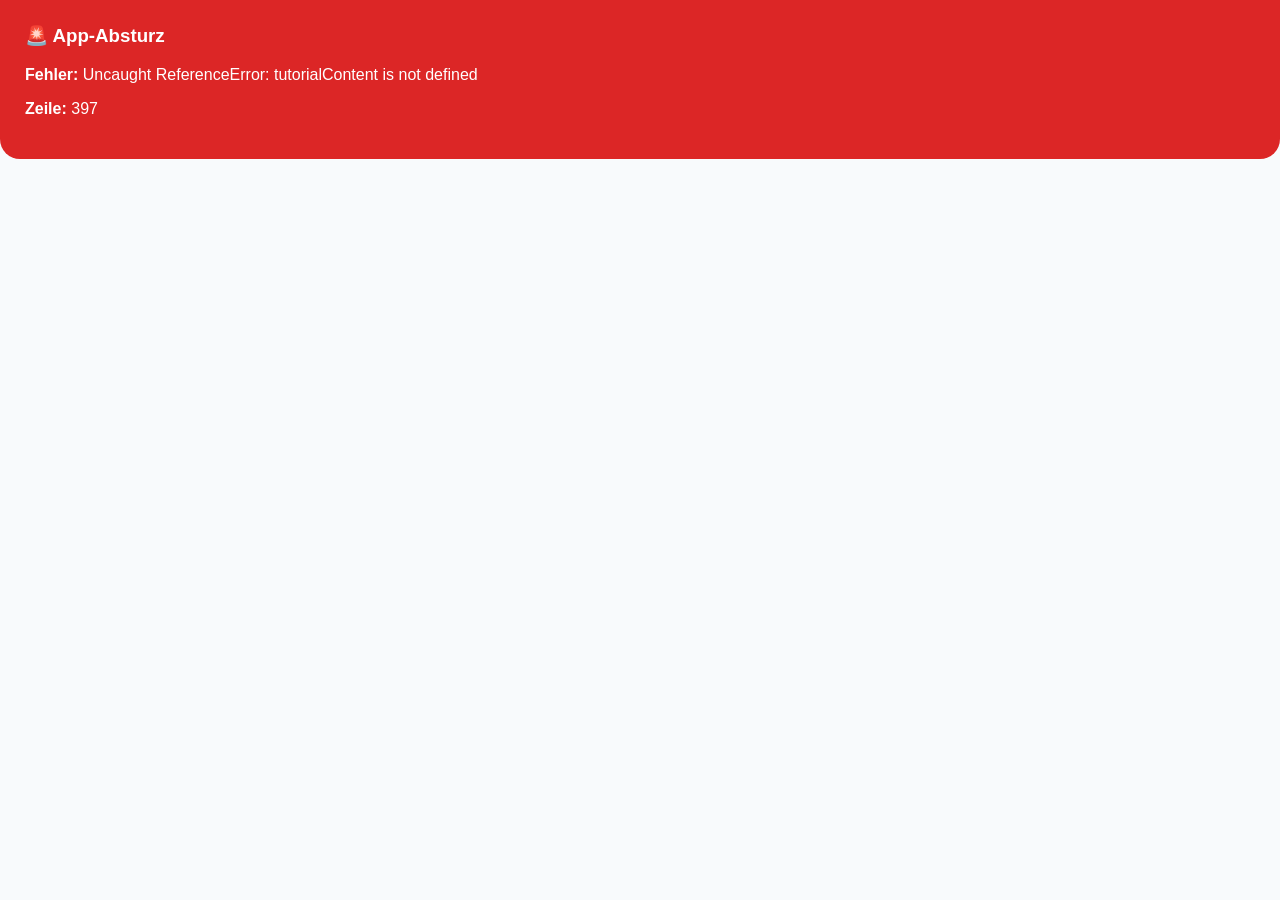
==== commit 37c8ac1a: "Update index.html" ====
--- a/index.html
+++ b/index.html
@@ -1,10 +1,24 @@
 <!DOCTYPE html>
 <html lang="de">
 <head>
+    <head>
+    <script>
+    window.onerror = function(message, source, lineno, colno, error) {
+        document.body.innerHTML = '<div style="background:#dc2626; color:white; padding:25px; position:fixed; top:0; left:0; right:0; z-index:9999; font-family:sans-serif; border-radius: 0 0 20px 20px;">' + 
+        '<h3 style="margin-top:0;">🚨 App-Absturz</h3>' + 
+        '<p><b>Fehler:</b> ' + message + '</p>' +
+        '<p><b>Zeile:</b> ' + lineno + '</p>' +
+        '</div>' + document.body.innerHTML;
+        return false;
+    };
+    </script>
+    <meta charset="UTF-8">
+    <meta name="viewport" content="width=device-width, initial-scale=1.0">
+
     <meta charset="UTF-8">
     <meta name="viewport" content="width=device-width, initial-scale=1.0">
     <title>Baby-Steps</title>
-    <link rel="stylesheet" href="style.css?v=26">
+    <link rel="stylesheet" href="style.css?v=99">
 </head>
 <body>
 
--- a/style.css
+++ b/style.css
@@ -258,19 +258,23 @@
 }
 
 /* ========================================== */
-/* DESIGN: TOP BAR TRANSPARENT & ZENTRIERT    */
+/* DESIGN: TOP BAR & ÜBERSCHRIFTEN TRANSPARENT*/
 /* ========================================== */
 .top-bar {
     justify-content: center !important;
-    background: transparent !important;
-    box-shadow: none !important;
-    backdrop-filter: none !important;
-    border-radius: 0 !important;
+    background: rgba(255, 255, 255, 0.08) !important; /* Exakt 90% transparent wie die Widgets */
+    backdrop-filter: blur(2px) !important;
+    -webkit-backdrop-filter: blur(2px) !important;
+    border: 1px solid rgba(255, 255, 255, 0.15) !important;
+    box-shadow: 0 4px 15px rgba(0,0,0,0.05) !important;
+    border-radius: 28px !important;
     position: relative;
-    padding-top: 15px !important;
+    padding: 14px 16px !important;
+    margin-bottom: 20px !important;
 }
 .top-title {
     font-size: 1.5rem !important;
+    text-shadow: 0 1px 3px rgba(255,255,255,0.8) !important; /* Leichter Schatten für Lesbarkeit */
 }
 .top-bar-right {
     position: absolute;
@@ -278,6 +282,44 @@
     display: flex;
     align-items: center;
 }
+
+/* Hintergrund für die "Guten Morgen" Begrüßung */
+.welcome-header {
+    background: rgba(255, 255, 255, 0.08) !important;
+    backdrop-filter: blur(2px) !important;
+    -webkit-backdrop-filter: blur(2px) !important;
+    border: 1px solid rgba(255, 255, 255, 0.15) !important;
+    padding: 8px 18px !important;
+    border-radius: 28px !important;
+    display: inline-block !important;
+    box-shadow: 0 4px 15px rgba(0,0,0,0.05) !important;
+    text-shadow: 0 1px 3px rgba(255,255,255,0.8) !important; 
+    margin-bottom: 12px !important;
+}
+
+/* Passt auch das Testversions-Banner exakt an die Kacheln an */
+#trialBannerContainer > div {
+    background: rgba(255, 255, 255, 0.08) !important;
+    backdrop-filter: blur(2px) !important;
+    -webkit-backdrop-filter: blur(2px) !important;
+    border: 1px solid rgba(255, 255, 255, 0.15) !important;
+    border-radius: 28px !important;
+    box-shadow: 0 4px 15px rgba(0,0,0,0.05) !important;
+    text-shadow: 0 1px 3px rgba(255,255,255,0.8) !important;
+}
+
+
+/* Hintergrund für die "Guten Morgen" Begrüßung */
+.welcome-header {
+    background: rgba(255, 255, 255, 0.92) !important;
+    padding: 8px 18px !important;
+    border-radius: 20px !important;
+    display: inline-block !important;
+    box-shadow: 0 4px 15px rgba(0,0,0,0.08) !important;
+    text-shadow: none !important; /* Schatten wird nicht mehr gebraucht */
+    margin-bottom: 12px !important;
+}
+
 /* ========================================== */
 /* FIX: KALENDER & ZYKLUS-SLIDER LAYOUT       */
 /* ========================================== */
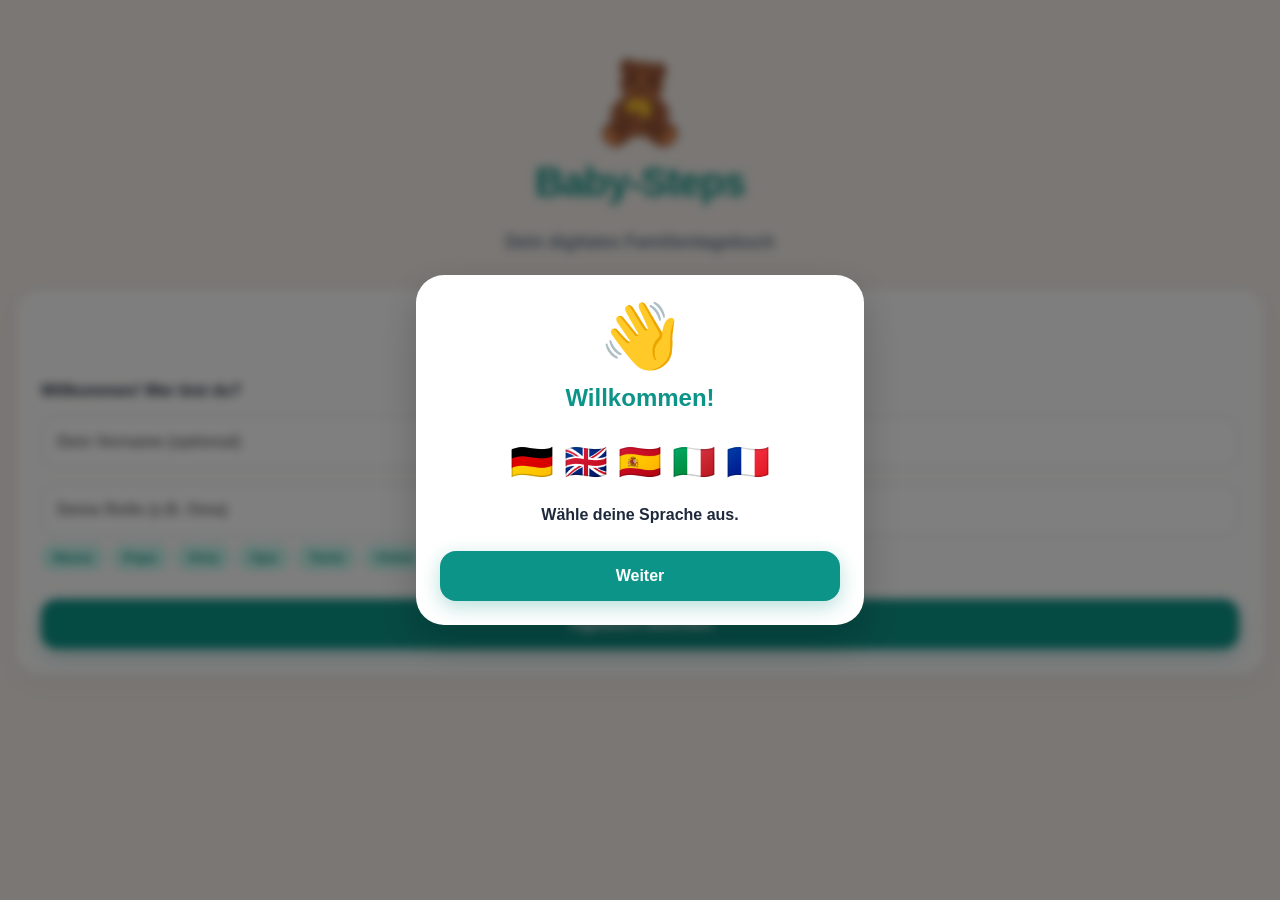
==== commit 3459351e: "Add files via upload" ====
--- a/index.html
+++ b/index.html
@@ -1,24 +1,10 @@
 <!DOCTYPE html>
 <html lang="de">
 <head>
-    <head>
-    <script>
-    window.onerror = function(message, source, lineno, colno, error) {
-        document.body.innerHTML = '<div style="background:#dc2626; color:white; padding:25px; position:fixed; top:0; left:0; right:0; z-index:9999; font-family:sans-serif; border-radius: 0 0 20px 20px;">' + 
-        '<h3 style="margin-top:0;">🚨 App-Absturz</h3>' + 
-        '<p><b>Fehler:</b> ' + message + '</p>' +
-        '<p><b>Zeile:</b> ' + lineno + '</p>' +
-        '</div>' + document.body.innerHTML;
-        return false;
-    };
-    </script>
-    <meta charset="UTF-8">
-    <meta name="viewport" content="width=device-width, initial-scale=1.0">
-
     <meta charset="UTF-8">
     <meta name="viewport" content="width=device-width, initial-scale=1.0">
     <title>Baby-Steps</title>
-    <link rel="stylesheet" href="style.css?v=99">
+    <link rel="stylesheet" href="style.css?v=26">
 </head>
 <body>
 
@@ -519,7 +505,7 @@
         <p id="tutText" style="font-size: 1rem; color: var(--text-main); font-weight: 600; line-height: 1.5; margin-bottom: 24px; min-height: 80px;"></p>
         <div style="display: flex; gap: 12px;">
             <button onclick="nextTutorialStep()" class="btn" id="tutNextBtn" style="flex: 1;">Weiter</button>
-            <button onclick="closeTutorialModal()" class="btn btn-secondary" style="flex: 1;" data-i18n="btn_close">Schließen</button>
+          
         </div>
     </div></div>
 
--- a/style.css
+++ b/style.css
@@ -349,3 +349,64 @@
 .dot-period { background: var(--period-color); }
 .dot-fertile { background: #8b5cf6; }
 .dot-normal { background: #cbd5e1; }
+/* ========================================== */
+/* NEUES CLEAN-DESIGN (IOS-STYLE KARTEN)      */
+/* ========================================== */
+
+/* 1. Genereller App-Hintergrund (Warmes Beige) */
+body, .bg-home, .bg-food, .bg-sleep, .bg-growth, .bg-pregnancy, .bg-shopping, .bg-games {
+    background: #F4EFEA !important; 
+}
+
+/* Neuer Style für die Line-Art-Icons */
+.widget-icon svg {
+    color: #8C7B6D; /* Edler, warmer Farbton für die Strichzeichnungen */
+    margin-bottom: 8px;
+}
+.widget-title {
+    color: #4A4036 !important; /* Etwas weichere Schriftfarbe passend zum Beige */
+    font-weight: 700 !important;
+}
+
+
+/* 2. Dynamischen Bild-Hintergrund unsichtbar machen */
+#dynamicAppBackground {
+    display: none !important;
+}
+
+/* 3. Kacheln (Widgets) im soliden Karten-Look */
+.widget { 
+    background: #FFFFFF !important; 
+    backdrop-filter: none !important; 
+    -webkit-backdrop-filter: none !important;
+    border-radius: 24px !important; 
+    padding: 16px; 
+    box-shadow: 0 8px 24px rgba(0,0,0,0.06) !important; /* Weicher, eleganter Schatten */
+    display: flex; 
+    flex-direction: column; 
+    justify-content: center; 
+    align-items: center; 
+    text-align: center;
+    border: none !important; 
+    cursor: pointer; 
+    transition: transform 0.2s, box-shadow 0.2s; 
+    aspect-ratio: 1; 
+}
+.widget:active {
+    transform: scale(0.96);
+    box-shadow: 0 4px 12px rgba(0,0,0,0.04) !important;
+}
+
+/* 4. Top-Bar, Begrüßung und Banner anpassen */
+.top-bar, .welcome-header, #trialBannerContainer > div {
+    background: #FFFFFF !important;
+    backdrop-filter: none !important;
+    -webkit-backdrop-filter: none !important;
+    border: none !important;
+    box-shadow: 0 8px 24px rgba(0,0,0,0.06) !important;
+}
+
+.top-title, .welcome-header {
+    color: var(--text-main) !important;
+    text-shadow: none !important;
+}
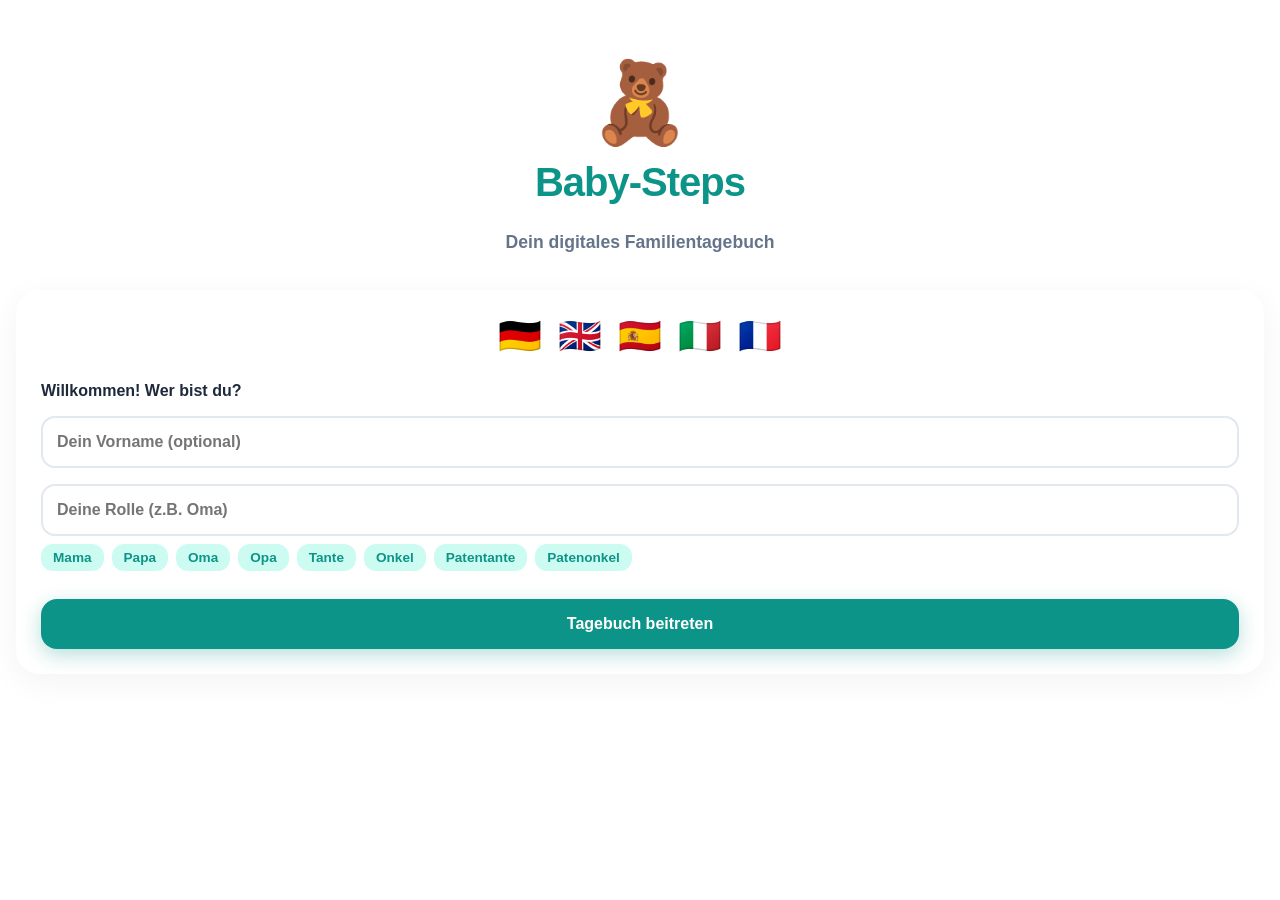
==== commit 7350e407: "Add files via upload" ====
--- a/index.html
+++ b/index.html
@@ -484,14 +484,27 @@
 
     <!-- STATS & GAMES -->
     <div id="statsScreen" class="screen fade-in"><h2 data-i18n="menu_stats">Statistik 📊</h2><div class="card"><div id="statsContent" style="display: flex; flex-direction: column; gap: 12px;"></div></div></div>
-    <div id="gamesScreen" class="screen fade-in">
-        <h2 data-i18n="menu_games">Spielecke 🎲</h2>
-        <div class="card">
-            <h3 style="margin-top:0; font-size:1.2rem; color:var(--primary);" data-i18n="title_memory">Foto-Memory</h3>
-            <div id="memoryPreGame"></div>
-            <div id="memoryGameArea" style="display:none;"><div style="display:flex; justify-content:space-between; align-items:center; margin-bottom:16px;"><span id="memoryScore" style="font-size:1rem; font-weight:800; color:var(--text-main);"></span><button onclick="initMemoryScreen()" style="background:#f1f5f9; border:none; padding:8px 16px; border-radius:12px; font-weight:800; font-size:0.9rem; cursor:pointer;" data-i18n="btn_new_game">Neues Spiel</button></div><div class="memory-grid" id="memoryGrid"></div></div>
-        </div>
-    </div>
+   <div id="gamesScreen" class="screen fade-in" style="display:none; padding-bottom: 100px;">
+    <h2 style="color: var(--text-main); margin-bottom: 16px;" data-i18n="menu_games">Spielecke</h2>
+    
+    <div class="card" style="background:#FFFFFF; border-radius: 24px; padding: 20px; box-shadow: 0 8px 24px rgba(0,0,0,0.06);">
+        <h3 style="margin-top:0; color:var(--text-main);">Foto-Memory</h3>
+        
+        <p style="font-size:0.95rem; color:var(--text-muted); line-height:1.5; margin-bottom:20px;">
+            Finde die passenden Bildpaare aus deinem digitalen Familientagebuch!<br><br>
+            <b>💡 Hinweis für Anwender:</b> Um das Spiel starten zu können, werden mindestens <b>6 Fotos</b> in deinen Tagebucheinträgen benötigt.
+        </p>
+        
+      <div style="display:flex; justify-content:space-between; align-items:center; margin-bottom:16px;">
+    <div style="display:flex; flex-direction:column; gap:4px;">
+        <span id="memoryScore" style="font-size:1.1rem; font-weight:800; color:var(--text-main);">0 / 6 Paare</span>
+        <span id="memoryAttempts" style="font-size:0.85rem; font-weight:600; color:var(--text-muted);">Versuche: 0 | Bestleistung: -</span>
+    </div>
+    <button onclick="initMemoryScreen()" class="btn" style="padding:10px 20px; border-radius:20px; font-weight:800; background: var(--primary); color: white; border: none; cursor: pointer;">Neues Spiel</button>
+</div>
+<div class="memory-grid" id="memoryGrid"></div>
+</div>
+
 
     <!-- MODALS (Paywall, Posts, Tutorial, etc) -->
     
--- a/style.css
+++ b/style.css
@@ -350,63 +350,49 @@
 .dot-fertile { background: #8b5cf6; }
 .dot-normal { background: #cbd5e1; }
 /* ========================================== */
-/* NEUES CLEAN-DESIGN (IOS-STYLE KARTEN)      */
-/* ========================================== */
-
-/* 1. Genereller App-Hintergrund (Warmes Beige) */
+/* NEUES DESIGN: MARMOR-HINTERGRUND & GLAS    */
+/* ========================================== */
+
+/* 1. App-Hintergrund mit dem neuen Bild */
 body, .bg-home, .bg-food, .bg-sleep, .bg-growth, .bg-pregnancy, .bg-shopping, .bg-games {
-    background: #F4EFEA !important; 
-}
-
-/* Neuer Style für die Line-Art-Icons */
-.widget-icon svg {
-    color: #8C7B6D; /* Edler, warmer Farbton für die Strichzeichnungen */
-    margin-bottom: 8px;
-}
-.widget-title {
-    color: #4A4036 !important; /* Etwas weichere Schriftfarbe passend zum Beige */
-    font-weight: 700 !important;
-}
-
-
-/* 2. Dynamischen Bild-Hintergrund unsichtbar machen */
+    /* WICHTIG: Falls du das Bild anders genannt hast, tausche 'bg.jpg' hier aus! */
+    background: url('bg.jpg') center center / cover fixed no-repeat !important;
+}
+
+/* 2. Dynamischen Kinder-Bild-Hintergrund unsichtbar lassen */
 #dynamicAppBackground {
     display: none !important;
 }
 
-/* 3. Kacheln (Widgets) im soliden Karten-Look */
-.widget { 
-    background: #FFFFFF !important; 
-    backdrop-filter: none !important; 
-    -webkit-backdrop-filter: none !important;
-    border-radius: 24px !important; 
-    padding: 16px; 
-    box-shadow: 0 8px 24px rgba(0,0,0,0.06) !important; /* Weicher, eleganter Schatten */
-    display: flex; 
-    flex-direction: column; 
-    justify-content: center; 
-    align-items: center; 
-    text-align: center;
-    border: none !important; 
-    cursor: pointer; 
-    transition: transform 0.2s, box-shadow 0.2s; 
-    aspect-ratio: 1; 
-}
+/* 3. Kacheln (Widgets) und Karten (75% Transparenz + Glas-Effekt) */
+.widget, .card, .top-bar, .welcome-header, #trialBannerContainer > div {
+    background: rgba(255, 255, 255, 0.05) !important;
+    backdrop-filter: blur(12px) !important;
+    -webkit-backdrop-filter: blur(12px) !important;
+    border: 1px solid rgba(255, 255, 255, 0.3) !important;
+    box-shadow: 0 8px 32px rgba(0,0,0,0.05) !important;
+}
+
+/* 4. Sanfter Effekt beim Antippen */
 .widget:active {
     transform: scale(0.96);
-    box-shadow: 0 4px 12px rgba(0,0,0,0.04) !important;
-}
-
-/* 4. Top-Bar, Begrüßung und Banner anpassen */
-.top-bar, .welcome-header, #trialBannerContainer > div {
-    background: #FFFFFF !important;
-    backdrop-filter: none !important;
-    -webkit-backdrop-filter: none !important;
-    border: none !important;
-    box-shadow: 0 8px 24px rgba(0,0,0,0.06) !important;
-}
-
-.top-title, .welcome-header {
-    color: var(--text-main) !important;
-    text-shadow: none !important;
-}
+    background: rgba(255, 255, 255, 0.85) !important;
+}
+
+/* 5. Schriftfarben an den warmen Ton anpassen */
+.widget-title, .top-title, h2, h3, .card {
+    color: #4A4036 !important;
+}
+.widget-icon svg {
+    color: #8C7B6D !important;
+}
+
+/* ========================================== */
+/* MEMORY SPIEL DESIGN                        */
+/* ========================================== */
+.memory-grid {
+    display: grid;
+    grid-template-columns: repeat(3, 1fr); /* 3 Spalten nebeneinander */
+    gap: 12px;
+    margin-top: 16px;
+}
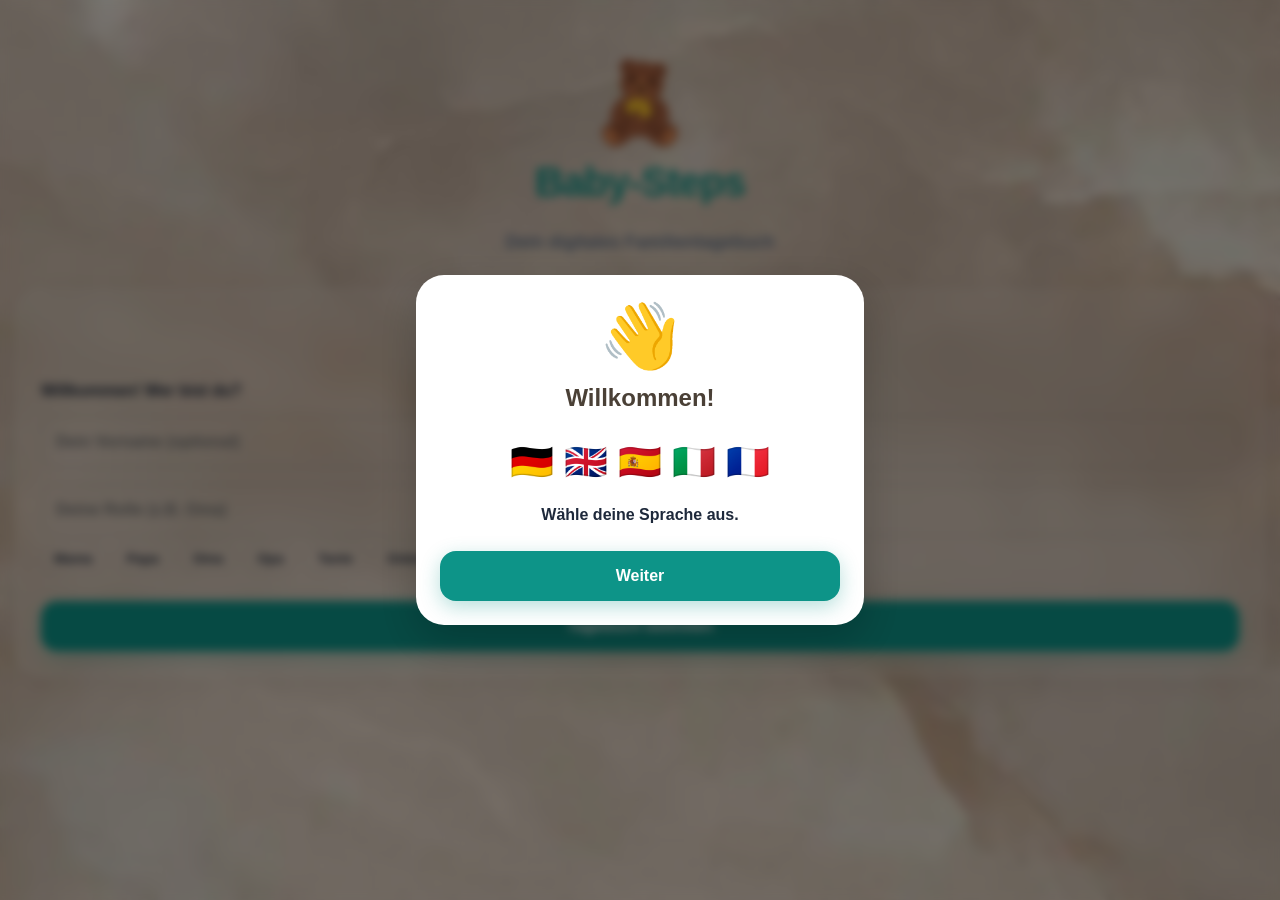
==== commit 73fca5c0: "Add files via upload" ====
--- a/index.html
+++ b/index.html
@@ -8,20 +8,18 @@
 </head>
 <body>
 
-        <!-- TOP NAVIGATION BAR -->
+    <!-- TOP NAVIGATION BAR -->
     <div class="top-bar" id="appTopBar" style="display: none;">
         <div class="top-title" onclick="switchNav('mainAppScreen'); closeProfileSubpage();" style="cursor: pointer;">Baby-Steps 🐻</div>
         <div class="top-bar-right">
-            <button class="top-btn" id="currentLangFlag" onclick="document.getElementById('quickLangModal').style.display='flex'">🇩🇪</button>
-        </div>
-    </div>
-
+            <button class="top-btn" onclick="toggleLanguage()">🇩🇪</button>
+        </div>
+    </div>
 
     <!-- NEU: DYNAMISCHER HINTERGRUND (Profilbilder der Kinder) -->
     <div id="dynamicAppBackground"></div>
 
     <!-- 0. LOGIN / STARTBILDSCHIRM -->
-
     <div id="loginScreen" class="screen fade-in" style="padding-top: 20px;">
         <div style="text-align:center; padding-top:20px; padding-bottom: 20px;">
             <div style="font-size:5rem; margin-bottom:10px;">🧸</div>
@@ -77,7 +75,6 @@
                 <button id="calendarToggleBtn" onclick="toggleCalendar()" style="background: none; border: none; color: var(--text-muted); cursor: pointer; font-size: 0.9rem; font-weight: 800;" data-i18n="btn_collapse">📅 Einklappen</button>
             </div>
             <div id="calendarContainer">
-              
                 <div class="calendar-grid" id="calendarGrid"></div>
             </div>
         </div>
@@ -484,30 +481,30 @@
 
     <!-- STATS & GAMES -->
     <div id="statsScreen" class="screen fade-in"><h2 data-i18n="menu_stats">Statistik 📊</h2><div class="card"><div id="statsContent" style="display: flex; flex-direction: column; gap: 12px;"></div></div></div>
-   <div id="gamesScreen" class="screen fade-in" style="display:none; padding-bottom: 100px;">
-    <h2 style="color: var(--text-main); margin-bottom: 16px;" data-i18n="menu_games">Spielecke</h2>
     
-    <div class="card" style="background:#FFFFFF; border-radius: 24px; padding: 20px; box-shadow: 0 8px 24px rgba(0,0,0,0.06);">
-        <h3 style="margin-top:0; color:var(--text-main);">Foto-Memory</h3>
-        
-        <p style="font-size:0.95rem; color:var(--text-muted); line-height:1.5; margin-bottom:20px;">
-            Finde die passenden Bildpaare aus deinem digitalen Familientagebuch!<br><br>
-            <b>💡 Hinweis für Anwender:</b> Um das Spiel starten zu können, werden mindestens <b>6 Fotos</b> in deinen Tagebucheinträgen benötigt.
-        </p>
-        
-      <div style="display:flex; justify-content:space-between; align-items:center; margin-bottom:16px;">
-    <div style="display:flex; flex-direction:column; gap:4px;">
-        <span id="memoryScore" style="font-size:1.1rem; font-weight:800; color:var(--text-main);">0 / 6 Paare</span>
-        <span id="memoryAttempts" style="font-size:0.85rem; font-weight:600; color:var(--text-muted);">Versuche: 0 | Bestleistung: -</span>
-    </div>
-    <button onclick="initMemoryScreen()" class="btn" style="padding:10px 20px; border-radius:20px; font-weight:800; background: var(--primary); color: white; border: none; cursor: pointer;">Neues Spiel</button>
-</div>
-<div class="memory-grid" id="memoryGrid"></div>
-</div>
+    <div id="gamesScreen" class="screen fade-in" style="display:none; padding-bottom: 100px;">
+        <h2 style="color: var(--text-main); margin-bottom: 16px;" data-i18n="menu_games">Spielecke</h2>
+        
+        <div class="card" style="background:#FFFFFF; border-radius: 24px; padding: 20px; box-shadow: 0 8px 24px rgba(0,0,0,0.06);">
+            <h3 style="margin-top:0; color:var(--text-main);">Foto-Memory</h3>
+            <p style="font-size:0.95rem; color:var(--text-muted); line-height:1.5; margin-bottom:20px;">
+                Finde die passenden Bildpaare aus deinem digitalen Familientagebuch!<br><br>
+                <b>💡 Hinweis für Anwender:</b> Um das Spiel starten zu können, werden mindestens <b>6 Fotos</b> in deinen Tagebucheinträgen benötigt.
+            </p>
+            
+            <div style="display:flex; justify-content:space-between; align-items:center; margin-bottom:16px;">
+                <div style="display:flex; flex-direction:column; gap:4px;">
+                    <span id="memoryScore" style="font-size:1.1rem; font-weight:800; color:var(--text-main);">0 / 6 Paare</span>
+                    <span id="memoryAttempts" style="font-size:0.85rem; font-weight:600; color:var(--text-muted);">Versuche: 0 | Bestleistung: -</span>
+                </div>
+                <button onclick="initMemoryScreen()" class="btn" style="padding:10px 20px; border-radius:20px; font-weight:800; background: var(--primary); color: white; border: none; cursor: pointer;">Neues Spiel</button>
+            </div>
+            <div class="memory-grid" id="memoryGrid"></div>
+        </div> 
+    </div> <!-- HIER WAR DER FEHLER: Dieses div hat gefehlt und die App abstürzen lassen! -->
 
 
     <!-- MODALS (Paywall, Posts, Tutorial, etc) -->
-    
     <div id="customConfirmModal" class="modal"><div class="modal-content" style="text-align:center;"><h3 id="confirmMsg" style="color:var(--text-main); margin-top:0;"></h3><div style="display:flex; gap:12px; margin-top:20px;"><button id="confirmYesBtn" class="btn" style="background:#dc2626; flex:1;">Ja, löschen</button><button onclick="document.getElementById('customConfirmModal').style.display='none'" class="btn btn-secondary" style="flex:1;">Abbrechen</button></div></div></div>
     
     <div id="imageModal" class="modal" onclick="this.style.display='none'"><div class="modal-content" style="padding:0; background:transparent; box-shadow:none; text-align:center;"><img id="imageModalSrc" src="" style="width:100%; border-radius:16px; max-height:80vh; object-fit:contain;"><button class="btn" style="margin-top:16px;">Schließen</button></div></div>
@@ -518,7 +515,6 @@
         <p id="tutText" style="font-size: 1rem; color: var(--text-main); font-weight: 600; line-height: 1.5; margin-bottom: 24px; min-height: 80px;"></p>
         <div style="display: flex; gap: 12px;">
             <button onclick="nextTutorialStep()" class="btn" id="tutNextBtn" style="flex: 1;">Weiter</button>
-          
         </div>
     </div></div>
 
--- a/style.css
+++ b/style.css
@@ -396,3 +396,113 @@
     gap: 12px;
     margin-top: 16px;
 }
+/* ========================================== */
+/* HINTERGRUND-WECHSEL (FIX)                  */
+/* ========================================== */
+
+/* Versteckt den alten Bugfix-Hintergrund, damit nichts blockiert */
+body::before { 
+    display: none !important; 
+}
+
+/* ========================================== */
+/* APP-HINTERGRUND (FESTER MARMOR)            */
+/* ========================================== */
+body {
+    background: transparent !important; 
+}
+body::before {
+    content: "";
+    position: fixed;
+    top: 0; left: 0; right: 0; bottom: 0;
+    background: url('bg.jpg.jpg') center center / cover no-repeat !important;
+    z-index: -5;
+}
+/* ========================================== */
+/* TRANSPARENTE BUTTONS & THEME-FARBE         */
+/* ========================================== */
+
+/* Zurück, + Kind und Bestätigen an das Design anpassen */
+.back-btn, 
+#addKidBtn, 
+#contactSubpage .subpage-header .btn {
+    background: transparent !important;
+    border: none !important;
+    box-shadow: none !important;
+    color: var(--text-main) !important; /* Gleiche Farbe wie die Überschriften */
+    font-weight: 800 !important;
+    padding: 0 !important;
+    margin: 0 !important;
+    cursor: pointer !important;
+}
+
+/* Verhindert den Umbruch beim Zurück-Button und passt die Schrift an */
+.back-btn {
+    white-space: nowrap !important;
+    font-size: 1rem !important; 
+    font-weight: 700 !important; 
+}
+
+
+/* Größe für den + Kind Button anpassen */
+#addKidBtn {
+    font-size: 1.1rem !important;
+}
+
+/* ========================================== */
+/* TRANSPARENTE EINGABEFELDER & CHIPS         */
+/* ========================================== */
+
+/* Alle Eingabefelder und inaktiven Chips transparent machen */
+.input-field,
+.role-chip:not(.active) {
+    background: transparent !important;
+    color: var(--text-main) !important;
+    border: 1px solid rgba(0, 0, 0, 0.15) !important; /* Zarte Umrandung zur Sichtbarkeit */
+}
+
+/* Ausnahme für das Kontakt-Formular (bleibt wie bisher) */
+#contactSubpage .input-field {
+    background: #ffffff !important;
+    border: none !important;
+    color: var(--text-main) !important;
+}
+/* ========================================== */
+/* KOPFZEILE & ZURÜCK-BUTTON PERFEKT VERZAHNT */
+/* ========================================== */
+
+/* Hält Button und Text perfekt auf einer vertikalen Linie */
+.subpage-header {
+    display: flex !important;
+    align-items: center !important; 
+    justify-content: flex-start !important;
+    gap: 12px !important;
+    margin-bottom: 24px !important;
+}
+
+/* Zwingt die Überschrift in dieselbe Farbe und entfernt störende Abstände */
+.subpage-title {
+    margin: 0 !important;
+    padding: 0 !important;
+    text-align: left !important;
+    line-height: 1.2 !important;
+    color: var(--text-main) !important; /* Exakt dieselbe Farbe wie der Button */
+    flex: 1 !important; /* Nimmt den restlichen Platz sauber ein */
+}
+
+/* Der Button selbst */
+.back-btn {
+    background: transparent !important;
+    border: none !important;
+    box-shadow: none !important;
+    color: var(--text-main) !important; 
+    font-size: 1.1rem !important; 
+    font-weight: 800 !important;
+    padding: 0 !important;
+    margin: 0 !important;
+    white-space: nowrap !important; /* Verhindert das Umbrechen des < Zeichens */
+    cursor: pointer !important;
+}
+
+
+
